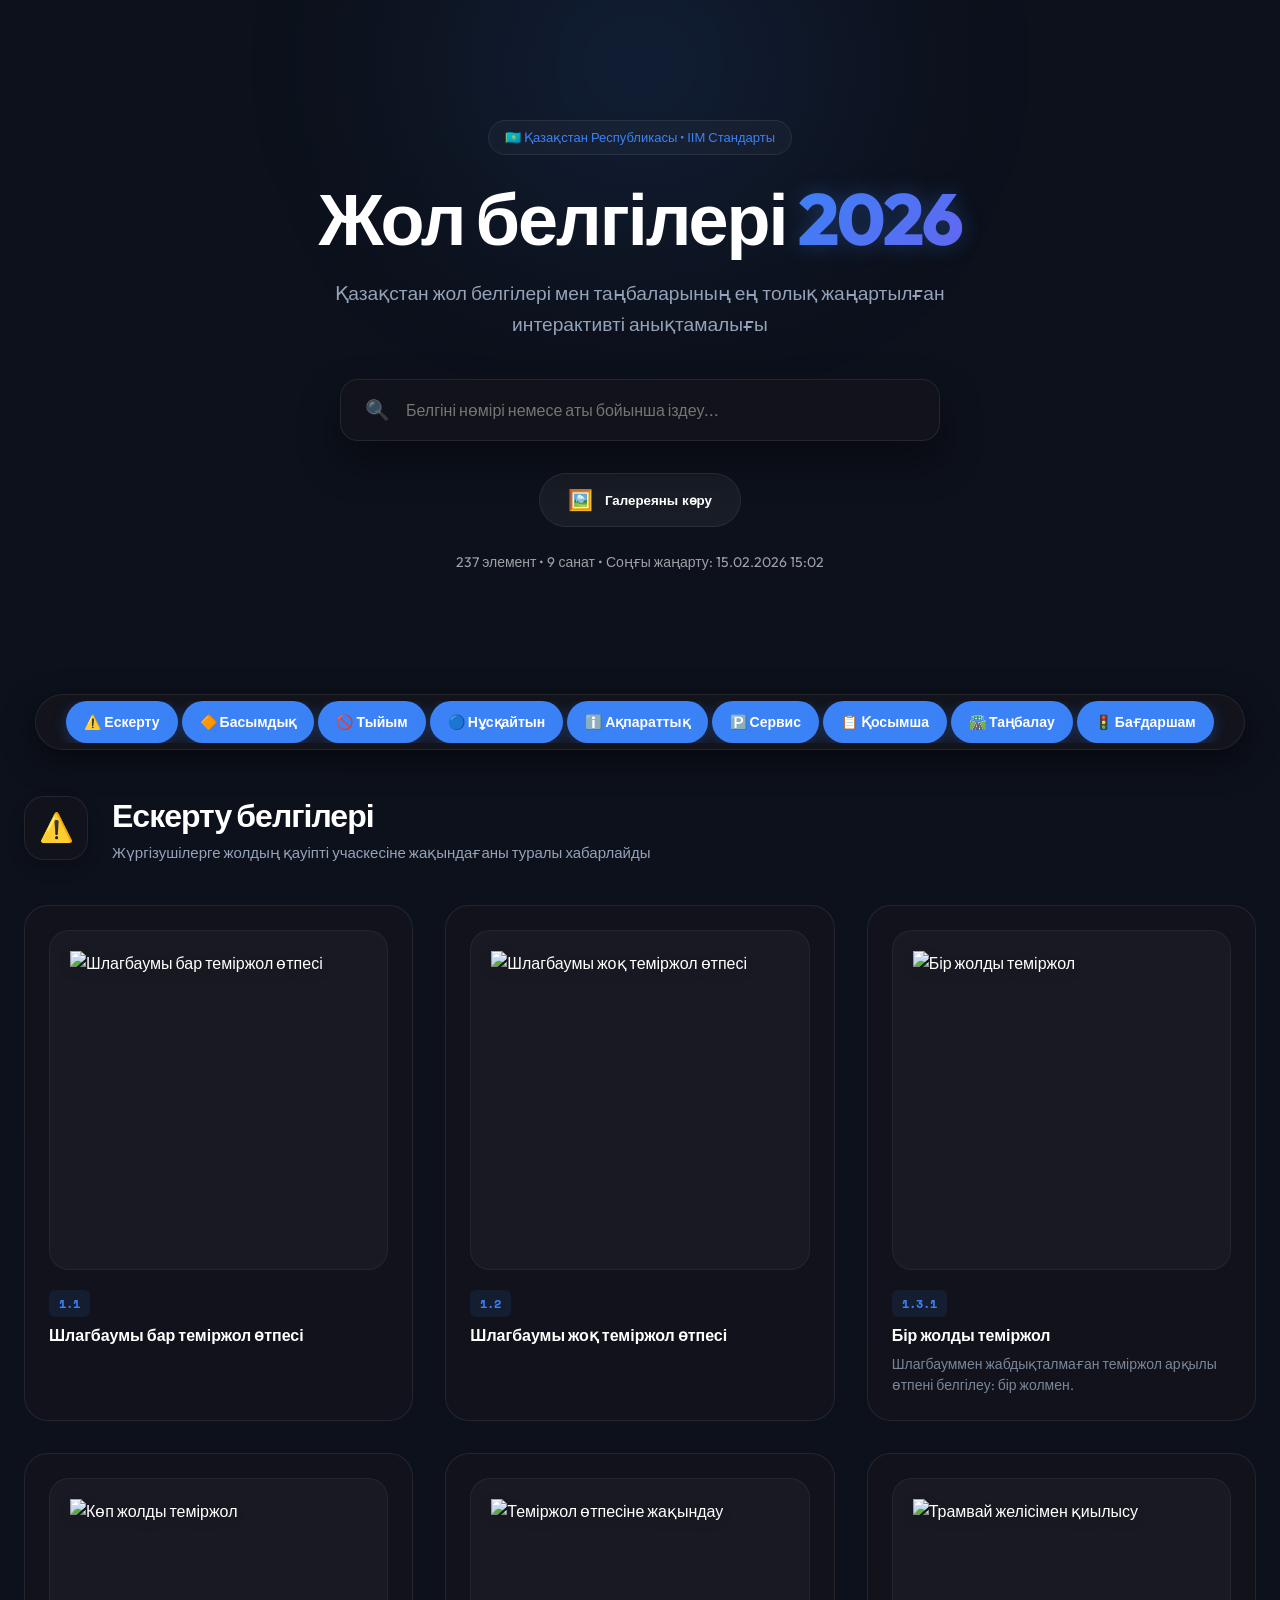
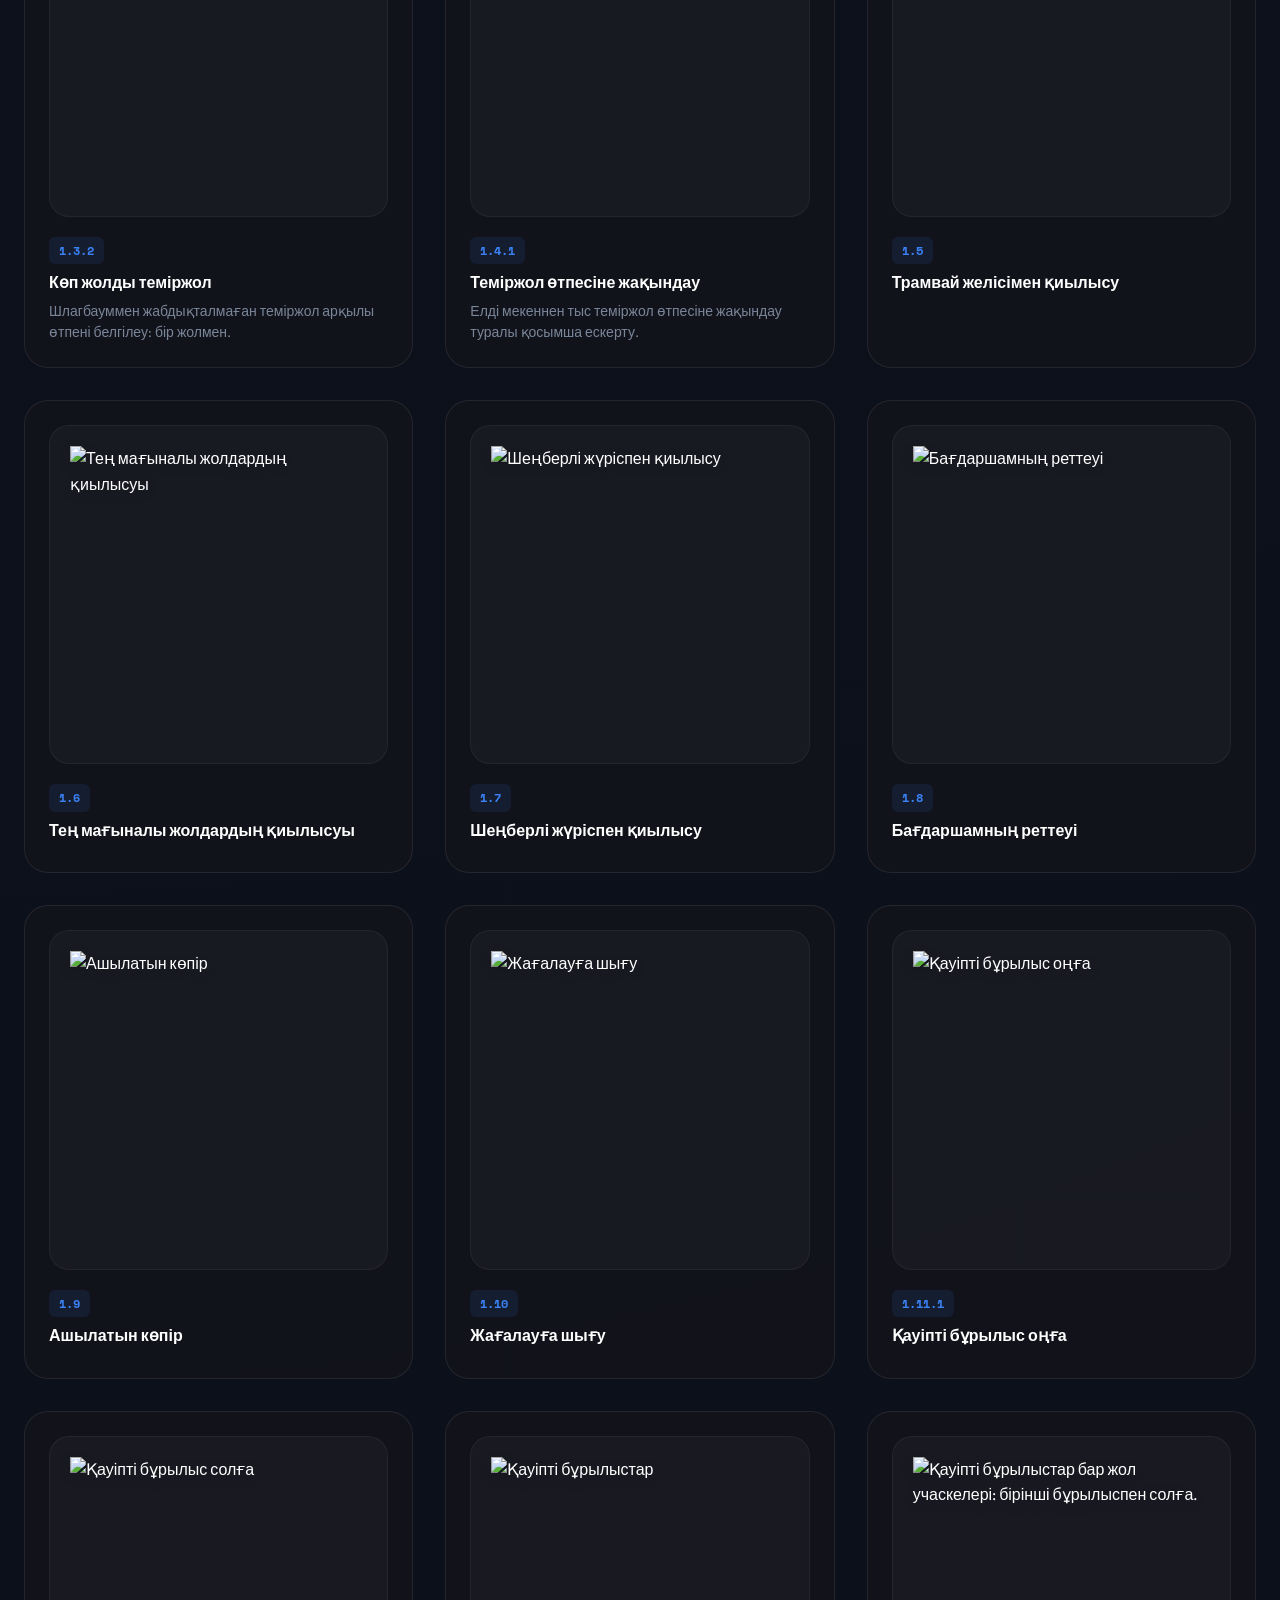
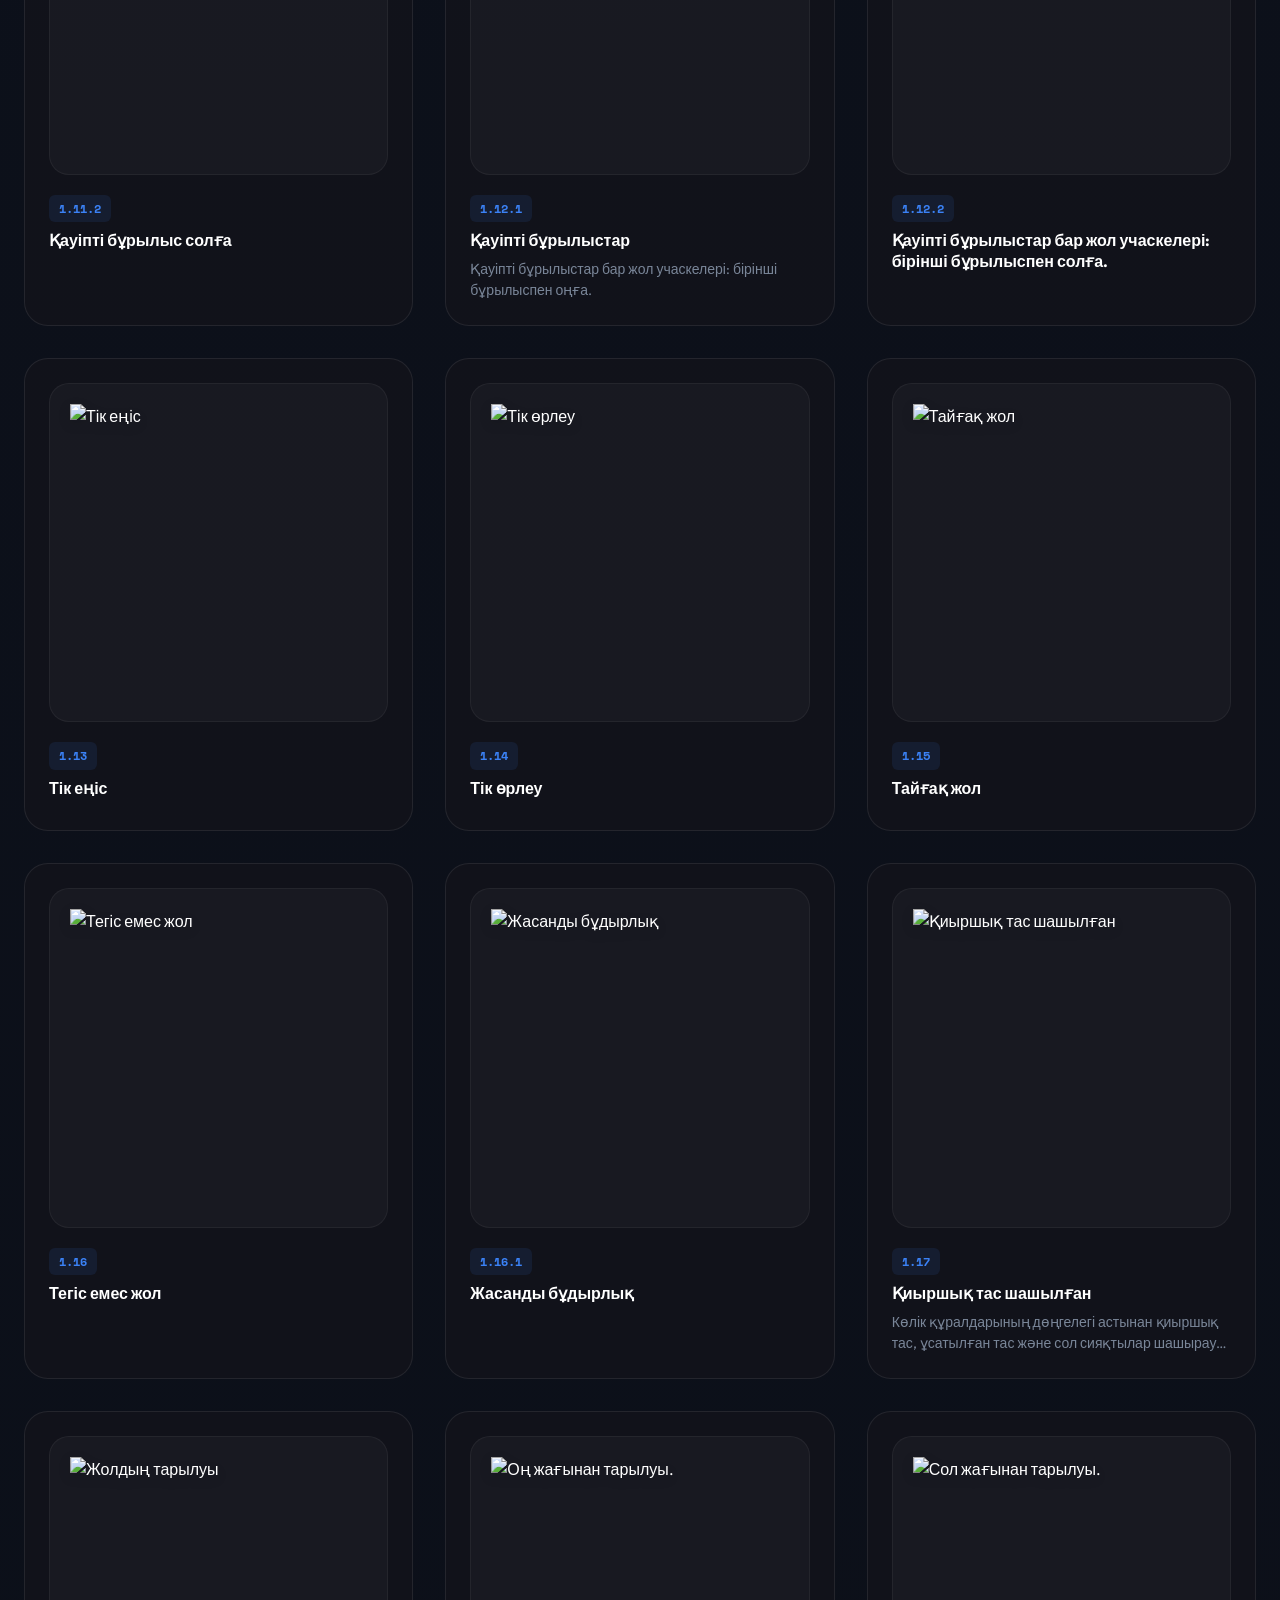
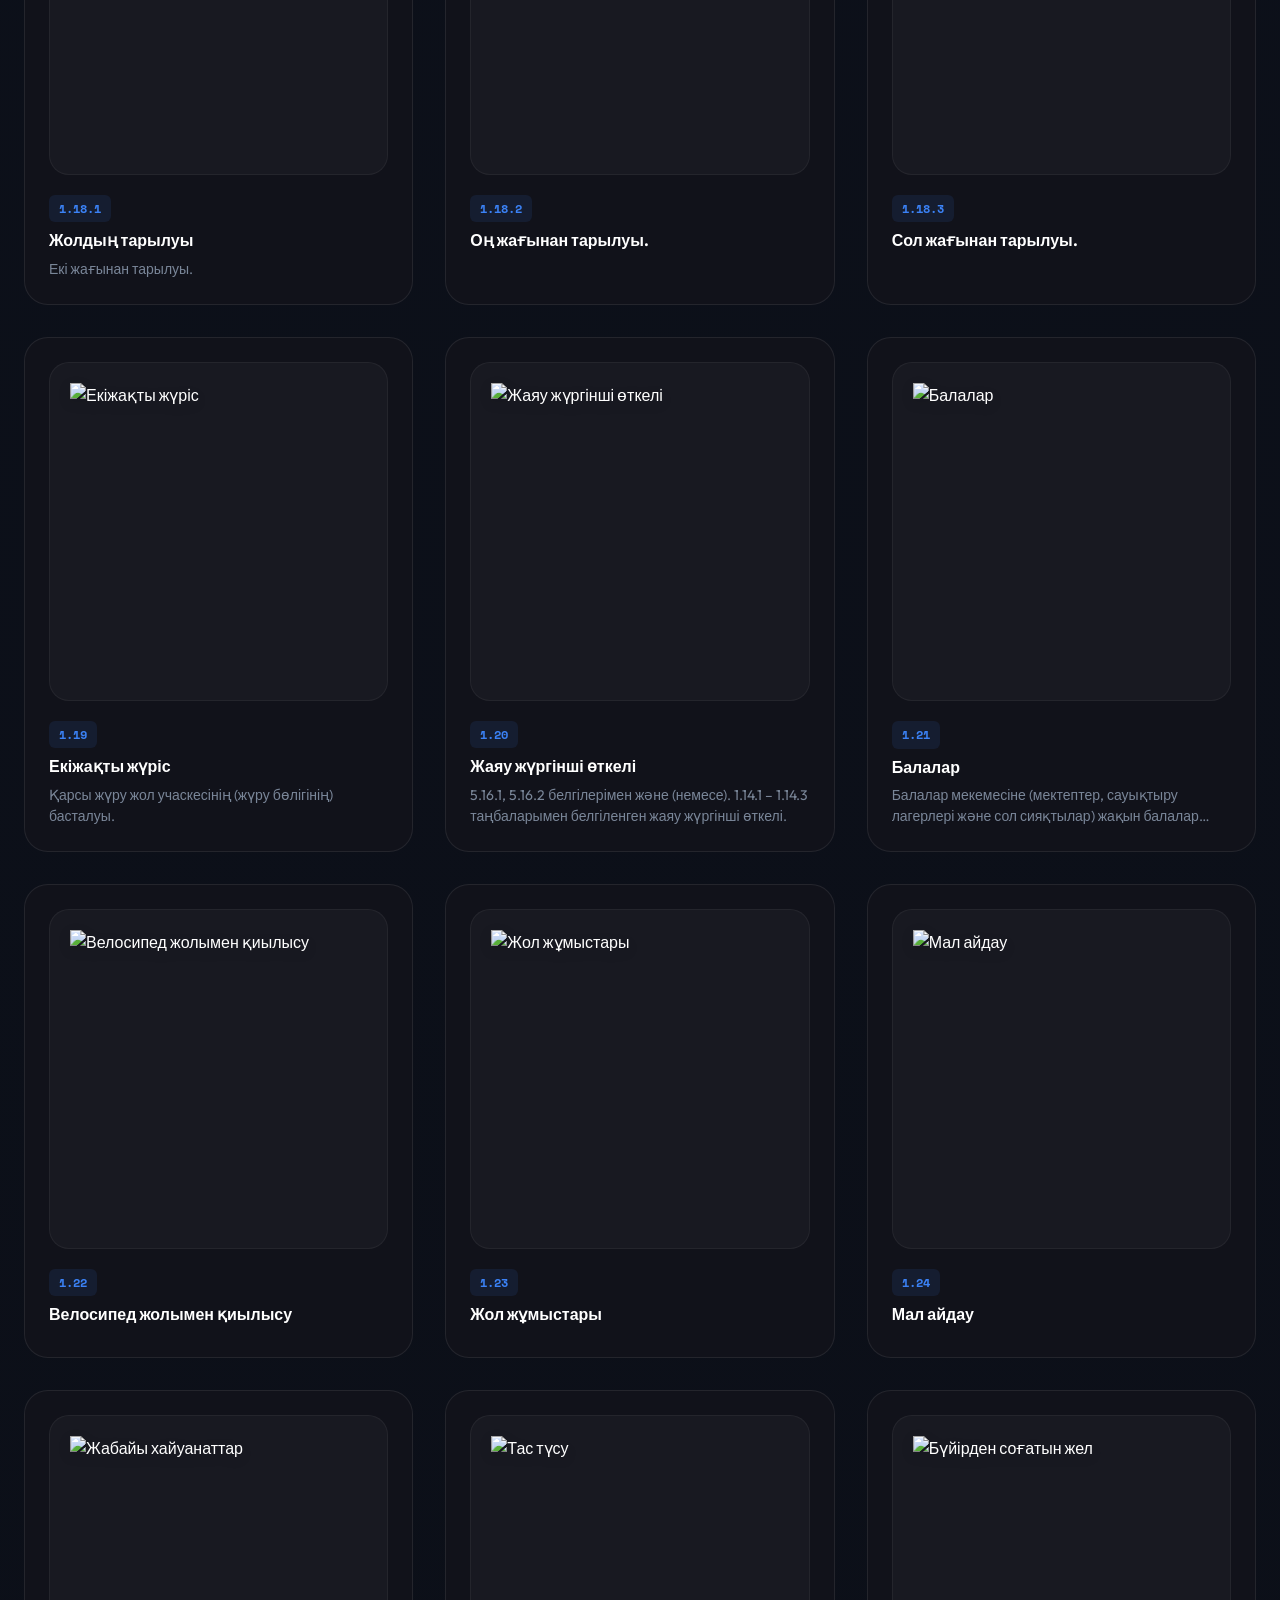
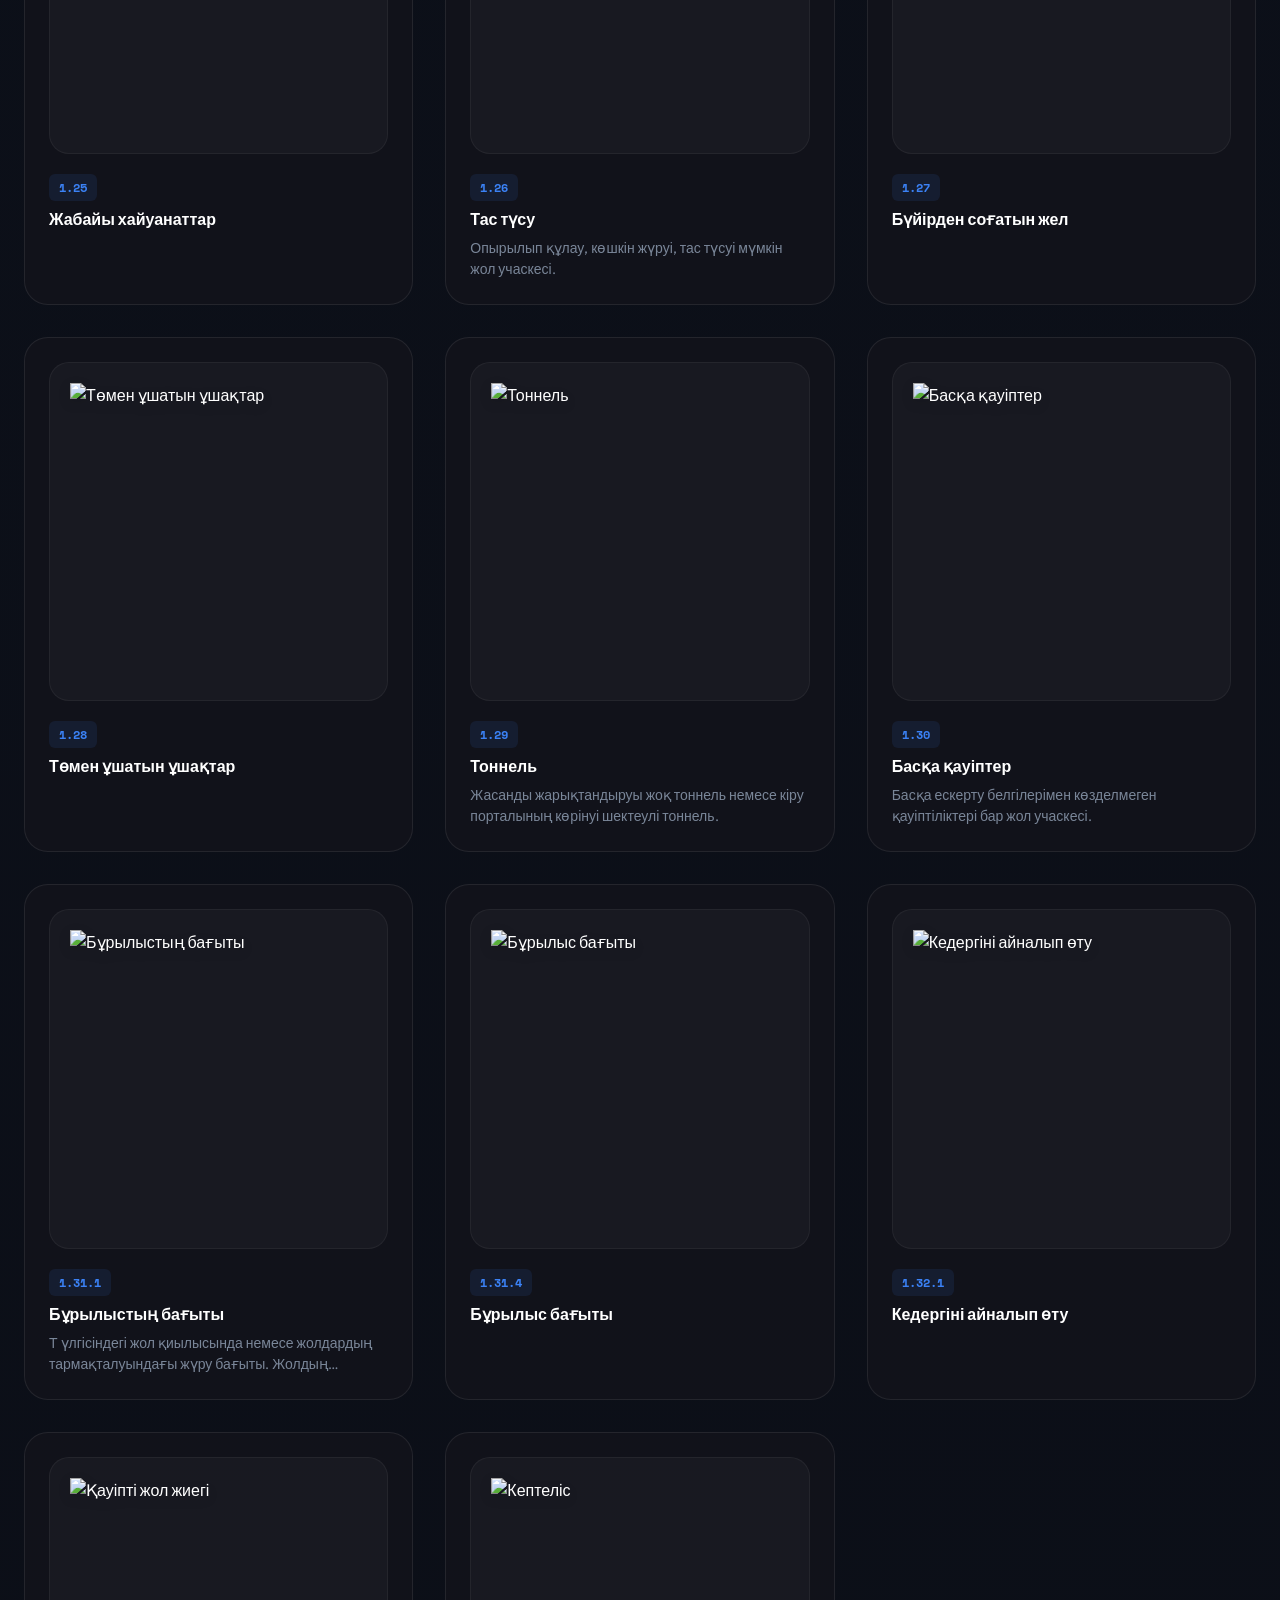
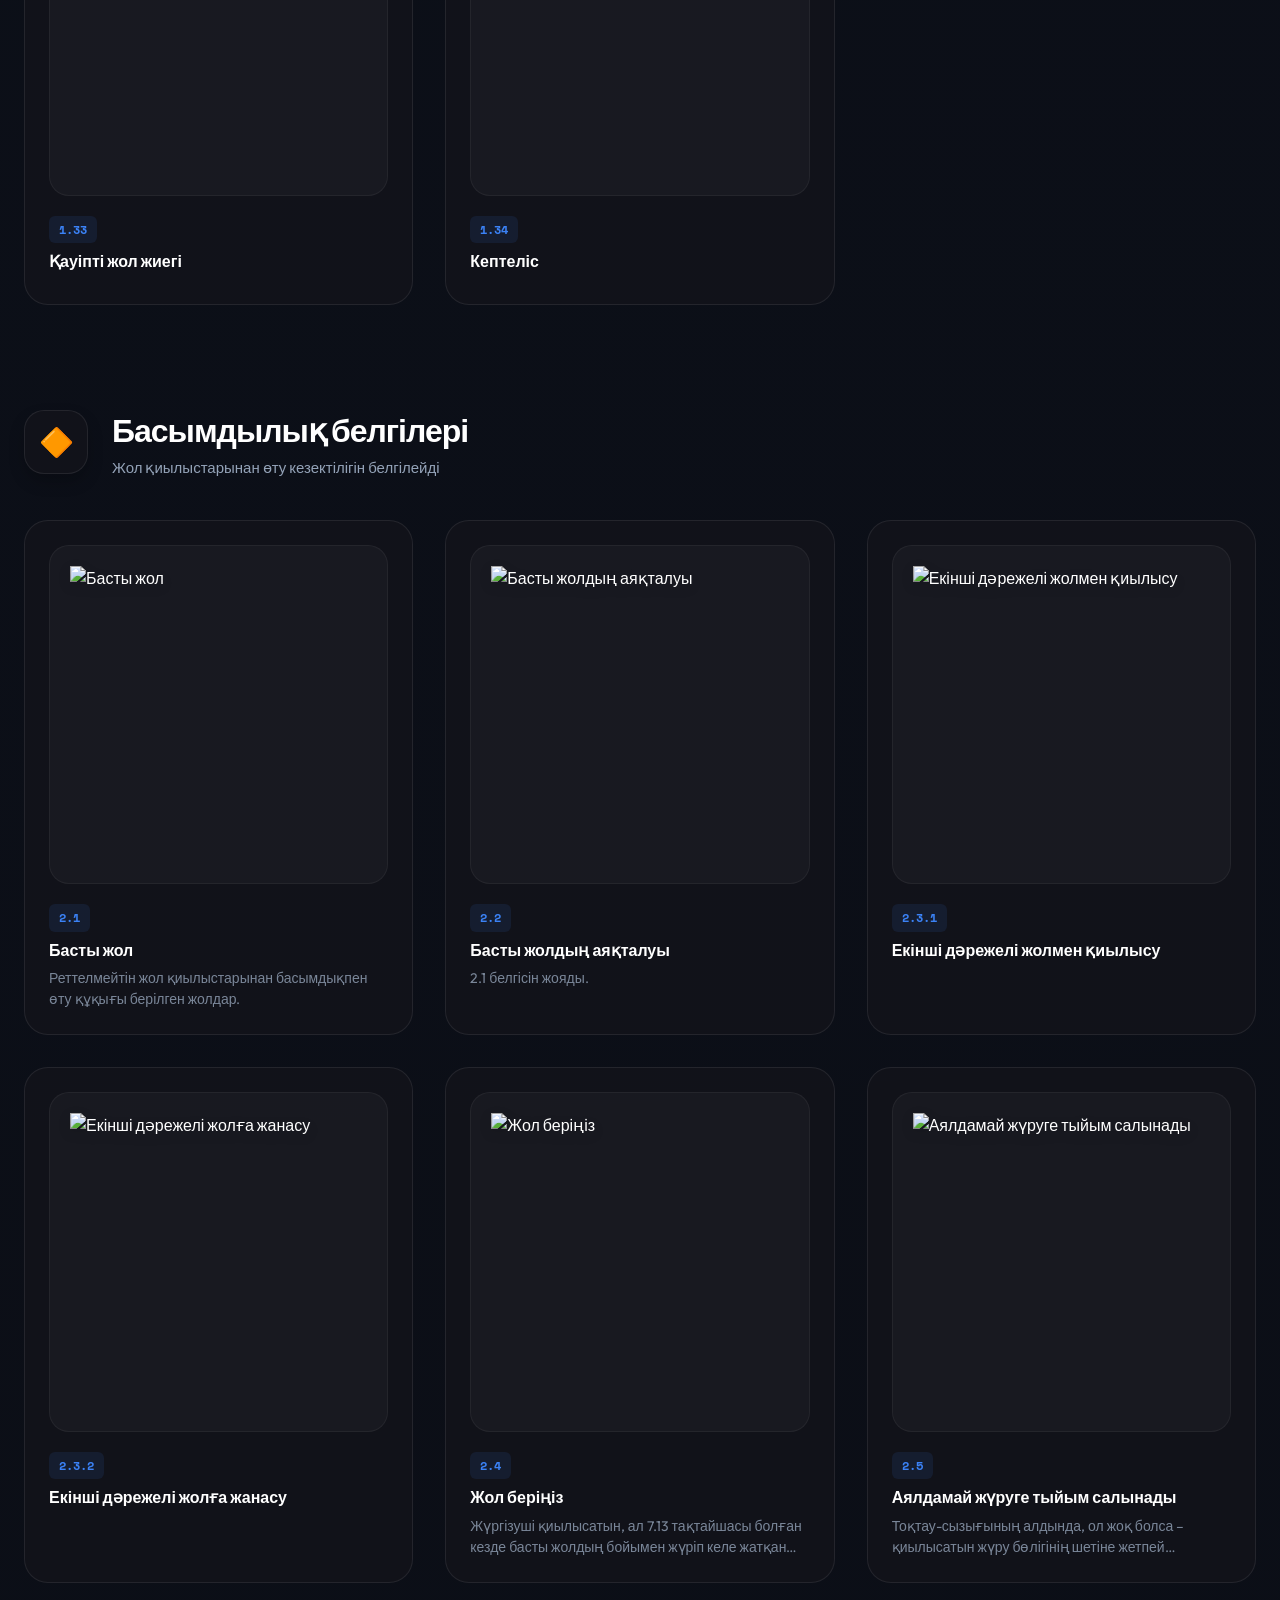
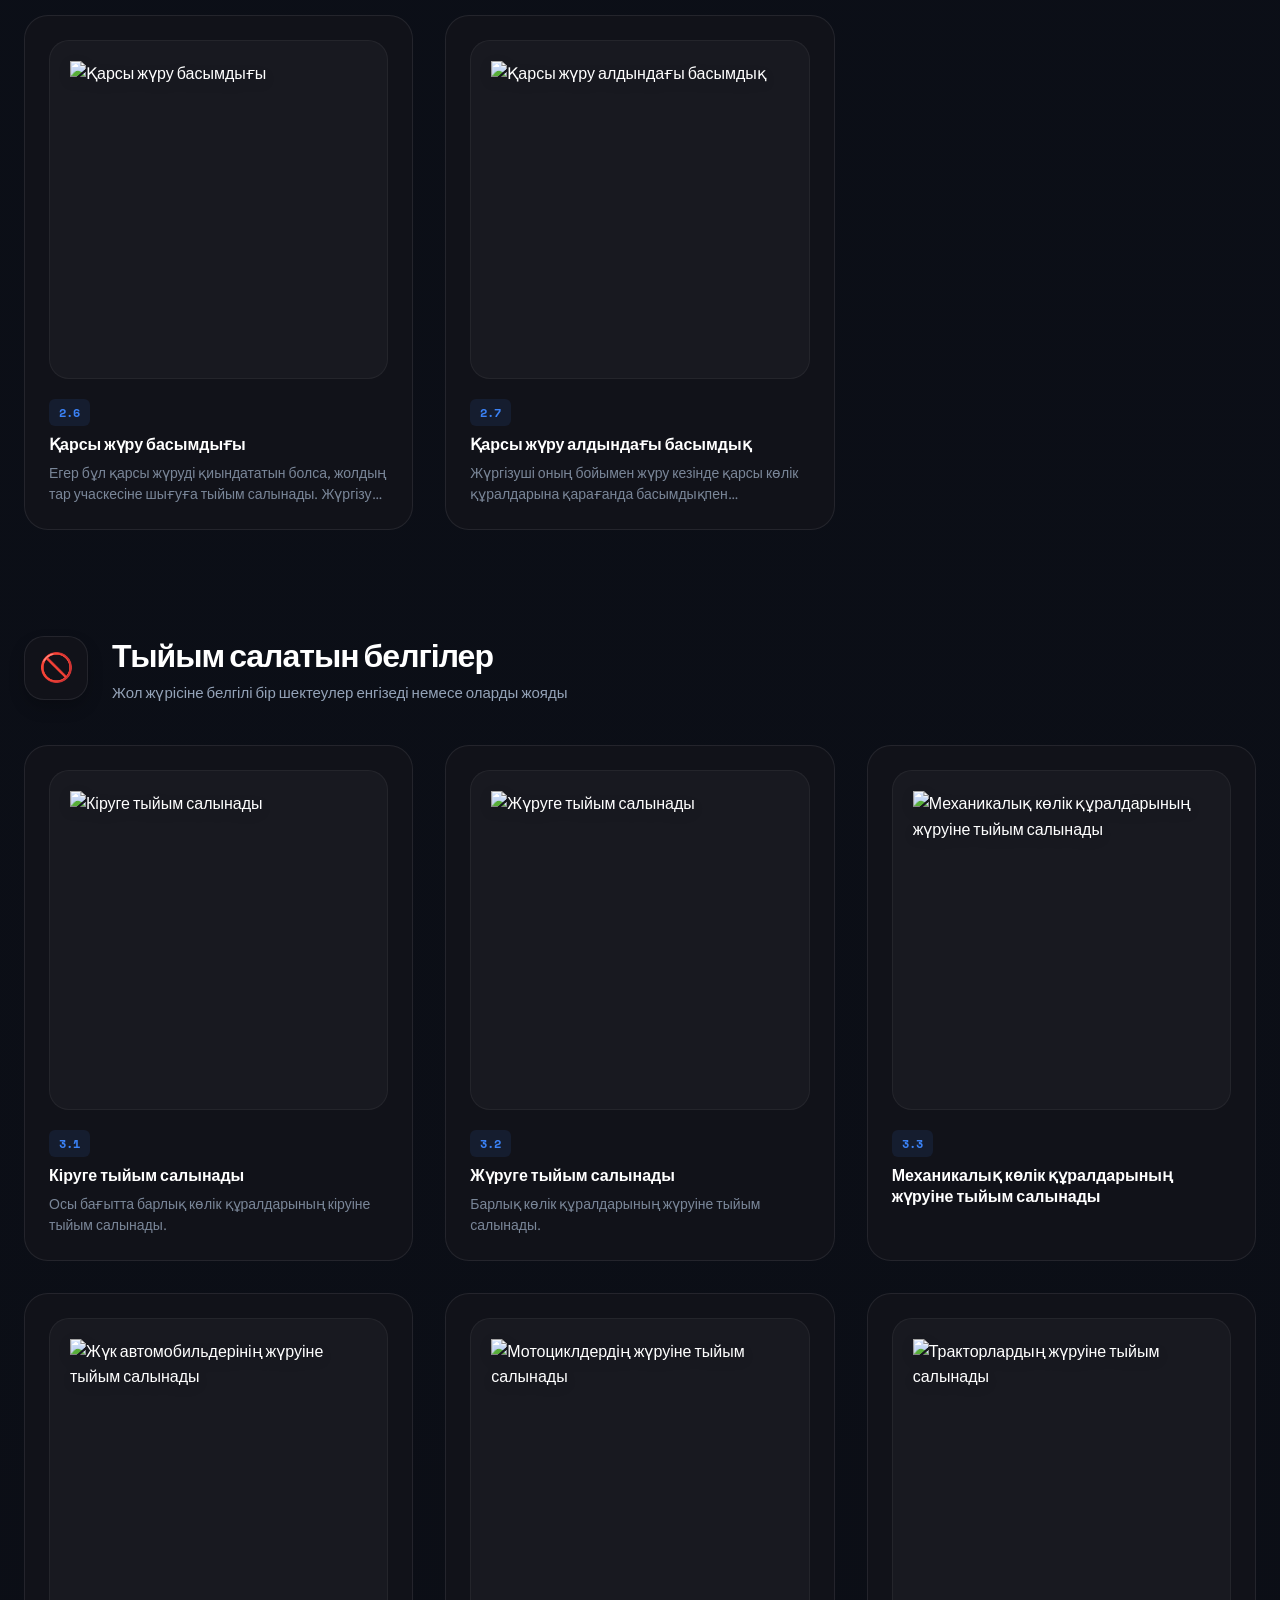
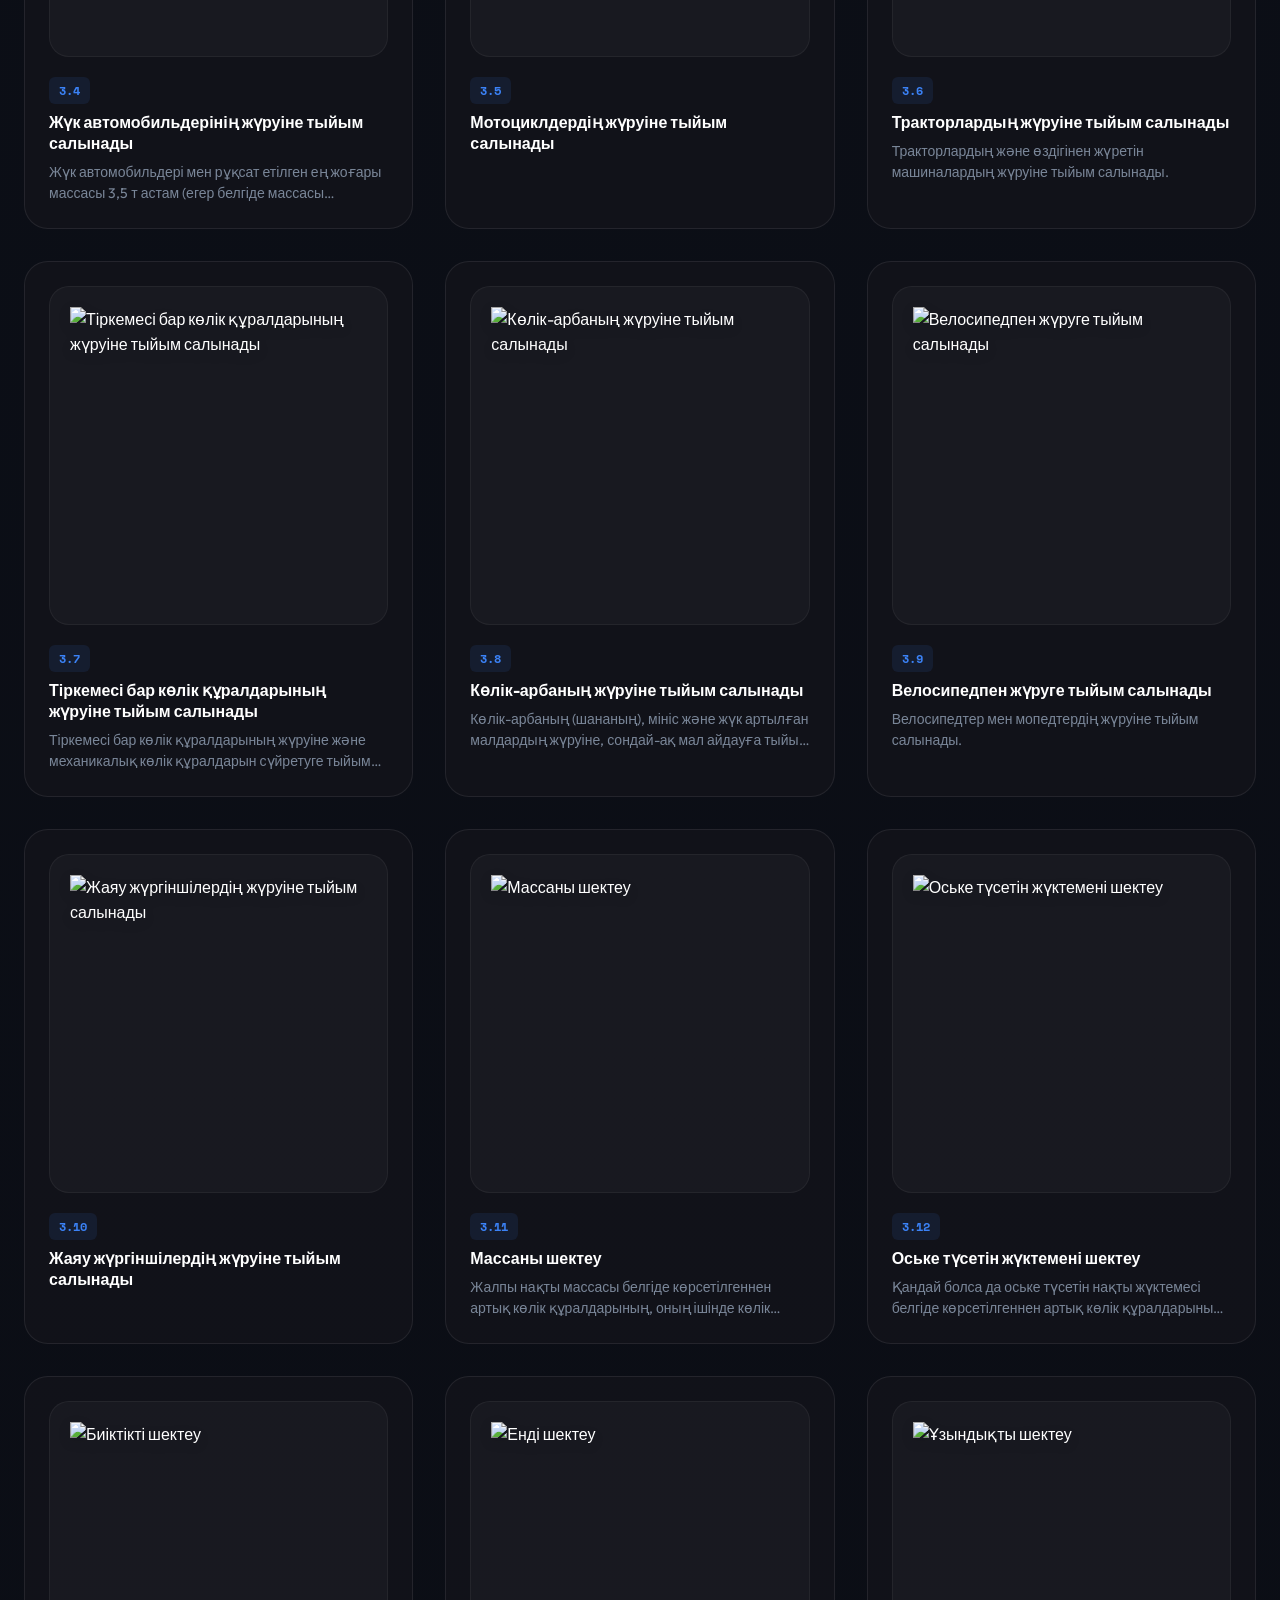
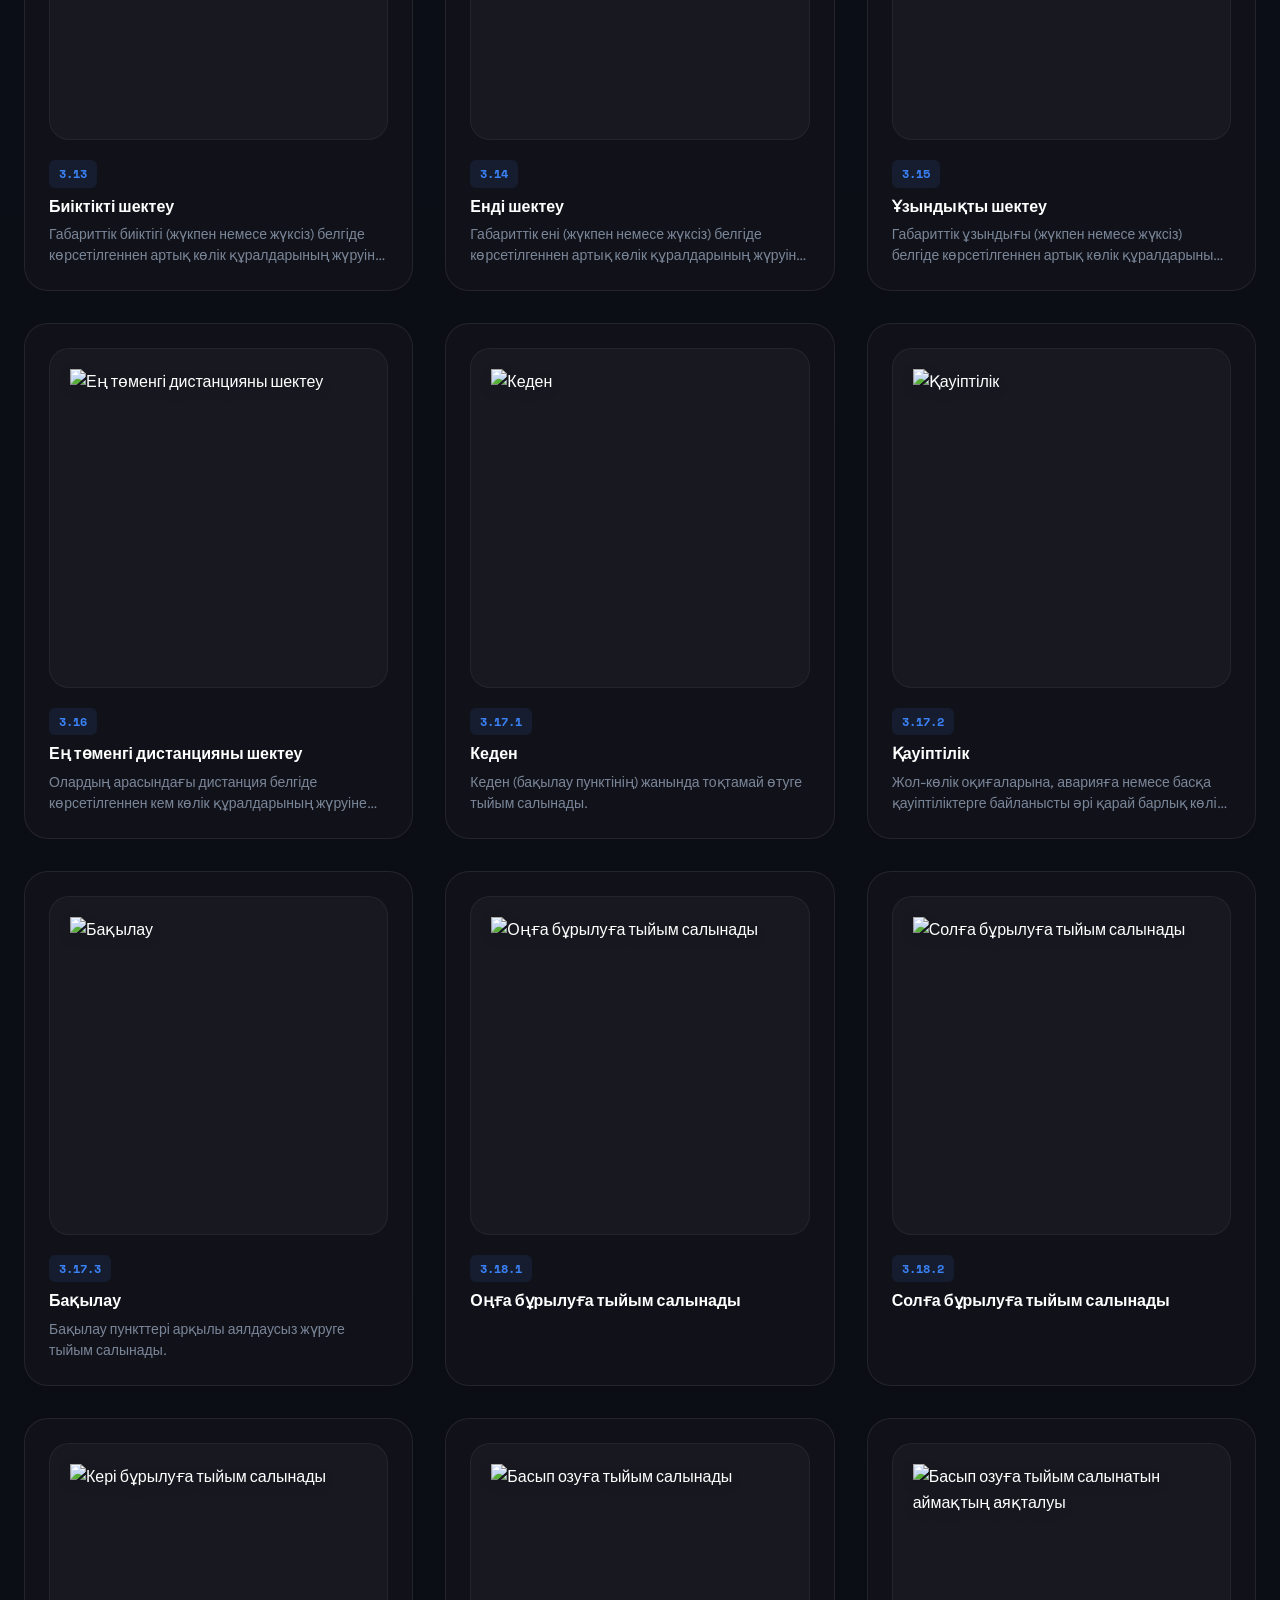
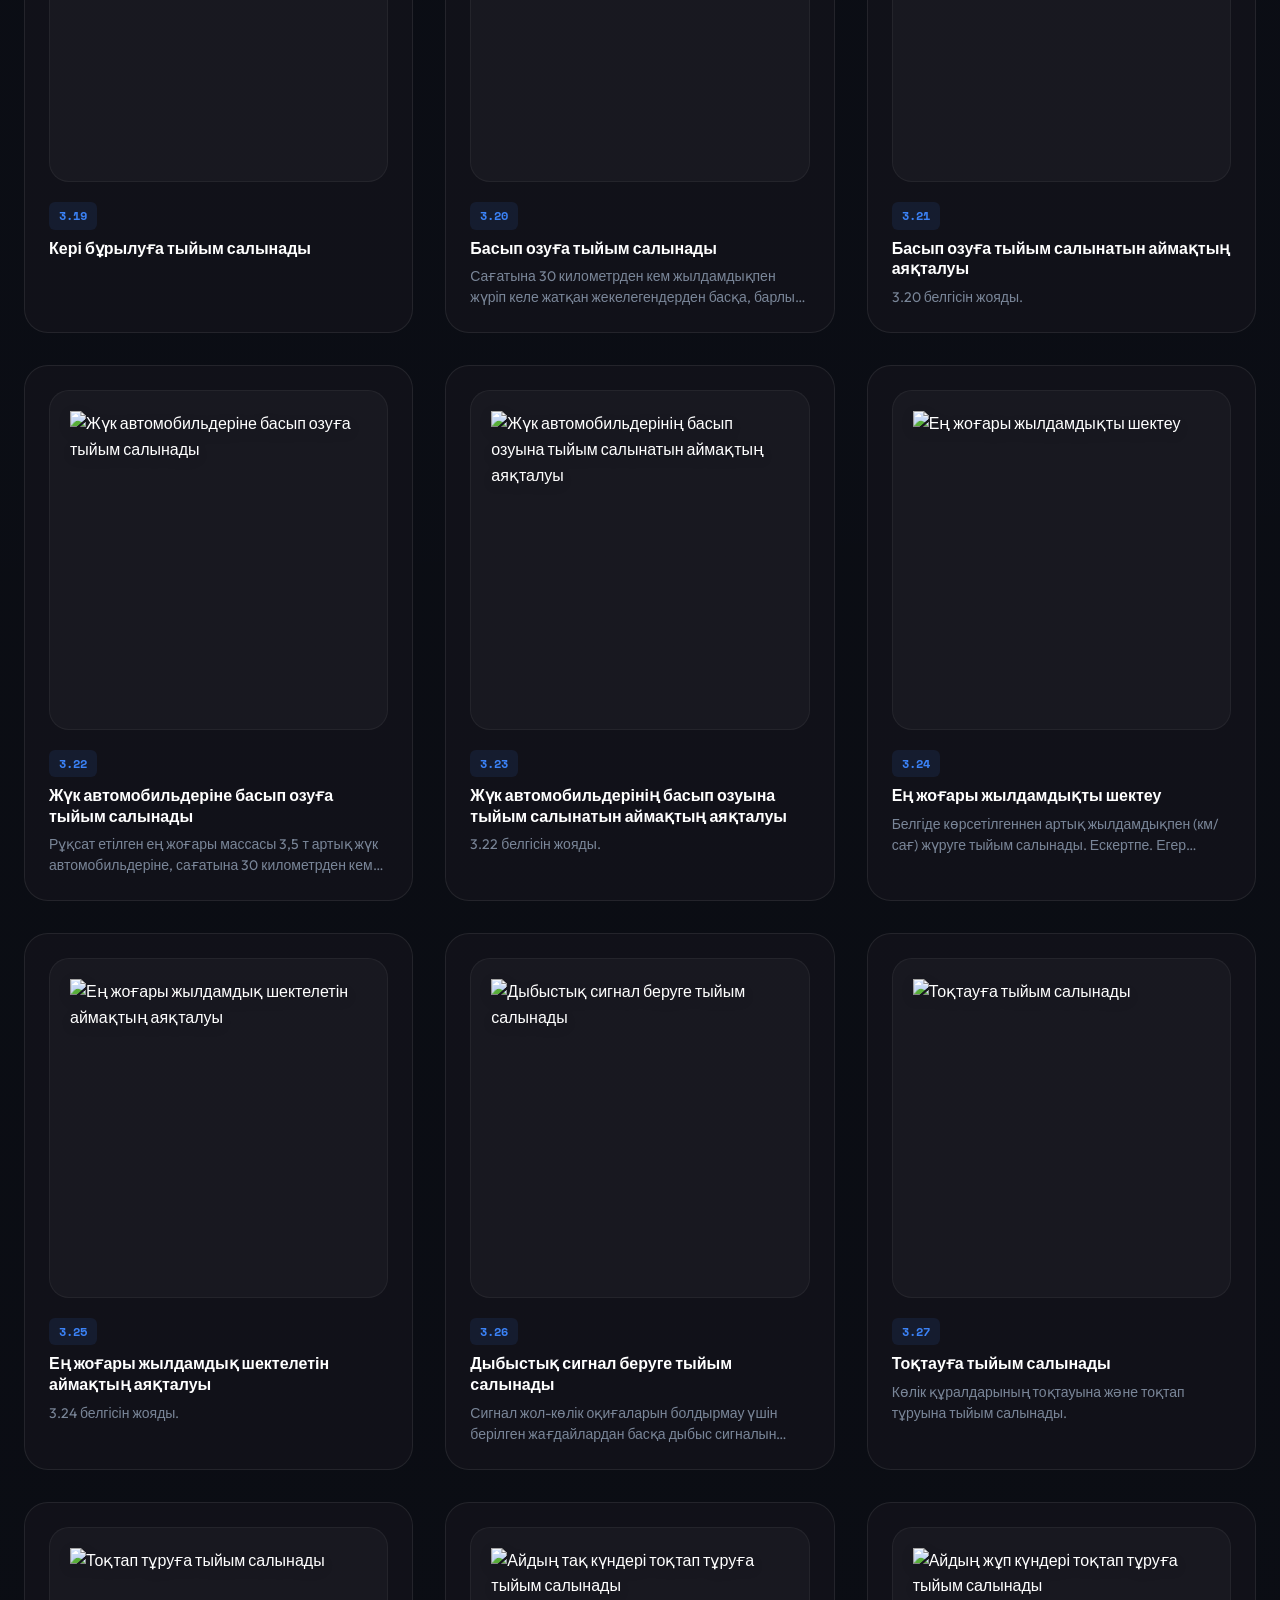
==== index.html @ f2c29fd8 "refactor: Rework image viewer UI/UX with new controls and updated image assets." ====
<!DOCTYPE html>
<html lang="kk">
<head>
  <meta charset="UTF-8">
  <meta name="viewport" content="width=device-width, initial-scale=1.0">
  <title>ҚР Жол белгілері 2026 — Премиум Анықтамалық</title>
  <meta name="description" content="Қазақстан Республикасының барлық жол белгілері мен таңбалары. Премиум дизайн мен толық ақпарат.">
  <link rel="preconnect" href="https://fonts.googleapis.com">
  <link href="https://fonts.googleapis.com/css2?family=Outfit:wght@300;400;500;600;700;800&family=Space+Mono:wght@700&display=swap" rel="stylesheet">
  <link rel="stylesheet" href="style.css?v=1771266850">
</head>
<body>

<header class="hero">
  <div class="container">
    <div class="hero-badge">🇰🇿 Қазақстан Республикасы • ІІМ Стандарты</div>
    <h1>Жол белгілері <span class="year">2026</span></h1>
    <p class="hero-sub">Қазақстан жол белгілері мен таңбаларының ең толық жаңартылған интерактивті анықтамалығы</p>
    
    <div class="search-container">
      <div class="search-box">
        <span class="search-icon">🔍</span>
        <input type="text" id="searchInput" placeholder="Белгіні нөмірі немесе аты бойынша іздеу..." autocomplete="off">
      </div>
    </div>

    <button class="gallery-trigger" id="openGallery">
      <span class="icon">🖼️</span>
      Галереяны көру
    </button>
    
    <div class="hero-stats" style="margin-top: 24px; opacity: 0.6; font-size: 14px;">
        237 элемент • 9 санат • Соңғы жаңарту: 15.02.2026 15:02
    </div>
  </div>
</header>

<nav class="nav-bar">
  <div class="container nav-inner">
    <a href="#s1" class="nav-link active" data-cat="s1">⚠️ Ескерту</a><a href="#s2" class="nav-link" data-cat="s2">🔶 Басымдық</a><a href="#s3" class="nav-link" data-cat="s3">🚫 Тыйым</a><a href="#s4" class="nav-link" data-cat="s4">🔵 Нұсқайтын</a><a href="#s5" class="nav-link" data-cat="s5">ℹ️ Ақпараттық</a><a href="#s6" class="nav-link" data-cat="s6">🅿️ Сервис</a><a href="#s7" class="nav-link" data-cat="s7">📋 Қосымша</a><a href="#s8" class="nav-link" data-cat="s8">🛣️ Таңбалау</a><a href="#s9" class="nav-link" data-cat="s9">🚦 Бағдаршам</a>
  </div>
</nav>

<main class="container">
  
    <section class="sign-section" id="s1">
      <div class="section-header">
        <div class="section-icon">⚠️</div>
        <div class="section-title">
          <h2>Ескерту белгілері</h2>
          <p>Жүргізушілерге жолдың қауіпті учаскесіне жақындағаны туралы хабарлайды</p>
        </div>
      </div>
      <div class="signs-grid">
        
      <div class="sign-card">
        <div class="img-container"><img src="https://upload.wikimedia.org/wikipedia/commons/thumb/4/4a/RU_road_sign_1.1.svg/120px-RU_road_sign_1.1.svg.png" alt="Шлагбаумы бар теміржол өтпесі" loading="lazy" class="sign-icon"></div>
        <div class="sign-info">
          <span class="sign-badge">1.1</span>
          <div class="sign-name">Шлагбаумы бар теміржол өтпесі</div>
          <div class="sign-desc"></div>
        </div>
      </div>
      <div class="sign-card">
        <div class="img-container"><img src="https://upload.wikimedia.org/wikipedia/commons/thumb/c/c8/RU_road_sign_1.2.svg/120px-RU_road_sign_1.2.svg.png" alt="Шлагбаумы жоқ теміржол өтпесі" loading="lazy" class="sign-icon"></div>
        <div class="sign-info">
          <span class="sign-badge">1.2</span>
          <div class="sign-name">Шлагбаумы жоқ теміржол өтпесі</div>
          <div class="sign-desc"></div>
        </div>
      </div>
      <div class="sign-card">
        <div class="img-container"><img src="https://upload.wikimedia.org/wikipedia/commons/thumb/b/b1/RU_road_sign_1.3.1.svg/120px-RU_road_sign_1.3.1.svg.png" alt="Бір жолды теміржол" loading="lazy" class="sign-icon"></div>
        <div class="sign-info">
          <span class="sign-badge">1.3.1</span>
          <div class="sign-name">Бір жолды теміржол</div>
          <div class="sign-desc">Шлагбауммен жабдықталмаған теміржол арқылы өтпені белгілеу: бір жолмен.</div>
        </div>
      </div>
      <div class="sign-card">
        <div class="img-container"><img src="https://upload.wikimedia.org/wikipedia/commons/thumb/a/aa/RU_road_sign_1.3.2.svg/120px-RU_road_sign_1.3.2.svg.png" alt="Көп жолды теміржол" loading="lazy" class="sign-icon"></div>
        <div class="sign-info">
          <span class="sign-badge">1.3.2</span>
          <div class="sign-name">Көп жолды теміржол</div>
          <div class="sign-desc">Шлагбауммен жабдықталмаған теміржол арқылы өтпені белгілеу: бір жолмен.</div>
        </div>
      </div>
      <div class="sign-card">
        <div class="img-container"><img src="https://upload.wikimedia.org/wikipedia/commons/thumb/8/8d/RU_road_sign_1.4.1.svg/120px-RU_road_sign_1.4.1.svg.png" alt="Теміржол өтпесіне жақындау" loading="lazy" class="sign-icon"></div>
        <div class="sign-info">
          <span class="sign-badge">1.4.1</span>
          <div class="sign-name">Теміржол өтпесіне жақындау</div>
          <div class="sign-desc">Елді мекеннен тыс теміржол өтпесіне жақындау туралы қосымша ескерту.</div>
        </div>
      </div>
      <div class="sign-card">
        <div class="img-container"><img src="https://upload.wikimedia.org/wikipedia/commons/thumb/5/5b/RU_road_sign_1.5.svg/120px-RU_road_sign_1.5.svg.png" alt="Трамвай желісімен қиылысу" loading="lazy" class="sign-icon"></div>
        <div class="sign-info">
          <span class="sign-badge">1.5</span>
          <div class="sign-name">Трамвай желісімен қиылысу</div>
          <div class="sign-desc"></div>
        </div>
      </div>
      <div class="sign-card">
        <div class="img-container"><img src="https://upload.wikimedia.org/wikipedia/commons/thumb/1/1f/RU_road_sign_1.6.svg/120px-RU_road_sign_1.6.svg.png" alt="Тең мағыналы жолдардың қиылысуы" loading="lazy" class="sign-icon"></div>
        <div class="sign-info">
          <span class="sign-badge">1.6</span>
          <div class="sign-name">Тең мағыналы жолдардың қиылысуы</div>
          <div class="sign-desc"></div>
        </div>
      </div>
      <div class="sign-card">
        <div class="img-container"><img src="https://upload.wikimedia.org/wikipedia/commons/thumb/f/f7/RU_road_sign_1.7.svg/120px-RU_road_sign_1.7.svg.png" alt="Шеңберлі жүріспен қиылысу" loading="lazy" class="sign-icon"></div>
        <div class="sign-info">
          <span class="sign-badge">1.7</span>
          <div class="sign-name">Шеңберлі жүріспен қиылысу</div>
          <div class="sign-desc"></div>
        </div>
      </div>
      <div class="sign-card">
        <div class="img-container"><img src="https://upload.wikimedia.org/wikipedia/commons/thumb/2/27/RU_road_sign_1.8.svg/120px-RU_road_sign_1.8.svg.png" alt="Бағдаршамның реттеуі" loading="lazy" class="sign-icon"></div>
        <div class="sign-info">
          <span class="sign-badge">1.8</span>
          <div class="sign-name">Бағдаршамның реттеуі</div>
          <div class="sign-desc"></div>
        </div>
      </div>
      <div class="sign-card">
        <div class="img-container"><img src="https://upload.wikimedia.org/wikipedia/commons/thumb/f/f3/RU_road_sign_1.9.svg/120px-RU_road_sign_1.9.svg.png" alt="Ашылатын көпір" loading="lazy" class="sign-icon"></div>
        <div class="sign-info">
          <span class="sign-badge">1.9</span>
          <div class="sign-name">Ашылатын көпір</div>
          <div class="sign-desc"></div>
        </div>
      </div>
      <div class="sign-card">
        <div class="img-container"><img src="https://upload.wikimedia.org/wikipedia/commons/thumb/f/f4/RU_road_sign_1.10.svg/120px-RU_road_sign_1.10.svg.png" alt="Жағалауға шығу" loading="lazy" class="sign-icon"></div>
        <div class="sign-info">
          <span class="sign-badge">1.10</span>
          <div class="sign-name">Жағалауға шығу</div>
          <div class="sign-desc"></div>
        </div>
      </div>
      <div class="sign-card">
        <div class="img-container"><img src="https://upload.wikimedia.org/wikipedia/commons/thumb/b/b3/RU_road_sign_1.11.1.svg/120px-RU_road_sign_1.11.1.svg.png" alt="Қауіпті бұрылыс оңға" loading="lazy" class="sign-icon"></div>
        <div class="sign-info">
          <span class="sign-badge">1.11.1</span>
          <div class="sign-name">Қауіпті бұрылыс оңға</div>
          <div class="sign-desc"></div>
        </div>
      </div>
      <div class="sign-card">
        <div class="img-container"><img src="https://upload.wikimedia.org/wikipedia/commons/thumb/9/96/RU_road_sign_1.11.2.svg/120px-RU_road_sign_1.11.2.svg.png" alt="Қауіпті бұрылыс солға" loading="lazy" class="sign-icon"></div>
        <div class="sign-info">
          <span class="sign-badge">1.11.2</span>
          <div class="sign-name">Қауіпті бұрылыс солға</div>
          <div class="sign-desc"></div>
        </div>
      </div>
      <div class="sign-card">
        <div class="img-container"><img src="https://upload.wikimedia.org/wikipedia/commons/thumb/9/93/RU_road_sign_1.12.1.svg/120px-RU_road_sign_1.12.1.svg.png" alt="Қауіпті бұрылыстар" loading="lazy" class="sign-icon"></div>
        <div class="sign-info">
          <span class="sign-badge">1.12.1</span>
          <div class="sign-name">Қауіпті бұрылыстар</div>
          <div class="sign-desc">Қауіпті бұрылыстар бар жол учаскелері: бірінші бұрылыспен оңға.</div>
        </div>
      </div>
      <div class="sign-card">
        <div class="img-container"><img src="https://upload.wikimedia.org/wikipedia/commons/thumb/d/d5/RU_road_sign_1.12.2.svg/120px-RU_road_sign_1.12.2.svg.png" alt="Қауіпті бұрылыстар бар жол учаскелері: бірінші бұрылыспен солға." loading="lazy" class="sign-icon"></div>
        <div class="sign-info">
          <span class="sign-badge">1.12.2</span>
          <div class="sign-name">Қауіпті бұрылыстар бар жол учаскелері: бірінші бұрылыспен солға.</div>
          <div class="sign-desc"></div>
        </div>
      </div>
      <div class="sign-card">
        <div class="img-container"><img src="https://upload.wikimedia.org/wikipedia/commons/thumb/7/70/RU_road_sign_1.13.svg/120px-RU_road_sign_1.13.svg.png" alt="Тік еңіс" loading="lazy" class="sign-icon"></div>
        <div class="sign-info">
          <span class="sign-badge">1.13</span>
          <div class="sign-name">Тік еңіс</div>
          <div class="sign-desc"></div>
        </div>
      </div>
      <div class="sign-card">
        <div class="img-container"><img src="https://upload.wikimedia.org/wikipedia/commons/thumb/6/6d/RU_road_sign_1.14.svg/120px-RU_road_sign_1.14.svg.png" alt="Тік өрлеу" loading="lazy" class="sign-icon"></div>
        <div class="sign-info">
          <span class="sign-badge">1.14</span>
          <div class="sign-name">Тік өрлеу</div>
          <div class="sign-desc"></div>
        </div>
      </div>
      <div class="sign-card">
        <div class="img-container"><img src="https://upload.wikimedia.org/wikipedia/commons/thumb/3/3b/RU_road_sign_1.15.svg/120px-RU_road_sign_1.15.svg.png" alt="Тайғақ жол" loading="lazy" class="sign-icon"></div>
        <div class="sign-info">
          <span class="sign-badge">1.15</span>
          <div class="sign-name">Тайғақ жол</div>
          <div class="sign-desc"></div>
        </div>
      </div>
      <div class="sign-card">
        <div class="img-container"><img src="https://upload.wikimedia.org/wikipedia/commons/thumb/9/92/RU_road_sign_1.16.svg/120px-RU_road_sign_1.16.svg.png" alt="Тегіс емес жол" loading="lazy" class="sign-icon"></div>
        <div class="sign-info">
          <span class="sign-badge">1.16</span>
          <div class="sign-name">Тегіс емес жол</div>
          <div class="sign-desc"></div>
        </div>
      </div>
      <div class="sign-card">
        <div class="img-container"><img src="https://upload.wikimedia.org/wikipedia/commons/thumb/9/90/BY_road_sign_1.16.1.svg/120px-BY_road_sign_1.16.1.svg.png" alt="Жасанды бұдырлық" loading="lazy" class="sign-icon"></div>
        <div class="sign-info">
          <span class="sign-badge">1.16.1</span>
          <div class="sign-name">Жасанды бұдырлық</div>
          <div class="sign-desc"></div>
        </div>
      </div>
      <div class="sign-card">
        <div class="img-container"><img src="https://upload.wikimedia.org/wikipedia/commons/thumb/c/cf/RU_road_sign_1.18.svg/120px-RU_road_sign_1.18.svg.png" alt="Қиыршық тас шашылған" loading="lazy" class="sign-icon"></div>
        <div class="sign-info">
          <span class="sign-badge">1.17</span>
          <div class="sign-name">Қиыршық тас шашылған</div>
          <div class="sign-desc">Көлік құралдарының дөңгелегі астынан қиыршық тас, ұсатылған тас және сол сияқтылар шашырауы мүмкін жол учаскесі.</div>
        </div>
      </div>
      <div class="sign-card">
        <div class="img-container"><img src="https://upload.wikimedia.org/wikipedia/commons/thumb/c/c4/RU_road_sign_1.20.1.svg/120px-RU_road_sign_1.20.1.svg.png" alt="Жолдың тарылуы" loading="lazy" class="sign-icon"></div>
        <div class="sign-info">
          <span class="sign-badge">1.18.1</span>
          <div class="sign-name">Жолдың тарылуы</div>
          <div class="sign-desc">Екі жағынан тарылуы.</div>
        </div>
      </div>
      <div class="sign-card">
        <div class="img-container"><img src="https://upload.wikimedia.org/wikipedia/commons/thumb/9/9d/RU_road_sign_1.20.2.svg/120px-RU_road_sign_1.20.2.svg.png" alt="Оң жағынан тарылуы." loading="lazy" class="sign-icon"></div>
        <div class="sign-info">
          <span class="sign-badge">1.18.2</span>
          <div class="sign-name">Оң жағынан тарылуы.</div>
          <div class="sign-desc"></div>
        </div>
      </div>
      <div class="sign-card">
        <div class="img-container"><img src="https://upload.wikimedia.org/wikipedia/commons/thumb/3/35/RU_road_sign_1.20.3.svg/120px-RU_road_sign_1.20.3.svg.png" alt="Сол жағынан тарылуы." loading="lazy" class="sign-icon"></div>
        <div class="sign-info">
          <span class="sign-badge">1.18.3</span>
          <div class="sign-name">Сол жағынан тарылуы.</div>
          <div class="sign-desc"></div>
        </div>
      </div>
      <div class="sign-card">
        <div class="img-container"><img src="https://upload.wikimedia.org/wikipedia/commons/thumb/a/a1/RU_road_sign_1.21.svg/120px-RU_road_sign_1.21.svg.png" alt="Екіжақты жүріс" loading="lazy" class="sign-icon"></div>
        <div class="sign-info">
          <span class="sign-badge">1.19</span>
          <div class="sign-name">Екіжақты жүріс</div>
          <div class="sign-desc">Қарсы жүру жол учаскесінің (жүру бөлігінің) басталуы.</div>
        </div>
      </div>
      <div class="sign-card">
        <div class="img-container"><img src="https://upload.wikimedia.org/wikipedia/commons/thumb/2/20/RU_road_sign_1.22.svg/120px-RU_road_sign_1.22.svg.png" alt="Жаяу жүргінші өткелі" loading="lazy" class="sign-icon"></div>
        <div class="sign-info">
          <span class="sign-badge">1.20</span>
          <div class="sign-name">Жаяу жүргінші өткелі</div>
          <div class="sign-desc">5.16.1, 5.16.2 белгілерімен және (немесе). 1.14.1 – 1.14.3 таңбаларымен белгіленген жаяу жүргінші өткелі.</div>
        </div>
      </div>
      <div class="sign-card">
        <div class="img-container"><img src="https://upload.wikimedia.org/wikipedia/commons/thumb/c/c3/RU_road_sign_1.23.svg/120px-RU_road_sign_1.23.svg.png" alt="Балалар" loading="lazy" class="sign-icon"></div>
        <div class="sign-info">
          <span class="sign-badge">1.21</span>
          <div class="sign-name">Балалар</div>
          <div class="sign-desc">Балалар мекемесіне (мектептер, сауықтыру лагерлері және сол сияқтылар) жақын балалар жүріс бөлігіне шыға келуі мүмкін жол учаскесі.</div>
        </div>
      </div>
      <div class="sign-card">
        <div class="img-container"><img src="https://upload.wikimedia.org/wikipedia/commons/thumb/a/aa/RU_road_sign_1.24.svg/120px-RU_road_sign_1.24.svg.png" alt="Велосипед жолымен қиылысу" loading="lazy" class="sign-icon"></div>
        <div class="sign-info">
          <span class="sign-badge">1.22</span>
          <div class="sign-name">Велосипед жолымен қиылысу</div>
          <div class="sign-desc"></div>
        </div>
      </div>
      <div class="sign-card">
        <div class="img-container"><img src="https://upload.wikimedia.org/wikipedia/commons/thumb/8/89/SU_road_sign_1.23.svg/120px-SU_road_sign_1.23.svg.png" alt="Жол жұмыстары" loading="lazy" class="sign-icon"></div>
        <div class="sign-info">
          <span class="sign-badge">1.23</span>
          <div class="sign-name">Жол жұмыстары</div>
          <div class="sign-desc"></div>
        </div>
      </div>
      <div class="sign-card">
        <div class="img-container"><img src="https://upload.wikimedia.org/wikipedia/commons/thumb/e/e2/RU_road_sign_1.26.svg/120px-RU_road_sign_1.26.svg.png" alt="Мал айдау" loading="lazy" class="sign-icon"></div>
        <div class="sign-info">
          <span class="sign-badge">1.24</span>
          <div class="sign-name">Мал айдау</div>
          <div class="sign-desc"></div>
        </div>
      </div>
      <div class="sign-card">
        <div class="img-container"><img src="https://upload.wikimedia.org/wikipedia/commons/thumb/0/02/RU_road_sign_1.27.svg/120px-RU_road_sign_1.27.svg.png" alt="Жабайы хайуанаттар" loading="lazy" class="sign-icon"></div>
        <div class="sign-info">
          <span class="sign-badge">1.25</span>
          <div class="sign-name">Жабайы хайуанаттар</div>
          <div class="sign-desc"></div>
        </div>
      </div>
      <div class="sign-card">
        <div class="img-container"><img src="https://upload.wikimedia.org/wikipedia/commons/thumb/f/f8/RU_road_sign_1.28.svg/120px-RU_road_sign_1.28.svg.png" alt="Тас түсу" loading="lazy" class="sign-icon"></div>
        <div class="sign-info">
          <span class="sign-badge">1.26</span>
          <div class="sign-name">Тас түсу</div>
          <div class="sign-desc">Опырылып құлау, көшкін жүруі, тас түсуі мүмкін жол учаскесі.</div>
        </div>
      </div>
      <div class="sign-card">
        <div class="img-container"><img src="https://upload.wikimedia.org/wikipedia/commons/thumb/d/d2/RU_road_sign_1.29.svg/120px-RU_road_sign_1.29.svg.png" alt="Бүйірден соғатын жел" loading="lazy" class="sign-icon"></div>
        <div class="sign-info">
          <span class="sign-badge">1.27</span>
          <div class="sign-name">Бүйірден соғатын жел</div>
          <div class="sign-desc"></div>
        </div>
      </div>
      <div class="sign-card">
        <div class="img-container"><img src="https://upload.wikimedia.org/wikipedia/commons/thumb/a/a4/RU_road_sign_1.30.svg/120px-RU_road_sign_1.30.svg.png" alt="Төмен ұшатын ұшақтар" loading="lazy" class="sign-icon"></div>
        <div class="sign-info">
          <span class="sign-badge">1.28</span>
          <div class="sign-name">Төмен ұшатын ұшақтар</div>
          <div class="sign-desc"></div>
        </div>
      </div>
      <div class="sign-card">
        <div class="img-container"><img src="https://upload.wikimedia.org/wikipedia/commons/thumb/9/9b/RU_road_sign_1.31.svg/120px-RU_road_sign_1.31.svg.png" alt="Тоннель" loading="lazy" class="sign-icon"></div>
        <div class="sign-info">
          <span class="sign-badge">1.29</span>
          <div class="sign-name">Тоннель</div>
          <div class="sign-desc">Жасанды жарықтандыруы жоқ тоннель немесе кіру порталының көрінуі шектеулі тоннель.</div>
        </div>
      </div>
      <div class="sign-card">
        <div class="img-container"><img src="https://upload.wikimedia.org/wikipedia/commons/thumb/1/1a/RU_road_sign_1.33.svg/120px-RU_road_sign_1.33.svg.png" alt="Басқа қауіптер" loading="lazy" class="sign-icon"></div>
        <div class="sign-info">
          <span class="sign-badge">1.30</span>
          <div class="sign-name">Басқа қауіптер</div>
          <div class="sign-desc">Басқа ескерту белгілерімен көзделмеген қауіптіліктері бар жол учаскесі.</div>
        </div>
      </div>
      <div class="sign-card">
        <div class="img-container"><img src="https://upload.wikimedia.org/wikipedia/commons/thumb/6/6f/RU_road_sign_1.34.1_A.svg/120px-RU_road_sign_1.34.1_A.svg.png" alt="Бұрылыстың бағыты" loading="lazy" class="sign-icon"></div>
        <div class="sign-info">
          <span class="sign-badge">1.31.1</span>
          <div class="sign-name">Бұрылыстың бағыты</div>
          <div class="sign-desc">Т үлгісіндегі жол қиылысында немесе жолдардың тармақталуындағы жүру бағыты. Жолдың жөнделетін учаскесін айналып өту бағыты.</div>
        </div>
      </div>
      <div class="sign-card">
        <div class="img-container"><img src="https://upload.wikimedia.org/wikipedia/commons/thumb/f/f1/KZ_road_sign_1.31.4.svg/120px-KZ_road_sign_1.31.4.svg.png" alt="Бұрылыс бағыты" loading="lazy" class="sign-icon"></div>
        <div class="sign-info">
          <span class="sign-badge">1.31.4</span>
          <div class="sign-name">Бұрылыс бағыты</div>
          <div class="sign-desc"></div>
        </div>
      </div>
      <div class="sign-card">
        <div class="img-container"><img src="https://upload.wikimedia.org/wikipedia/commons/thumb/2/2a/KZ_road_sign_1.32.1.svg/120px-KZ_road_sign_1.32.1.svg.png" alt="Кедергіні айналып өту" loading="lazy" class="sign-icon"></div>
        <div class="sign-info">
          <span class="sign-badge">1.32.1</span>
          <div class="sign-name">Кедергіні айналып өту</div>
          <div class="sign-desc"></div>
        </div>
      </div>
      <div class="sign-card">
        <div class="img-container"><img src="https://upload.wikimedia.org/wikipedia/commons/thumb/1/1b/RU_road_sign_1.19.svg/120px-RU_road_sign_1.19.svg.png" alt="Қауіпті жол жиегі" loading="lazy" class="sign-icon"></div>
        <div class="sign-info">
          <span class="sign-badge">1.33</span>
          <div class="sign-name">Қауіпті жол жиегі</div>
          <div class="sign-desc"></div>
        </div>
      </div>
      <div class="sign-card">
        <div class="img-container"><img src="https://upload.wikimedia.org/wikipedia/commons/thumb/c/cc/RU_road_sign_1.32.svg/120px-RU_road_sign_1.32.svg.png" alt="Кептеліс" loading="lazy" class="sign-icon"></div>
        <div class="sign-info">
          <span class="sign-badge">1.34</span>
          <div class="sign-name">Кептеліс</div>
          <div class="sign-desc"></div>
        </div>
      </div>
      </div>
    </section>
    <section class="sign-section" id="s2">
      <div class="section-header">
        <div class="section-icon">🔶</div>
        <div class="section-title">
          <h2>Басымдылық белгілері</h2>
          <p>Жол қиылыстарынан өту кезектілігін белгілейді</p>
        </div>
      </div>
      <div class="signs-grid">
        
      <div class="sign-card">
        <div class="img-container"><img src="https://upload.wikimedia.org/wikipedia/commons/thumb/5/52/RU_road_sign_2.1.svg/120px-RU_road_sign_2.1.svg.png" alt="Басты жол" loading="lazy" class="sign-icon"></div>
        <div class="sign-info">
          <span class="sign-badge">2.1</span>
          <div class="sign-name">Басты жол</div>
          <div class="sign-desc">Реттелмейтін жол қиылыстарынан басымдықпен өту құқығы берілген жолдар.</div>
        </div>
      </div>
      <div class="sign-card">
        <div class="img-container"><img src="https://upload.wikimedia.org/wikipedia/commons/thumb/0/0b/RU_road_sign_2.2.svg/120px-RU_road_sign_2.2.svg.png" alt="Басты жолдың аяқталуы" loading="lazy" class="sign-icon"></div>
        <div class="sign-info">
          <span class="sign-badge">2.2</span>
          <div class="sign-name">Басты жолдың аяқталуы</div>
          <div class="sign-desc">2.1 белгісін жояды.</div>
        </div>
      </div>
      <div class="sign-card">
        <div class="img-container"><img src="https://upload.wikimedia.org/wikipedia/commons/thumb/0/08/RU_road_sign_2.3.1.svg/120px-RU_road_sign_2.3.1.svg.png" alt="Екінші дәрежелі жолмен қиылысу" loading="lazy" class="sign-icon"></div>
        <div class="sign-info">
          <span class="sign-badge">2.3.1</span>
          <div class="sign-name">Екінші дәрежелі жолмен қиылысу</div>
          <div class="sign-desc"></div>
        </div>
      </div>
      <div class="sign-card">
        <div class="img-container"><img src="https://upload.wikimedia.org/wikipedia/commons/thumb/2/28/RU_road_sign_2.3.2.svg/120px-RU_road_sign_2.3.2.svg.png" alt="Екінші дәрежелі жолға жанасу" loading="lazy" class="sign-icon"></div>
        <div class="sign-info">
          <span class="sign-badge">2.3.2</span>
          <div class="sign-name">Екінші дәрежелі жолға жанасу</div>
          <div class="sign-desc"></div>
        </div>
      </div>
      <div class="sign-card">
        <div class="img-container"><img src="https://upload.wikimedia.org/wikipedia/commons/thumb/e/ea/RU_road_sign_2.4.svg/120px-RU_road_sign_2.4.svg.png" alt="Жол беріңіз" loading="lazy" class="sign-icon"></div>
        <div class="sign-info">
          <span class="sign-badge">2.4</span>
          <div class="sign-name">Жол беріңіз</div>
          <div class="sign-desc">Жүргізуші қиылысатын, ал 7.13 тақтайшасы болған кезде басты жолдың бойымен жүріп келе жатқан көлік құралдарына жол береді.</div>
        </div>
      </div>
      <div class="sign-card">
        <div class="img-container"><img src="https://upload.wikimedia.org/wikipedia/commons/thumb/2/23/RU_road_sign_2.5.svg/120px-RU_road_sign_2.5.svg.png" alt="Аялдамай жүруге тыйым салынады" loading="lazy" class="sign-icon"></div>
        <div class="sign-info">
          <span class="sign-badge">2.5</span>
          <div class="sign-name">Аялдамай жүруге тыйым салынады</div>
          <div class="sign-desc">Тоқтау-сызығының алдында, ол жоқ болса – қиылысатын жүру бөлігінің шетіне жетпей аялдамай жүруге тыйым салынады. Жүргізуші қиылысатын жол бойымен, ал 7.13 тақтайшасы болған кезде – басты жолмен жүретін көлік құралына жол береді. 2.5 белгісі теміржол өтпесі немесе карантин бекеті алдынан қойылуы мүмкін. Мұндай жағдайларда жүргізуші тоқтау – сызығының, ал ол жоқ болса – белгінің алдында тоқтайды.</div>
        </div>
      </div>
      <div class="sign-card">
        <div class="img-container"><img src="https://upload.wikimedia.org/wikipedia/commons/thumb/2/25/RU_road_sign_2.6.svg/120px-RU_road_sign_2.6.svg.png" alt="Қарсы жүру басымдығы" loading="lazy" class="sign-icon"></div>
        <div class="sign-info">
          <span class="sign-badge">2.6</span>
          <div class="sign-name">Қарсы жүру басымдығы</div>
          <div class="sign-desc">Егер бұл қарсы жүруді қиындататын болса, жолдың тар учаскесіне шығуға тыйым салынады. Жүргізуші тар учаскедегі немесе оған қарама-қарсы кіру жолындағы қарсы көлік құралдарына жол береді.</div>
        </div>
      </div>
      <div class="sign-card">
        <div class="img-container"><img src="https://upload.wikimedia.org/wikipedia/commons/thumb/1/16/RU_road_sign_2.7.svg/120px-RU_road_sign_2.7.svg.png" alt="Қарсы жүру алдындағы басымдық" loading="lazy" class="sign-icon"></div>
        <div class="sign-info">
          <span class="sign-badge">2.7</span>
          <div class="sign-name">Қарсы жүру алдындағы басымдық</div>
          <div class="sign-desc">Жүргізуші оның бойымен жүру кезінде қарсы көлік құралдарына қарағанда басымдықпен пайдаланатын жолдың тар учаскесі.</div>
        </div>
      </div>
      </div>
    </section>
    <section class="sign-section" id="s3">
      <div class="section-header">
        <div class="section-icon">🚫</div>
        <div class="section-title">
          <h2>Тыйым салатын белгілер</h2>
          <p>Жол жүрісіне белгілі бір шектеулер енгізеді немесе оларды жояды</p>
        </div>
      </div>
      <div class="signs-grid">
        
      <div class="sign-card">
        <div class="img-container"><img src="https://upload.wikimedia.org/wikipedia/commons/thumb/6/63/RU_road_sign_3.1.svg/120px-RU_road_sign_3.1.svg.png" alt="Кіруге тыйым салынады" loading="lazy" class="sign-icon"></div>
        <div class="sign-info">
          <span class="sign-badge">3.1</span>
          <div class="sign-name">Кіруге тыйым салынады</div>
          <div class="sign-desc">Осы бағытта барлық көлік құралдарының кіруіне тыйым салынады.</div>
        </div>
      </div>
      <div class="sign-card">
        <div class="img-container"><img src="https://upload.wikimedia.org/wikipedia/commons/thumb/7/72/RU_road_sign_3.2.svg/120px-RU_road_sign_3.2.svg.png" alt="Жүруге тыйым салынады" loading="lazy" class="sign-icon"></div>
        <div class="sign-info">
          <span class="sign-badge">3.2</span>
          <div class="sign-name">Жүруге тыйым салынады</div>
          <div class="sign-desc">Барлық көлік құралдарының жүруіне тыйым салынады.</div>
        </div>
      </div>
      <div class="sign-card">
        <div class="img-container"><img src="https://upload.wikimedia.org/wikipedia/commons/thumb/e/ed/RU_road_sign_3.3.svg/120px-RU_road_sign_3.3.svg.png" alt="Механикалық көлік құралдарының жүруіне тыйым салынады" loading="lazy" class="sign-icon"></div>
        <div class="sign-info">
          <span class="sign-badge">3.3</span>
          <div class="sign-name">Механикалық көлік құралдарының жүруіне тыйым салынады</div>
          <div class="sign-desc"></div>
        </div>
      </div>
      <div class="sign-card">
        <div class="img-container"><img src="https://upload.wikimedia.org/wikipedia/commons/thumb/f/fb/RU_road_sign_3.4.svg/120px-RU_road_sign_3.4.svg.png" alt="Жүк автомобильдерінің жүруіне тыйым салынады" loading="lazy" class="sign-icon"></div>
        <div class="sign-info">
          <span class="sign-badge">3.4</span>
          <div class="sign-name">Жүк автомобильдерінің жүруіне тыйым салынады</div>
          <div class="sign-desc">Жүк автомобильдері мен рұқсат етілген ең жоғары массасы 3,5 т астам (егер белгіде массасы көрсетілмесе) немесе рұқсат етілген ең жоғары массасы белгіде көрсетілгеннен артық көлік құралдары құрамдарының, сондай-ақ тракторлар мен өздігінен жүретін машиналардың жүруіне тыйым салынады. 3.4 белгісі борттарында қиғаш ақ жолағы бар немесе адамдарды тасымалдауға арналған жүк автомобильдерінің жүруіне тыйым салмайды.</div>
        </div>
      </div>
      <div class="sign-card">
        <div class="img-container"><img src="https://upload.wikimedia.org/wikipedia/commons/thumb/3/37/RU_road_sign_3.5.svg/120px-RU_road_sign_3.5.svg.png" alt="Мотоциклдердің жүруіне тыйым салынады" loading="lazy" class="sign-icon"></div>
        <div class="sign-info">
          <span class="sign-badge">3.5</span>
          <div class="sign-name">Мотоциклдердің жүруіне тыйым салынады</div>
          <div class="sign-desc"></div>
        </div>
      </div>
      <div class="sign-card">
        <div class="img-container"><img src="https://upload.wikimedia.org/wikipedia/commons/thumb/c/ce/RU_road_sign_3.6.svg/120px-RU_road_sign_3.6.svg.png" alt="Тракторлардың жүруіне тыйым салынады" loading="lazy" class="sign-icon"></div>
        <div class="sign-info">
          <span class="sign-badge">3.6</span>
          <div class="sign-name">Тракторлардың жүруіне тыйым салынады</div>
          <div class="sign-desc">Тракторлардың және өздігінен жүретін машиналардың жүруіне тыйым салынады.</div>
        </div>
      </div>
      <div class="sign-card">
        <div class="img-container"><img src="https://upload.wikimedia.org/wikipedia/commons/thumb/3/3c/SU_road_sign_3.7.svg/120px-SU_road_sign_3.7.svg.png" alt="Тіркемесі бар көлік құралдарының жүруіне тыйым салынады" loading="lazy" class="sign-icon"></div>
        <div class="sign-info">
          <span class="sign-badge">3.7</span>
          <div class="sign-name">Тіркемесі бар көлік құралдарының жүруіне тыйым салынады</div>
          <div class="sign-desc">Тіркемесі бар көлік құралдарының жүруіне және механикалық көлік құралдарын сүйретуге тыйым салынады.</div>
        </div>
      </div>
      <div class="sign-card">
        <div class="img-container"><img src="https://upload.wikimedia.org/wikipedia/commons/thumb/7/7b/RU_road_sign_3.8.svg/120px-RU_road_sign_3.8.svg.png" alt="Көлік-арбаның жүруіне тыйым салынады" loading="lazy" class="sign-icon"></div>
        <div class="sign-info">
          <span class="sign-badge">3.8</span>
          <div class="sign-name">Көлік-арбаның жүруіне тыйым салынады</div>
          <div class="sign-desc">Көлік-арбаның (шананың), мініс және жүк артылған малдардың жүруіне, сондай-ақ мал айдауға тыйым салынады.</div>
        </div>
      </div>
      <div class="sign-card">
        <div class="img-container"><img src="https://upload.wikimedia.org/wikipedia/commons/thumb/b/bb/RU_road_sign_3.9.svg/120px-RU_road_sign_3.9.svg.png" alt="Велосипедпен жүруге тыйым салынады" loading="lazy" class="sign-icon"></div>
        <div class="sign-info">
          <span class="sign-badge">3.9</span>
          <div class="sign-name">Велосипедпен жүруге тыйым салынады</div>
          <div class="sign-desc">Велосипедтер мен мопедтердің жүруіне тыйым салынады.</div>
        </div>
      </div>
      <div class="sign-card">
        <div class="img-container"><img src="https://upload.wikimedia.org/wikipedia/commons/thumb/e/ee/RU_road_sign_3.10.svg/120px-RU_road_sign_3.10.svg.png" alt="Жаяу жүргіншілердің жүруіне тыйым салынады" loading="lazy" class="sign-icon"></div>
        <div class="sign-info">
          <span class="sign-badge">3.10</span>
          <div class="sign-name">Жаяу жүргіншілердің жүруіне тыйым салынады</div>
          <div class="sign-desc"></div>
        </div>
      </div>
      <div class="sign-card">
        <div class="img-container"><img src="https://upload.wikimedia.org/wikipedia/commons/thumb/c/cd/RU_road_sign_3.11.svg/120px-RU_road_sign_3.11.svg.png" alt="Массаны шектеу" loading="lazy" class="sign-icon"></div>
        <div class="sign-info">
          <span class="sign-badge">3.11</span>
          <div class="sign-name">Массаны шектеу</div>
          <div class="sign-desc">Жалпы нақты массасы белгіде көрсетілгеннен артық көлік құралдарының, оның ішінде көлік құралдары құрамдарының жүруіне тыйым салынады.</div>
        </div>
      </div>
      <div class="sign-card">
        <div class="img-container"><img src="https://upload.wikimedia.org/wikipedia/commons/thumb/9/98/KZ_road_sign_3.12.svg/120px-KZ_road_sign_3.12.svg.png" alt="Оське түсетін жүктемені шектеу" loading="lazy" class="sign-icon"></div>
        <div class="sign-info">
          <span class="sign-badge">3.12</span>
          <div class="sign-name">Оське түсетін жүктемені шектеу</div>
          <div class="sign-desc">Қандай болса да оське түсетін нақты жүктемесі белгіде көрсетілгеннен артық көлік құралдарының жүруіне тыйым салынады.</div>
        </div>
      </div>
      <div class="sign-card">
        <div class="img-container"><img src="https://upload.wikimedia.org/wikipedia/commons/thumb/0/0e/SU_road_sign_3.13.svg/120px-SU_road_sign_3.13.svg.png" alt="Биіктікті шектеу" loading="lazy" class="sign-icon"></div>
        <div class="sign-info">
          <span class="sign-badge">3.13</span>
          <div class="sign-name">Биіктікті шектеу</div>
          <div class="sign-desc">Габариттік биіктігі (жүкпен немесе жүксіз) белгіде көрсетілгеннен артық көлік құралдарының жүруіне тыйым салынады.</div>
        </div>
      </div>
      <div class="sign-card">
        <div class="img-container"><img src="https://upload.wikimedia.org/wikipedia/commons/thumb/9/9d/RU_road_sign_3.14.svg/120px-RU_road_sign_3.14.svg.png" alt="Енді шектеу" loading="lazy" class="sign-icon"></div>
        <div class="sign-info">
          <span class="sign-badge">3.14</span>
          <div class="sign-name">Енді шектеу</div>
          <div class="sign-desc">Габариттік ені (жүкпен немесе жүксіз) белгіде көрсетілгеннен артық көлік құралдарының жүруіне тыйым салынады.</div>
        </div>
      </div>
      <div class="sign-card">
        <div class="img-container"><img src="https://upload.wikimedia.org/wikipedia/commons/thumb/8/8a/RU_road_sign_3.15.svg/120px-RU_road_sign_3.15.svg.png" alt="Ұзындықты шектеу" loading="lazy" class="sign-icon"></div>
        <div class="sign-info">
          <span class="sign-badge">3.15</span>
          <div class="sign-name">Ұзындықты шектеу</div>
          <div class="sign-desc">Габариттік ұзындығы (жүкпен немесе жүксіз) белгіде көрсетілгеннен артық көлік құралдарының (көлік құралдары құрамының) жүруіне тыйым салынады.</div>
        </div>
      </div>
      <div class="sign-card">
        <div class="img-container"><img src="https://upload.wikimedia.org/wikipedia/commons/thumb/a/a7/RU_road_sign_3.16.svg/120px-RU_road_sign_3.16.svg.png" alt="Ең төменгі дистанцияны шектеу" loading="lazy" class="sign-icon"></div>
        <div class="sign-info">
          <span class="sign-badge">3.16</span>
          <div class="sign-name">Ең төменгі дистанцияны шектеу</div>
          <div class="sign-desc">Олардың арасындағы дистанция белгіде көрсетілгеннен кем көлік құралдарының жүруіне тыйым салынады.</div>
        </div>
      </div>
      <div class="sign-card">
        <div class="img-container"><img src="https://upload.wikimedia.org/wikipedia/commons/thumb/9/92/KZ_road_sign_3.17.1.svg/120px-KZ_road_sign_3.17.1.svg.png" alt="Кеден" loading="lazy" class="sign-icon"></div>
        <div class="sign-info">
          <span class="sign-badge">3.17.1</span>
          <div class="sign-name">Кеден</div>
          <div class="sign-desc">Кеден (бақылау пунктінің) жанында тоқтамай өтуге тыйым салынады.</div>
        </div>
      </div>
      <div class="sign-card">
        <div class="img-container"><img src="https://upload.wikimedia.org/wikipedia/commons/thumb/8/81/KZ_road_sign_3.17.2.svg/120px-KZ_road_sign_3.17.2.svg.png" alt="Қауіптілік" loading="lazy" class="sign-icon"></div>
        <div class="sign-info">
          <span class="sign-badge">3.17.2</span>
          <div class="sign-name">Қауіптілік</div>
          <div class="sign-desc">Жол-көлік оқиғаларына, аварияға немесе басқа қауіптіліктерге байланысты әрі қарай барлық көлік құралдарының жүруіне ерекшеліксіз тыйым салынады.</div>
        </div>
      </div>
      <div class="sign-card">
        <div class="img-container"><img src="https://upload.wikimedia.org/wikipedia/commons/thumb/f/f5/KZ_road_sign_3.17.3.svg/120px-KZ_road_sign_3.17.3.svg.png" alt="Бақылау" loading="lazy" class="sign-icon"></div>
        <div class="sign-info">
          <span class="sign-badge">3.17.3</span>
          <div class="sign-name">Бақылау</div>
          <div class="sign-desc">Бақылау пункттері арқылы аялдаусыз жүруге тыйым салынады.</div>
        </div>
      </div>
      <div class="sign-card">
        <div class="img-container"><img src="https://upload.wikimedia.org/wikipedia/commons/thumb/8/85/RU_road_sign_3.18.1.svg/120px-RU_road_sign_3.18.1.svg.png" alt="Оңға бұрылуға тыйым салынады" loading="lazy" class="sign-icon"></div>
        <div class="sign-info">
          <span class="sign-badge">3.18.1</span>
          <div class="sign-name">Оңға бұрылуға тыйым салынады</div>
          <div class="sign-desc"></div>
        </div>
      </div>
      <div class="sign-card">
        <div class="img-container"><img src="https://upload.wikimedia.org/wikipedia/commons/thumb/5/52/RU_road_sign_3.18.2.svg/120px-RU_road_sign_3.18.2.svg.png" alt="Солға бұрылуға тыйым салынады" loading="lazy" class="sign-icon"></div>
        <div class="sign-info">
          <span class="sign-badge">3.18.2</span>
          <div class="sign-name">Солға бұрылуға тыйым салынады</div>
          <div class="sign-desc"></div>
        </div>
      </div>
      <div class="sign-card">
        <div class="img-container"><img src="https://upload.wikimedia.org/wikipedia/commons/thumb/3/38/RU_road_sign_3.19.svg/120px-RU_road_sign_3.19.svg.png" alt="Кері бұрылуға тыйым салынады" loading="lazy" class="sign-icon"></div>
        <div class="sign-info">
          <span class="sign-badge">3.19</span>
          <div class="sign-name">Кері бұрылуға тыйым салынады</div>
          <div class="sign-desc"></div>
        </div>
      </div>
      <div class="sign-card">
        <div class="img-container"><img src="https://upload.wikimedia.org/wikipedia/commons/thumb/0/0e/RU_road_sign_3.20.svg/120px-RU_road_sign_3.20.svg.png" alt="Басып озуға тыйым салынады" loading="lazy" class="sign-icon"></div>
        <div class="sign-info">
          <span class="sign-badge">3.20</span>
          <div class="sign-name">Басып озуға тыйым салынады</div>
          <div class="sign-desc">Сағатына 30 километрден кем жылдамдықпен жүріп келе жатқан жекелегендерден басқа, барлық көлік құралдарын басып озуға тыйым салынады.</div>
        </div>
      </div>
      <div class="sign-card">
        <div class="img-container"><img src="https://upload.wikimedia.org/wikipedia/commons/thumb/b/bc/RU_road_sign_3.21.svg/120px-RU_road_sign_3.21.svg.png" alt="Басып озуға тыйым салынатын аймақтың аяқталуы" loading="lazy" class="sign-icon"></div>
        <div class="sign-info">
          <span class="sign-badge">3.21</span>
          <div class="sign-name">Басып озуға тыйым салынатын аймақтың аяқталуы</div>
          <div class="sign-desc">3.20 белгісін жояды.</div>
        </div>
      </div>
      <div class="sign-card">
        <div class="img-container"><img src="https://upload.wikimedia.org/wikipedia/commons/thumb/c/c2/RU_road_sign_3.22.svg/120px-RU_road_sign_3.22.svg.png" alt="Жүк автомобильдеріне басып озуға тыйым салынады" loading="lazy" class="sign-icon"></div>
        <div class="sign-info">
          <span class="sign-badge">3.22</span>
          <div class="sign-name">Жүк автомобильдеріне басып озуға тыйым салынады</div>
          <div class="sign-desc">Рұқсат етілген ең жоғары массасы 3,5 т артық жүк автомобильдеріне, сағатына 30 километрден кем жылдамдықпен жүретін жекелегендерінен басқа, барлық көлік құралдарын басып озуға тыйым салынады. Тракторларға көлік-арба және велосипедтерден басқа барлық көлік құралдарын басып озуға тыйым салынады.</div>
        </div>
      </div>
      <div class="sign-card">
        <div class="img-container"><img src="https://upload.wikimedia.org/wikipedia/commons/thumb/4/4e/RU_road_sign_3.23.svg/120px-RU_road_sign_3.23.svg.png" alt="Жүк автомобильдерінің басып озуына тыйым салынатын аймақтың аяқталуы" loading="lazy" class="sign-icon"></div>
        <div class="sign-info">
          <span class="sign-badge">3.23</span>
          <div class="sign-name">Жүк автомобильдерінің басып озуына тыйым салынатын аймақтың аяқталуы</div>
          <div class="sign-desc">3.22 белгісін жояды.</div>
        </div>
      </div>
      <div class="sign-card">
        <div class="img-container"><img src="https://upload.wikimedia.org/wikipedia/commons/thumb/b/b3/RU_road_sign_3.24-50.svg/120px-RU_road_sign_3.24-50.svg.png" alt="Ең жоғары жылдамдықты шектеу" loading="lazy" class="sign-icon"></div>
        <div class="sign-info">
          <span class="sign-badge">3.24</span>
          <div class="sign-name">Ең жоғары жылдамдықты шектеу</div>
          <div class="sign-desc">Белгіде көрсетілгеннен артық жылдамдықпен (км/сағ) жүруге тыйым салынады. Ескертпе. Егер жолдың осы учаскесіне енгізілетін ең жоғары жылдамдықты шектеу алдыңғы учаскедегі қозғалыстың жол берілген жылдамдығынан 20 км/сағ. аса өзгеше болатын болса, бір-бірінен 100 метрден 150 метрге дейінгі арақашықтыққа алшақтатылған 3.24 белгілерін жүйелі орнату арқылы 20 км/сағ. аспайтын қадаммен жылдамдықты сатылап шектеу қолданылады. Жылдамдықты сатылап шектеу, егер белгілердің көрінуі кемінде 150 м құраса, 5.22 белгісімен белгіленген елді мекендер алдында қолданылмайды.</div>
        </div>
      </div>
      <div class="sign-card">
        <div class="img-container"><img src="https://upload.wikimedia.org/wikipedia/commons/thumb/f/f8/RU_road_sign_3.25-50.svg/120px-RU_road_sign_3.25-50.svg.png" alt="Ең жоғары жылдамдық шектелетін аймақтың аяқталуы" loading="lazy" class="sign-icon"></div>
        <div class="sign-info">
          <span class="sign-badge">3.25</span>
          <div class="sign-name">Ең жоғары жылдамдық шектелетін аймақтың аяқталуы</div>
          <div class="sign-desc">3.24 белгісін жояды.</div>
        </div>
      </div>
      <div class="sign-card">
        <div class="img-container"><img src="https://upload.wikimedia.org/wikipedia/commons/thumb/0/09/RU_road_sign_3.26.svg/120px-RU_road_sign_3.26.svg.png" alt="Дыбыстық сигнал беруге тыйым салынады" loading="lazy" class="sign-icon"></div>
        <div class="sign-info">
          <span class="sign-badge">3.26</span>
          <div class="sign-name">Дыбыстық сигнал беруге тыйым салынады</div>
          <div class="sign-desc">Сигнал жол-көлік оқиғаларын болдырмау үшін берілген жағдайлардан басқа дыбыс сигналын пайдалануға тыйым салынады.</div>
        </div>
      </div>
      <div class="sign-card">
        <div class="img-container"><img src="https://upload.wikimedia.org/wikipedia/commons/thumb/1/1d/RU_road_sign_3.27.svg/120px-RU_road_sign_3.27.svg.png" alt="Тоқтауға тыйым салынады" loading="lazy" class="sign-icon"></div>
        <div class="sign-info">
          <span class="sign-badge">3.27</span>
          <div class="sign-name">Тоқтауға тыйым салынады</div>
          <div class="sign-desc">Көлік құралдарының тоқтауына және тоқтап тұруына тыйым салынады.</div>
        </div>
      </div>
      <div class="sign-card">
        <div class="img-container"><img src="https://upload.wikimedia.org/wikipedia/commons/thumb/4/43/RU_road_sign_3.28.svg/120px-RU_road_sign_3.28.svg.png" alt="Тоқтап тұруға тыйым салынады" loading="lazy" class="sign-icon"></div>
        <div class="sign-info">
          <span class="sign-badge">3.28</span>
          <div class="sign-name">Тоқтап тұруға тыйым салынады</div>
          <div class="sign-desc">Көлік құралдарының тоқтап тұруына тыйым салынады.</div>
        </div>
      </div>
      <div class="sign-card">
        <div class="img-container"><img src="https://upload.wikimedia.org/wikipedia/commons/thumb/d/dd/RU_road_sign_3.29.svg/120px-RU_road_sign_3.29.svg.png" alt="Айдың тақ күндері тоқтап тұруға тыйым салынады" loading="lazy" class="sign-icon"></div>
        <div class="sign-info">
          <span class="sign-badge">3.29</span>
          <div class="sign-name">Айдың тақ күндері тоқтап тұруға тыйым салынады</div>
          <div class="sign-desc">3.29 және 3.30 белгілерін бір мезгілде қолдану кезінде көлік құралдарының бір жақтан екіншісіне орын ауыстыру уақыты – сағат 19-дан 21-ге дейін.</div>
        </div>
      </div>
      <div class="sign-card">
        <div class="img-container"><img src="https://upload.wikimedia.org/wikipedia/commons/thumb/c/ca/RU_road_sign_3.30.svg/120px-RU_road_sign_3.30.svg.png" alt="Айдың жұп күндері тоқтап тұруға тыйым салынады" loading="lazy" class="sign-icon"></div>
        <div class="sign-info">
          <span class="sign-badge">3.30</span>
          <div class="sign-name">Айдың жұп күндері тоқтап тұруға тыйым салынады</div>
          <div class="sign-desc"></div>
        </div>
      </div>
      <div class="sign-card">
        <div class="img-container"><img src="https://upload.wikimedia.org/wikipedia/commons/thumb/a/a7/RU_road_sign_3.31.svg/120px-RU_road_sign_3.31.svg.png" alt="Барлық шектеулер аймағының аяқталуы" loading="lazy" class="sign-icon"></div>
        <div class="sign-info">
          <span class="sign-badge">3.31</span>
          <div class="sign-name">Барлық шектеулер аймағының аяқталуы</div>
          <div class="sign-desc">3.16, 3.20, 3.22, 3.24, 3.26 – 3.30 белгілерінің бірнешеуін бір мезгілде қолдану аймағының аяқталуы.</div>
        </div>
      </div>
      <div class="sign-card">
        <div class="img-container"><img src="https://upload.wikimedia.org/wikipedia/commons/thumb/c/c6/RU_road_sign_3.32.svg/120px-RU_road_sign_3.32.svg.png" alt="Көлік құралдарының қауіпті жүктермен жүруіне тыйым салынады" loading="lazy" class="sign-icon"></div>
        <div class="sign-info">
          <span class="sign-badge">3.32</span>
          <div class="sign-name">Көлік құралдарының қауіпті жүктермен жүруіне тыйым салынады</div>
          <div class="sign-desc">«Қауіпті жүк» деген таным белгімен жабдықталған көлік құралдарының жүруіне тыйым салынады.</div>
        </div>
      </div>
      <div class="sign-card">
        <div class="img-container"><img src="https://upload.wikimedia.org/wikipedia/commons/thumb/0/03/RU_road_sign_3.33.svg/120px-RU_road_sign_3.33.svg.png" alt="Көлік құралдарының жарылғыш және тез тұтанғыш жүктермен жүруіне тыйым салынады" loading="lazy" class="sign-icon"></div>
        <div class="sign-info">
          <span class="sign-badge">3.33</span>
          <div class="sign-name">Көлік құралдарының жарылғыш және тез тұтанғыш жүктермен жүруіне тыйым салынады</div>
          <div class="sign-desc">«Қауіпті жүк» деген таным белгімен жабдықталған және МемСТ-19433 бойынша 1, 2.2 – 2.4, 3.1, 3.2, 5.2 сыныптарының қауіпті жүктерін тасымалдауға арналған көлік құралдарының жүруіне тыйым салынады.</div>
        </div>
      </div>
      </div>
    </section>
    <section class="sign-section" id="s4">
      <div class="section-header">
        <div class="section-icon">🔵</div>
        <div class="section-title">
          <h2>Нұсқайтын белгілер</h2>
          <p>Белгілерде бағыттауыштармен көрсетілген бағыттарда ғана жүруге рұқсат етіледі</p>
        </div>
      </div>
      <div class="signs-grid">
        
      <div class="sign-card">
        <div class="img-container"><img src="https://upload.wikimedia.org/wikipedia/commons/thumb/5/5e/RU_road_sign_4.1.1.svg/120px-RU_road_sign_4.1.1.svg.png" alt="Тура жүру" loading="lazy" class="sign-icon"></div>
        <div class="sign-info">
          <span class="sign-badge">4.1.1</span>
          <div class="sign-name">Тура жүру</div>
          <div class="sign-desc">Белгілерде бағыттауыштармен көрсетілген бағыттарда ғана жүруге рұқсат етіледі. Солға бұрылуға рұқсат ететін белгілер кері бұрылуға да рұқсат береді (нақты қиылыста қажетті жүру бағыттарына сәйкес келетін бағыттаушы кескіндері бар 4.1.1-4.1.6 белгілері қолданылуы мүмкін). 4.1.1-4.1.6 белгілері маршруттық көлік құралдарына қолданылмайды. 4.1.1-4.1.6 белгілері алдына белгі қойылған жүру бөліктерінің қиылыстарына қолданылады. Жол учаскесінің басында орнатылған 4.1.1 белгісі жақын жол қиылысына дейін қолданылады. Белгі іргелес аумақтарға оңға бұрылуға тыйым салмайды.</div>
        </div>
      </div>
      <div class="sign-card">
        <div class="img-container"><img src="https://upload.wikimedia.org/wikipedia/commons/thumb/6/68/RU_road_sign_4.1.2.svg/120px-RU_road_sign_4.1.2.svg.png" alt="Оңға жүру" loading="lazy" class="sign-icon"></div>
        <div class="sign-info">
          <span class="sign-badge">4.1.2</span>
          <div class="sign-name">Оңға жүру</div>
          <div class="sign-desc"></div>
        </div>
      </div>
      <div class="sign-card">
        <div class="img-container"><img src="https://upload.wikimedia.org/wikipedia/commons/thumb/c/c2/RU_road_sign_4.1.3.svg/120px-RU_road_sign_4.1.3.svg.png" alt="Солға жүру" loading="lazy" class="sign-icon"></div>
        <div class="sign-info">
          <span class="sign-badge">4.1.3</span>
          <div class="sign-name">Солға жүру</div>
          <div class="sign-desc"></div>
        </div>
      </div>
      <div class="sign-card">
        <div class="img-container"><img src="https://upload.wikimedia.org/wikipedia/commons/thumb/5/58/RU_road_sign_4.1.4.svg/120px-RU_road_sign_4.1.4.svg.png" alt="Тура немесе оңға жүру" loading="lazy" class="sign-icon"></div>
        <div class="sign-info">
          <span class="sign-badge">4.1.4</span>
          <div class="sign-name">Тура немесе оңға жүру</div>
          <div class="sign-desc"></div>
        </div>
      </div>
      <div class="sign-card">
        <div class="img-container"><img src="https://upload.wikimedia.org/wikipedia/commons/thumb/d/d7/RU_road_sign_4.1.5.svg/120px-RU_road_sign_4.1.5.svg.png" alt="Тура немесе солға жүру" loading="lazy" class="sign-icon"></div>
        <div class="sign-info">
          <span class="sign-badge">4.1.5</span>
          <div class="sign-name">Тура немесе солға жүру</div>
          <div class="sign-desc"></div>
        </div>
      </div>
      <div class="sign-card">
        <div class="img-container"><img src="https://upload.wikimedia.org/wikipedia/commons/thumb/b/bc/RU_road_sign_4.1.6.svg/120px-RU_road_sign_4.1.6.svg.png" alt="Оңға немесе солға жүру" loading="lazy" class="sign-icon"></div>
        <div class="sign-info">
          <span class="sign-badge">4.1.6</span>
          <div class="sign-name">Оңға немесе солға жүру</div>
          <div class="sign-desc"></div>
        </div>
      </div>
      <div class="sign-card">
        <div class="img-container"><img src="https://upload.wikimedia.org/wikipedia/commons/thumb/a/a7/RU_road_sign_4.2.1.svg/120px-RU_road_sign_4.2.1.svg.png" alt="Кедергіні оң жағынан айналып өту" loading="lazy" class="sign-icon"></div>
        <div class="sign-info">
          <span class="sign-badge">4.2.1</span>
          <div class="sign-name">Кедергіні оң жағынан айналып өту</div>
          <div class="sign-desc">Бағыттауышпен көрсетілген жағынан ғана айналып өтуге рұқсат етіледі.</div>
        </div>
      </div>
      <div class="sign-card">
        <div class="img-container"><img src="https://upload.wikimedia.org/wikipedia/commons/thumb/d/d9/RU_road_sign_4.2.2.svg/120px-RU_road_sign_4.2.2.svg.png" alt="Кедергіні сол жағынан айналып өту" loading="lazy" class="sign-icon"></div>
        <div class="sign-info">
          <span class="sign-badge">4.2.2</span>
          <div class="sign-name">Кедергіні сол жағынан айналып өту</div>
          <div class="sign-desc">Бағыттауышпен көрсетілген жағынан ғана айналып өтуге рұқсат етіледі.</div>
        </div>
      </div>
      <div class="sign-card">
        <div class="img-container"><img src="https://upload.wikimedia.org/wikipedia/commons/thumb/a/aa/RU_road_sign_4.2.3.svg/120px-RU_road_sign_4.2.3.svg.png" alt="Кедергіні оң немесе сол жағынан айналып өту" loading="lazy" class="sign-icon"></div>
        <div class="sign-info">
          <span class="sign-badge">4.2.3</span>
          <div class="sign-name">Кедергіні оң немесе сол жағынан айналып өту</div>
          <div class="sign-desc">Кез келген жақтан айналып өтуге рұқсат етіледі.</div>
        </div>
      </div>
      <div class="sign-card">
        <div class="img-container"><img src="https://upload.wikimedia.org/wikipedia/commons/thumb/2/20/RU_road_sign_4.3.svg/120px-RU_road_sign_4.3.svg.png" alt="Шеңберлі жүріс" loading="lazy" class="sign-icon"></div>
        <div class="sign-info">
          <span class="sign-badge">4.3</span>
          <div class="sign-name">Шеңберлі жүріс</div>
          <div class="sign-desc">Бағыттауыштармен көрсетілген бағытта жүруге рұқсат етіледі.</div>
        </div>
      </div>
      <div class="sign-card">
        <div class="img-container"><img src="https://upload.wikimedia.org/wikipedia/commons/thumb/3/33/SU_road_sign_4.4.svg/120px-SU_road_sign_4.4.svg.png" alt="Жеңіл автомобильдер жүрісі" loading="lazy" class="sign-icon"></div>
        <div class="sign-info">
          <span class="sign-badge">4.4</span>
          <div class="sign-name">Жеңіл автомобильдер жүрісі</div>
          <div class="sign-desc">Жеңіл автомобильдер, автобустар, мотоциклдер, маршруттық көлік құралдары мен рұқсат етілген ең жоғары массасы 3.5 т аспайтын жүк автомобильдерінің жүрісі рұқсат етіледі. Белгі белгіленген аймақта орналасқан кәсіпорындарға қызмет ететін, сондай-ақ белгіленген аймақта тұратын немесе жұмыс істейтін азаматтарға қызмет көрсететін немесе осы азаматтарға тиесілі басқа көлік құралдарының жүруіне рұқсат береді. Мұндай жағдайларда көлік құралдары белгіленген аймаққа белгіленген жерге жақын жол қиылысынан кіруі немесе содан шығуы керек.</div>
        </div>
      </div>
      <div class="sign-card">
        <div class="img-container"><img src="https://upload.wikimedia.org/wikipedia/commons/thumb/7/74/RU_road_sign_4.4.1.svg/120px-RU_road_sign_4.4.1.svg.png" alt="Велосипед жолы немесе велосипед жүретін жолақ" loading="lazy" class="sign-icon"></div>
        <div class="sign-info">
          <span class="sign-badge">4.5</span>
          <div class="sign-name">Велосипед жолы немесе велосипед жүретін жолақ</div>
          <div class="sign-desc">Велосипедпен және мопедпен ғана жүруге рұқсат етіледі.</div>
        </div>
      </div>
      <div class="sign-card">
        <div class="img-container"><img src="https://upload.wikimedia.org/wikipedia/commons/thumb/6/66/RU_road_sign_4.4.2.svg/120px-RU_road_sign_4.4.2.svg.png" alt="Велосипед жолының немесе велосипед жүретін жолақтың аяқталуы" loading="lazy" class="sign-icon"></div>
        <div class="sign-info">
          <span class="sign-badge">4.5.1</span>
          <div class="sign-name">Велосипед жолының немесе велосипед жүретін жолақтың аяқталуы</div>
          <div class="sign-desc">Тек велосипедтер мен мопедтерге рұқсат етіледі. Жаяу жүргіншілер велосипед жолы бойынша да қозғала алады (тротуар, жаяу жүргіншілер жолы немесе иық болмаған жағдайда).</div>
        </div>
      </div>
      <div class="sign-card">
        <div class="img-container"><img src="https://upload.wikimedia.org/wikipedia/commons/thumb/9/94/RU_road_sign_4.5.4.svg/120px-RU_road_sign_4.5.4.svg.png" alt="Жүруі бөлінген жаяу жургінші және велосипед жолы" loading="lazy" class="sign-icon"></div>
        <div class="sign-info">
          <span class="sign-badge">4.5.2</span>
          <div class="sign-name">Жүруі бөлінген жаяу жургінші және велосипед жолы</div>
          <div class="sign-desc"></div>
        </div>
      </div>
      <div class="sign-card">
        <div class="img-container"><img src="https://upload.wikimedia.org/wikipedia/commons/thumb/a/a5/RU_road_sign_4.5.6.svg/120px-RU_road_sign_4.5.6.svg.png" alt="Жүруі бөлінген жаяу жүргінші және велосипед жолының аяқталуы" loading="lazy" class="sign-icon"></div>
        <div class="sign-info">
          <span class="sign-badge">4.5.4</span>
          <div class="sign-name">Жүруі бөлінген жаяу жүргінші және велосипед жолының аяқталуы</div>
          <div class="sign-desc"></div>
        </div>
      </div>
      <div class="sign-card">
        <div class="img-container"><img src="https://upload.wikimedia.org/wikipedia/commons/thumb/3/37/RU_road_sign_4.5.1.svg/120px-RU_road_sign_4.5.1.svg.png" alt="Жаяу жүргіншілер жолы" loading="lazy" class="sign-icon"></div>
        <div class="sign-info">
          <span class="sign-badge">4.6</span>
          <div class="sign-name">Жаяу жүргіншілер жолы</div>
          <div class="sign-desc">Тек қана жаяу жүргіншілердің жүруіне рұқсат етіледі.</div>
        </div>
      </div>
      <div class="sign-card">
        <div class="img-container"><img src="https://upload.wikimedia.org/wikipedia/commons/thumb/b/bc/RU_road_sign_4.6-50.svg/120px-RU_road_sign_4.6-50.svg.png" alt="Ең төменгі жылдамдықты шектеу" loading="lazy" class="sign-icon"></div>
        <div class="sign-info">
          <span class="sign-badge">4.7</span>
          <div class="sign-name">Ең төменгі жылдамдықты шектеу</div>
          <div class="sign-desc">Тек қана көрсетілген немесе одан көп жылдамдықпен (сағ/км) жүруге рұқсат етіледі.</div>
        </div>
      </div>
      <div class="sign-card">
        <div class="img-container"><img src="https://upload.wikimedia.org/wikipedia/commons/thumb/e/e3/RU_road_sign_4.7-50.svg/120px-RU_road_sign_4.7-50.svg.png" alt="Ең төменгі жылдамдық шектелетін аймақтың аяқталуы" loading="lazy" class="sign-icon"></div>
        <div class="sign-info">
          <span class="sign-badge">4.8</span>
          <div class="sign-name">Ең төменгі жылдамдық шектелетін аймақтың аяқталуы</div>
          <div class="sign-desc"></div>
        </div>
      </div>
      <div class="sign-card">
        <div class="img-container"><img src="https://upload.wikimedia.org/wikipedia/commons/thumb/7/7c/RU_road_sign_4.8.1.svg/120px-RU_road_sign_4.8.1.svg.png" alt="Қауіпті жүгі бар көлік құралдарының жүру бағыты" loading="lazy" class="sign-icon"></div>
        <div class="sign-info">
          <span class="sign-badge">4.9.1</span>
          <div class="sign-name">Қауіпті жүгі бар көлік құралдарының жүру бағыты</div>
          <div class="sign-desc">«Қауіпті жүк» белгісімен жабдықталған көлік құралына белгіде көрсетілген бағыттар бойынша жүруге рұқсат етіледі: 4.9.1 – оңға 4.9.2 – солға 4.9.3 – түзу</div>
        </div>
      </div>
      </div>
    </section>
    <section class="sign-section" id="s5">
      <div class="section-header">
        <div class="section-icon">ℹ️</div>
        <div class="section-title">
          <h2>Ақпараттық-нұсқағыш белгілер</h2>
          <p>Жүрістің белгілі бір режимдерін енгізеді, елді мекендер мен объектілер туралы хабарлайды</p>
        </div>
      </div>
      <div class="signs-grid">
        
      <div class="sign-card">
        <div class="img-container"><img src="https://upload.wikimedia.org/wikipedia/commons/thumb/c/c9/RU_road_sign_5.1.svg/120px-RU_road_sign_5.1.svg.png" alt="Автомагистраль" loading="lazy" class="sign-icon"></div>
        <div class="sign-info">
          <span class="sign-badge">5.1</span>
          <div class="sign-name">Автомагистраль</div>
          <div class="sign-desc">Автомагистральмен жүру тәртібін белгілейтін Қағида талаптары қолданылатын жол.</div>
        </div>
      </div>
      <div class="sign-card">
        <div class="img-container"><img src="https://upload.wikimedia.org/wikipedia/commons/thumb/d/d0/RU_road_sign_5.2.svg/120px-RU_road_sign_5.2.svg.png" alt="Автомагистральдің аяқталуы" loading="lazy" class="sign-icon"></div>
        <div class="sign-info">
          <span class="sign-badge">5.2</span>
          <div class="sign-name">Автомагистральдің аяқталуы</div>
          <div class="sign-desc"></div>
        </div>
      </div>
      <div class="sign-card">
        <div class="img-container"><img src="https://upload.wikimedia.org/wikipedia/commons/thumb/c/cc/RU_road_sign_5.3.svg/120px-RU_road_sign_5.3.svg.png" alt="Автомобильдерге арналған жол" loading="lazy" class="sign-icon"></div>
        <div class="sign-info">
          <span class="sign-badge">5.3</span>
          <div class="sign-name">Автомобильдерге арналған жол</div>
          <div class="sign-desc">Автомобильдер мен мотоциклдердің жүруіне ғана арналған жол.</div>
        </div>
      </div>
      <div class="sign-card">
        <div class="img-container"><img src="https://upload.wikimedia.org/wikipedia/commons/thumb/e/e8/RU_road_sign_5.4.svg/120px-RU_road_sign_5.4.svg.png" alt="Автомобильдерге арналған жолдың аяқталуы" loading="lazy" class="sign-icon"></div>
        <div class="sign-info">
          <span class="sign-badge">5.4</span>
          <div class="sign-name">Автомобильдерге арналған жолдың аяқталуы</div>
          <div class="sign-desc"></div>
        </div>
      </div>
      <div class="sign-card">
        <div class="img-container"><img src="https://upload.wikimedia.org/wikipedia/commons/thumb/9/91/RU_road_sign_5.5.svg/120px-RU_road_sign_5.5.svg.png" alt="Біржақты жүру жолы" loading="lazy" class="sign-icon"></div>
        <div class="sign-info">
          <span class="sign-badge">5.5</span>
          <div class="sign-name">Біржақты жүру жолы</div>
          <div class="sign-desc">Көлік құралдарының жүрісі бір бағытта бүкіл ені бойынша жүзеге асырылатын жол немесе жүру бөлігі.</div>
        </div>
      </div>
      <div class="sign-card">
        <div class="img-container"><img src="https://upload.wikimedia.org/wikipedia/commons/thumb/b/b4/RU_road_sign_5.6.svg/120px-RU_road_sign_5.6.svg.png" alt="Біржақты жүру жолының аяқталуы" loading="lazy" class="sign-icon"></div>
        <div class="sign-info">
          <span class="sign-badge">5.6</span>
          <div class="sign-name">Біржақты жүру жолының аяқталуы</div>
          <div class="sign-desc"></div>
        </div>
      </div>
      <div class="sign-card">
        <div class="img-container"><img src="https://upload.wikimedia.org/wikipedia/commons/thumb/8/86/RU_road_sign_5.7.1.svg/120px-RU_road_sign_5.7.1.svg.png" alt="Біржақты жүру жолына шығу" loading="lazy" class="sign-icon"></div>
        <div class="sign-info">
          <span class="sign-badge">5.7.1</span>
          <div class="sign-name">Біржақты жүру жолына шығу</div>
          <div class="sign-desc">Біржақты жүру жолына немесе жүру бөлігіне шығу.</div>
        </div>
      </div>
      <div class="sign-card">
        <div class="img-container"><img src="https://upload.wikimedia.org/wikipedia/commons/thumb/8/82/RU_road_sign_5.15.1.svg/120px-RU_road_sign_5.15.1.svg.png" alt="Жолақтар бойынша жүру бағыттары" loading="lazy" class="sign-icon"></div>
        <div class="sign-info">
          <span class="sign-badge">5.8.1</span>
          <div class="sign-name">Жолақтар бойынша жүру бағыттары</div>
          <div class="sign-desc">Жолақтардың саны және олардың әрбіреулерінде рұқсат етілген жүру бағыттары.</div>
        </div>
      </div>
      <div class="sign-card">
        <div class="img-container"><img src="https://upload.wikimedia.org/wikipedia/commons/thumb/a/aa/RU_road_sign_5.15.2_A.svg/120px-RU_road_sign_5.15.2_A.svg.png" alt="Жолақ бойынша жүру бағыттары" loading="lazy" class="sign-icon"></div>
        <div class="sign-info">
          <span class="sign-badge">5.8.2</span>
          <div class="sign-name">Жолақ бойынша жүру бағыттары</div>
          <div class="sign-desc">Жолақ бойынша рұқсат етілген жүру бағыттары. Шеткі сол жолақтан сол жаққа бұрылуға рұқсат ететін 5.8.1 және 5.8.2 белгілері осы жолақтан кері бұрылуға да рұқсат етеді. Жол қиылысының алдында орнатылған 5.8.1. және 5.8.2. белгілер, егер онда орнатылған басқа 5.8.1 және 5.8.2 белгілері өзге нұсқаулар бермесе, бүкіл жол қиылысына қолданылады.</div>
        </div>
      </div>
      <div class="sign-card">
        <div class="img-container"><img src="https://upload.wikimedia.org/wikipedia/commons/thumb/a/a5/RU_road_sign_5.15.2_B.svg/120px-RU_road_sign_5.15.2_B.svg.png" alt="Жолақтар бойынша жүру бағыты" loading="lazy" class="sign-icon"></div>
        <div class="sign-info">
          <span class="sign-badge">5.8.2а</span>
          <div class="sign-name">Жолақтар бойынша жүру бағыты</div>
          <div class="sign-desc"></div>
        </div>
      </div>
      <div class="sign-card">
        <div class="img-container"><img src="https://upload.wikimedia.org/wikipedia/commons/thumb/0/0e/RU_road_sign_5.15.3_A.svg/120px-RU_road_sign_5.15.3_A.svg.png" alt="Жолақтың басталуы" loading="lazy" class="sign-icon"></div>
        <div class="sign-info">
          <span class="sign-badge">5.8.3</span>
          <div class="sign-name">Жолақтың басталуы</div>
          <div class="sign-desc">Өрге көтерілуде қосымша жолақтың немесе тежеу жолағының басталуы. Егер қосымша жолақтың алдында орнатылған белгіде «Ең төменгі жылдамдықты шектеу» деген 4.7. белгісі бейнеленген болса, онда көрсетілген немесе одан көп жылдамдықпен негізгі жолақ бойынша жүрісін жалғастыра алмайтын көлік құралының жүргізушісі қосымша жолаққа ауысады.</div>
        </div>
      </div>
      <div class="sign-card">
        <div class="img-container"><img src="https://upload.wikimedia.org/wikipedia/commons/thumb/a/a2/RU_road_sign_5.15.3_C.svg/120px-RU_road_sign_5.15.3_C.svg.png" alt="Әртүрлі жүру жолақтарындағы міндетті ең төменгі жылдамдық" loading="lazy" class="sign-icon"></div>
        <div class="sign-info">
          <span class="sign-badge">5.8.3а</span>
          <div class="sign-name">Әртүрлі жүру жолақтарындағы міндетті ең төменгі жылдамдық</div>
          <div class="sign-desc"></div>
        </div>
      </div>
      <div class="sign-card">
        <div class="img-container"><img src="https://upload.wikimedia.org/wikipedia/commons/thumb/b/b7/RU_road_sign_5.15.4_A.svg/120px-RU_road_sign_5.15.4_A.svg.png" alt="Жолақтың басталуы" loading="lazy" class="sign-icon"></div>
        <div class="sign-info">
          <span class="sign-badge">5.8.4</span>
          <div class="sign-name">Жолақтың басталуы</div>
          <div class="sign-desc">Осы бағытта жүруге арналған үш жолақты жолдың орта жолағы учаскесінің басталуы.</div>
        </div>
      </div>
      <div class="sign-card">
        <div class="img-container"><img src="https://upload.wikimedia.org/wikipedia/commons/thumb/9/9a/RU_road_sign_5.15.5.svg/120px-RU_road_sign_5.15.5.svg.png" alt="Жолақтың аяқталуы" loading="lazy" class="sign-icon"></div>
        <div class="sign-info">
          <span class="sign-badge">5.8.5</span>
          <div class="sign-name">Жолақтың аяқталуы</div>
          <div class="sign-desc">Өрге көтерілуде қосымша жолақтың немесе екпінді жүру жолағының аяқталуы.</div>
        </div>
      </div>
      <div class="sign-card">
        <div class="img-container"><img src="https://upload.wikimedia.org/wikipedia/commons/thumb/6/61/RU_road_sign_5.15.6.svg/120px-RU_road_sign_5.15.6.svg.png" alt="Осы бағытта жүруге арналған үш жолақты жолдың орта жолағы учаскесінің аяқталуы." loading="lazy" class="sign-icon"></div>
        <div class="sign-info">
          <span class="sign-badge">5.8.6</span>
          <div class="sign-name">Осы бағытта жүруге арналған үш жолақты жолдың орта жолағы учаскесінің аяқталуы.</div>
          <div class="sign-desc"></div>
        </div>
      </div>
      <div class="sign-card">
        <div class="img-container"><img src="https://upload.wikimedia.org/wikipedia/commons/thumb/8/8b/SU_road_sign_5.8.7_A.svg/120px-SU_road_sign_5.8.7_A.svg.png" alt="Жолақтар бойынша жүру бағыты" loading="lazy" class="sign-icon"></div>
        <div class="sign-info">
          <span class="sign-badge">5.8.7</span>
          <div class="sign-name">Жолақтар бойынша жүру бағыты</div>
          <div class="sign-desc">Егер 5.8.7 белгісінде қандай да болмасын көлік құралдарының жүруіне тыйым салатын белгі бейнеленсе, онда осы көлік құралдарының тиісті жолақ бойынша жүруіне тыйым салынады. Бағыттауыштардың тиісті саны бар 5.8.7. және 5.8.8 белгілері төрт және одан да көп жолағы бар жолдарда қолданыла алады. Ауыстырмалы суреті бар 5.8.7. және 5.8.8 белгілерінің көмегімен реверстік жүріс ұйымдастырылуы мүмкін.</div>
        </div>
      </div>
      <div class="sign-card">
        <div class="img-container"><img src="https://upload.wikimedia.org/wikipedia/commons/thumb/4/4d/RU_road_sign_5.15.8.svg/120px-RU_road_sign_5.15.8.svg.png" alt="Әртүрлі жүру жолақтарында қолданылатын жылдамдықты шектеу" loading="lazy" class="sign-icon"></div>
        <div class="sign-info">
          <span class="sign-badge">5.8.9</span>
          <div class="sign-name">Әртүрлі жүру жолақтарында қолданылатын жылдамдықты шектеу</div>
          <div class="sign-desc"></div>
        </div>
      </div>
      <div class="sign-card">
        <div class="img-container"><img src="https://upload.wikimedia.org/wikipedia/commons/thumb/b/ba/RU_road_sign_5.14.1.svg/120px-RU_road_sign_5.14.1.svg.png" alt="Маршруттық көлік құралдарына арналған жолақ" loading="lazy" class="sign-icon"></div>
        <div class="sign-info">
          <span class="sign-badge">5.9</span>
          <div class="sign-name">Маршруттық көлік құралдарына арналған жолақ</div>
          <div class="sign-desc">Көлік құралдарының жалпы легімен жол-жөнекей жүретін маршруттық көлік құралдарының және басқа да қоғамдық көліктің жүруіне ғана арналған жолақ.</div>
        </div>
      </div>
      <div class="sign-card">
        <div class="img-container"><img src="https://upload.wikimedia.org/wikipedia/commons/thumb/e/e3/RU_road_sign_5.14.3.svg/120px-RU_road_sign_5.14.3.svg.png" alt="Маршруттық көлік құралдарына арналған жолақтардың аяқталуы" loading="lazy" class="sign-icon"></div>
        <div class="sign-info">
          <span class="sign-badge">5.9.1</span>
          <div class="sign-name">Маршруттық көлік құралдарына арналған жолақтардың аяқталуы</div>
          <div class="sign-desc"></div>
        </div>
      </div>
      <div class="sign-card">
        <div class="img-container"><img src="https://upload.wikimedia.org/wikipedia/commons/thumb/a/ad/RU_road_sign_5.11.1.svg/120px-RU_road_sign_5.11.1.svg.png" alt="Маршруттық көлік құралдары үшін жолағы бар жол" loading="lazy" class="sign-icon"></div>
        <div class="sign-info">
          <span class="sign-badge">5.10.1</span>
          <div class="sign-name">Маршруттық көлік құралдары үшін жолағы бар жол</div>
          <div class="sign-desc">Маршруттық көлік құралдарының және басқа да қоғамдық көліктің жүрісі көлік құралдарының жалпы легіне қарсы арнайы бөлінген жолақта жүзеге асырылатын жол.</div>
        </div>
      </div>
      <div class="sign-card">
        <div class="img-container"><img src="https://upload.wikimedia.org/wikipedia/commons/thumb/0/0a/RU_road_sign_5.13.1.svg/120px-RU_road_sign_5.13.1.svg.png" alt="Маршруттық көлік құралдары үшін жолағы бар жолға шығу»" loading="lazy" class="sign-icon"></div>
        <div class="sign-info">
          <span class="sign-badge">5.10.2</span>
          <div class="sign-name">Маршруттық көлік құралдары үшін жолағы бар жолға шығу»</div>
          <div class="sign-desc"></div>
        </div>
      </div>
      <div class="sign-card">
        <div class="img-container"><img src="https://upload.wikimedia.org/wikipedia/commons/thumb/7/74/RU_road_sign_5.12.1.svg/120px-RU_road_sign_5.12.1.svg.png" alt="Маршруттық көлік құралдары үшін жолағы бар жолдың аяқталуы" loading="lazy" class="sign-icon"></div>
        <div class="sign-info">
          <span class="sign-badge">5.10.4</span>
          <div class="sign-name">Маршруттық көлік құралдары үшін жолағы бар жолдың аяқталуы</div>
          <div class="sign-desc"></div>
        </div>
      </div>
      <div class="sign-card">
        <div class="img-container"><img src="https://upload.wikimedia.org/wikipedia/commons/thumb/0/0f/RU_road_sign_5.11.2.svg/120px-RU_road_sign_5.11.2.svg.png" alt="Велосипедшілерге арналған жолағы бар жол" loading="lazy" class="sign-icon"></div>
        <div class="sign-info">
          <span class="sign-badge">5.10.5</span>
          <div class="sign-name">Велосипедшілерге арналған жолағы бар жол</div>
          <div class="sign-desc"></div>
        </div>
      </div>
      <div class="sign-card">
        <div class="img-container"><img src="https://upload.wikimedia.org/wikipedia/commons/thumb/e/ea/RU_road_sign_5.12.2.svg/120px-RU_road_sign_5.12.2.svg.png" alt="Велосипедшілерге арналған жолағы бар жолдың аяқталуы" loading="lazy" class="sign-icon"></div>
        <div class="sign-info">
          <span class="sign-badge">5.10.6</span>
          <div class="sign-name">Велосипедшілерге арналған жолағы бар жолдың аяқталуы</div>
          <div class="sign-desc"></div>
        </div>
      </div>
      <div class="sign-card">
        <div class="img-container"><img src="https://upload.wikimedia.org/wikipedia/commons/thumb/3/3a/RU_road_sign_5.13.3.svg/120px-RU_road_sign_5.13.3.svg.png" alt="Велосипедшілерге арналған жолағы бар жолға шығу" loading="lazy" class="sign-icon"></div>
        <div class="sign-info">
          <span class="sign-badge">5.10.7</span>
          <div class="sign-name">Велосипедшілерге арналған жолағы бар жолға шығу</div>
          <div class="sign-desc"></div>
        </div>
      </div>
      <div class="sign-card">
        <div class="img-container"><img src="https://upload.wikimedia.org/wikipedia/commons/thumb/c/ce/RU_road_sign_6.3.1.svg/120px-RU_road_sign_6.3.1.svg.png" alt="Кері бұрылу үшін орын" loading="lazy" class="sign-icon"></div>
        <div class="sign-info">
          <span class="sign-badge">5.11.1</span>
          <div class="sign-name">Кері бұрылу үшін орын</div>
          <div class="sign-desc">Солға бұрылуға тыйым салынады</div>
        </div>
      </div>
      <div class="sign-card">
        <div class="img-container"><img src="https://upload.wikimedia.org/wikipedia/commons/thumb/8/8e/RU_road_sign_6.3.2.svg/120px-RU_road_sign_6.3.2.svg.png" alt="Кері бұрылу үшін аймақ" loading="lazy" class="sign-icon"></div>
        <div class="sign-info">
          <span class="sign-badge">5.11.2</span>
          <div class="sign-name">Кері бұрылу үшін аймақ</div>
          <div class="sign-desc">Кері бұрылу аймағының ұзындығы. Солға бұрылуға тыйым салынады.</div>
        </div>
      </div>
      <div class="sign-card">
        <div class="img-container"><img src="https://upload.wikimedia.org/wikipedia/commons/thumb/c/c4/RU_road_sign_5.16.svg/120px-RU_road_sign_5.16.svg.png" alt="Автобус және (немесе) троллейбус тоқтайтын орын" loading="lazy" class="sign-icon"></div>
        <div class="sign-info">
          <span class="sign-badge">5.12</span>
          <div class="sign-name">Автобус және (немесе) троллейбус тоқтайтын орын</div>
          <div class="sign-desc"></div>
        </div>
      </div>
      <div class="sign-card">
        <div class="img-container"><img src="https://upload.wikimedia.org/wikipedia/commons/thumb/c/ce/RU_road_sign_5.17.svg/120px-RU_road_sign_5.17.svg.png" alt="Трамвай тоқтайтын орын" loading="lazy" class="sign-icon"></div>
        <div class="sign-info">
          <span class="sign-badge">5.13</span>
          <div class="sign-name">Трамвай тоқтайтын орын</div>
          <div class="sign-desc"></div>
        </div>
      </div>
      <div class="sign-card">
        <div class="img-container"><img src="https://upload.wikimedia.org/wikipedia/commons/thumb/5/54/RU_road_sign_5.18.svg/120px-RU_road_sign_5.18.svg.png" alt="Жеңіл таксилердің тұрақ орны" loading="lazy" class="sign-icon"></div>
        <div class="sign-info">
          <span class="sign-badge">5.14</span>
          <div class="sign-name">Жеңіл таксилердің тұрақ орны</div>
          <div class="sign-desc"></div>
        </div>
      </div>
      <div class="sign-card">
        <div class="img-container"><img src="https://upload.wikimedia.org/wikipedia/commons/thumb/e/e3/RU_road_sign_6.4_A.svg/120px-RU_road_sign_6.4_A.svg.png" alt="Тұрақ орны" loading="lazy" class="sign-icon"></div>
        <div class="sign-info">
          <span class="sign-badge">5.15</span>
          <div class="sign-name">Тұрақ орны</div>
          <div class="sign-desc"></div>
        </div>
      </div>
      <div class="sign-card">
        <div class="img-container"><img src="https://upload.wikimedia.org/wikipedia/commons/thumb/4/44/RU_road_sign_5.19.2.svg/120px-RU_road_sign_5.19.2.svg.png" alt="Жаяу жүргінші өткелі" loading="lazy" class="sign-icon"></div>
        <div class="sign-info">
          <span class="sign-badge">5.16.1</span>
          <div class="sign-name">Жаяу жүргінші өткелі</div>
          <div class="sign-desc">Өткелде 1.14.1 – 1.14.3 таңбалары болмаған кезде 5.16.2 белгісі жолдан оң жақта өткелдің жақын шекарасына, ал 5.16.1 белгісі – жолдан сол жаққа өткелдің алыс шекарасына орнатылады.</div>
        </div>
      </div>
      <div class="sign-card">
        <div class="img-container"><img src="https://upload.wikimedia.org/wikipedia/commons/thumb/0/0f/SU_road_sign_5.17.1.svg/120px-SU_road_sign_5.17.1.svg.png" alt="Жер асты жаяу жүргінші өткелі" loading="lazy" class="sign-icon"></div>
        <div class="sign-info">
          <span class="sign-badge">5.17.1</span>
          <div class="sign-name">Жер асты жаяу жүргінші өткелі</div>
          <div class="sign-desc"></div>
        </div>
      </div>
      <div class="sign-card">
        <div class="img-container"><img src="https://upload.wikimedia.org/wikipedia/commons/thumb/c/c6/SU_road_sign_5.17.3.svg/120px-SU_road_sign_5.17.3.svg.png" alt="Жер үсті жаяу жүргінші өткелі" loading="lazy" class="sign-icon"></div>
        <div class="sign-info">
          <span class="sign-badge">5.17.3</span>
          <div class="sign-name">Жер үсті жаяу жүргінші өткелі</div>
          <div class="sign-desc"></div>
        </div>
      </div>
      <div class="sign-card">
        <div class="img-container"><img src="https://upload.wikimedia.org/wikipedia/commons/thumb/6/61/RU_road_sign_6.2-50.svg/120px-RU_road_sign_6.2-50.svg.png" alt="Ұсынылатын жылдамдық" loading="lazy" class="sign-icon"></div>
        <div class="sign-info">
          <span class="sign-badge">5.18.1</span>
          <div class="sign-name">Ұсынылатын жылдамдық</div>
          <div class="sign-desc">Жолдың осы учаскесінде жүруге ұсынылатын жылдамдық. Белгінің қолданылу аймағы жақын жол қиылысына дейін, ал 5.18 белгісін ескерту белгісімен бірге қолдану кезінде қауіпті учаскенің ұзындығымен айқындалады.</div>
        </div>
      </div>
      <div class="sign-card">
        <div class="img-container"><img src="https://upload.wikimedia.org/wikipedia/commons/thumb/e/e0/BY_road_sign_5.18.2.svg/120px-BY_road_sign_5.18.2.svg.png" alt="«Ұсынылған жылдамдық» белгісінің аяқталуы" loading="lazy" class="sign-icon"></div>
        <div class="sign-info">
          <span class="sign-badge">5.18.2</span>
          <div class="sign-name">«Ұсынылған жылдамдық» белгісінің аяқталуы</div>
          <div class="sign-desc"></div>
        </div>
      </div>
      <div class="sign-card">
        <div class="img-container"><img src="https://upload.wikimedia.org/wikipedia/commons/thumb/8/89/RU_road_sign_6.8.1.svg/120px-RU_road_sign_6.8.1.svg.png" alt="Тұйық" loading="lazy" class="sign-icon"></div>
        <div class="sign-info">
          <span class="sign-badge">5.19.1</span>
          <div class="sign-name">Тұйық</div>
          <div class="sign-desc">Толассыз өтуі жоқ жол.</div>
        </div>
      </div>
      <div class="sign-card">
        <div class="img-container"><img src="https://upload.wikimedia.org/wikipedia/commons/thumb/1/17/KZ_road_sign_5.20.1_A.svg/120px-KZ_road_sign_5.20.1_A.svg.png" alt="Бағыттарды алдын ала нұсқағыш" loading="lazy" class="sign-icon"></div>
        <div class="sign-info">
          <span class="sign-badge">5.20.1</span>
          <div class="sign-name">Бағыттарды алдын ала нұсқағыш</div>
          <div class="sign-desc">Белгіде белгіленген елді мекендер мен басқа да объектілерге қарай жүру бағыттары. Белгілерде 5.29.1 белгісінің суреті, автомагистральдардың, әуежайдың символдары, спорттық және өзге де пиктрограммалар салынуы мүмкін. 5.20.1 белгісінде жүру ерекшеліктері туралы хабарлайтын басқа белгілердің суреті салынуы мүмкін. 5.20.1 белгісінің төменгі бөлігінде белгіні орнату орнынан бастап жол қиылысына немесе тежеу жолағының басталуына дейінгі арақашықтық көрсетіледі. 5.20.1 белгісі, сондай-ақ 3.11 – 3.15 тыйым салу белгілерінің бірі орнатылған жолдардың учаскелерін айналып өтуді нұсқау үшін де қолданылады.</div>
        </div>
      </div>
      <div class="sign-card">
        <div class="img-container"><img src="https://upload.wikimedia.org/wikipedia/commons/thumb/4/46/KZ_road_sign_5.20.2_A.svg/120px-KZ_road_sign_5.20.2_A.svg.png" alt="Бағытты алдын ала нұсқағыш" loading="lazy" class="sign-icon"></div>
        <div class="sign-info">
          <span class="sign-badge">5.20.2</span>
          <div class="sign-name">Бағытты алдын ала нұсқағыш</div>
          <div class="sign-desc"></div>
        </div>
      </div>
      <div class="sign-card">
        <div class="img-container"><img src="https://upload.wikimedia.org/wikipedia/commons/thumb/5/50/SU_road_sign_5.20.3.svg/120px-SU_road_sign_5.20.3.svg.png" alt="Жүру схемасы" loading="lazy" class="sign-icon"></div>
        <div class="sign-info">
          <span class="sign-badge">5.20.3</span>
          <div class="sign-name">Жүру схемасы</div>
          <div class="sign-desc">Жол қиылысында жекелеген маневрлерге тыйым салу кезіндегі жүру маршруты немесе күрделі жол қиылысында рұқсат етілген жүру бағыттары.</div>
        </div>
      </div>
      <div class="sign-card">
        <div class="img-container"><img src="https://upload.wikimedia.org/wikipedia/commons/thumb/c/cd/KZ_road_sign_5.21.1_A.svg/120px-KZ_road_sign_5.21.1_A.svg.png" alt="Бағытты нұсқағыш" loading="lazy" class="sign-icon"></div>
        <div class="sign-info">
          <span class="sign-badge">5.21.1</span>
          <div class="sign-name">Бағытты нұсқағыш</div>
          <div class="sign-desc">Маршрут пункттеріне жүру бағыттары. Белгілерде онда белгіленген объектілерге дейінгі арақашықтық (км) көрсетілуі, автомагистральдардың, әуежайдың символдары, спорттық және өзге де пиктрограммалар салынуы мүмкін.</div>
        </div>
      </div>
      <div class="sign-card">
        <div class="img-container"><img src="https://upload.wikimedia.org/wikipedia/commons/thumb/1/15/KZ_road_sign_5.21.2_A.svg/120px-KZ_road_sign_5.21.2_A.svg.png" alt="Бағытты нұсқағыш" loading="lazy" class="sign-icon"></div>
        <div class="sign-info">
          <span class="sign-badge">5.21.2</span>
          <div class="sign-name">Бағытты нұсқағыш</div>
          <div class="sign-desc"></div>
        </div>
      </div>
      <div class="sign-card">
        <div class="img-container"><img src="https://upload.wikimedia.org/wikipedia/commons/thumb/d/dd/KZ_road_sign_5.22.svg/120px-KZ_road_sign_5.22.svg.png" alt="Елді мекеннің басталуы" loading="lazy" class="sign-icon"></div>
        <div class="sign-info">
          <span class="sign-badge">5.22</span>
          <div class="sign-name">Елді мекеннің басталуы</div>
          <div class="sign-desc">Қағидалардың елді мекендерде жүру тәртібін белгілейтін талаптары қолданылатын елді мекеннің атауы және басталуы.</div>
        </div>
      </div>
      <div class="sign-card">
        <div class="img-container"><img src="https://upload.wikimedia.org/wikipedia/commons/thumb/9/92/KZ_road_sign_5.23.svg/120px-KZ_road_sign_5.23.svg.png" alt="Елді мекеннің аяқталуы" loading="lazy" class="sign-icon"></div>
        <div class="sign-info">
          <span class="sign-badge">5.23</span>
          <div class="sign-name">Елді мекеннің аяқталуы</div>
          <div class="sign-desc">Қағидалардың елді мекендерде жүру тәртібін белгілейтін талаптарының күші жоғалатын осы жолдағы орын.</div>
        </div>
      </div>
      <div class="sign-card">
        <div class="img-container"><img src="https://upload.wikimedia.org/wikipedia/commons/thumb/b/b5/KZ_road_sign_5.24.svg/120px-KZ_road_sign_5.24.svg.png" alt="Елді мекеннің басталуы" loading="lazy" class="sign-icon"></div>
        <div class="sign-info">
          <span class="sign-badge">5.24</span>
          <div class="sign-name">Елді мекеннің басталуы</div>
          <div class="sign-desc">Қағидалардың елді мекендерде жүру тәртібін белгілейтін талаптары осы жолда қолданылмайтын елді мекеннің атауы және басталуы.</div>
        </div>
      </div>
      <div class="sign-card">
        <div class="img-container"><img src="https://upload.wikimedia.org/wikipedia/commons/thumb/5/53/KZ_road_sign_5.25.svg/120px-KZ_road_sign_5.25.svg.png" alt="Елді мекеннің аяқталуы" loading="lazy" class="sign-icon"></div>
        <div class="sign-info">
          <span class="sign-badge">5.25</span>
          <div class="sign-name">Елді мекеннің аяқталуы</div>
          <div class="sign-desc">Белгісімен белгіленген елді мекеннің аяқталуы 5.24.</div>
        </div>
      </div>
      <div class="sign-card">
        <div class="img-container"><img src="https://upload.wikimedia.org/wikipedia/commons/thumb/b/b1/KZ_road_sign_5.26_A.svg/120px-KZ_road_sign_5.26_A.svg.png" alt="Объектінің атауы" loading="lazy" class="sign-icon"></div>
        <div class="sign-info">
          <span class="sign-badge">5.26</span>
          <div class="sign-name">Объектінің атауы</div>
          <div class="sign-desc">Елді мекенге қарағанда өзге объектінің атауы (өзен, көл, асу, назар аударарлық орындар және соған ұқсастар).</div>
        </div>
      </div>
      <div class="sign-card">
        <div class="img-container"><img src="https://upload.wikimedia.org/wikipedia/commons/thumb/a/ad/KZ_road_sign_5.27_A.svg/120px-KZ_road_sign_5.27_A.svg.png" alt="Арақашықтықтарды нұсқағыш" loading="lazy" class="sign-icon"></div>
        <div class="sign-info">
          <span class="sign-badge">5.27</span>
          <div class="sign-name">Арақашықтықтарды нұсқағыш</div>
          <div class="sign-desc">Маршрутта орналасқан елді мекендерге дейінгі арақашықтық (км).</div>
        </div>
      </div>
      <div class="sign-card">
        <div class="img-container"><img src="https://upload.wikimedia.org/wikipedia/commons/thumb/3/30/SU_road_sign_5.28.svg/120px-SU_road_sign_5.28.svg.png" alt="Километр белгісі" loading="lazy" class="sign-icon"></div>
        <div class="sign-info">
          <span class="sign-badge">5.28</span>
          <div class="sign-name">Километр белгісі</div>
          <div class="sign-desc">Жолдың басына немесе аяғына дейінгі арақашықтық (км).</div>
        </div>
      </div>
      <div class="sign-card">
        <div class="img-container"><img src="https://upload.wikimedia.org/wikipedia/commons/thumb/1/1a/SU_road_sign_5.29.1_A.svg/120px-SU_road_sign_5.29.1_A.svg.png" alt="Маршруттың нөмірі" loading="lazy" class="sign-icon"></div>
        <div class="sign-info">
          <span class="sign-badge">5.29.1</span>
          <div class="sign-name">Маршруттың нөмірі</div>
          <div class="sign-desc">Жолға (маршрутқа) берілген нөмір.</div>
        </div>
      </div>
      <div class="sign-card">
        <div class="img-container"><img src="https://upload.wikimedia.org/wikipedia/commons/thumb/0/08/RU_road_sign_6.14.2_A.svg/120px-RU_road_sign_6.14.2_A.svg.png" alt="Маршруттың нөмірі" loading="lazy" class="sign-icon"></div>
        <div class="sign-info">
          <span class="sign-badge">5.29.2</span>
          <div class="sign-name">Маршруттың нөмірі</div>
          <div class="sign-desc">Жолдың (маршруттың) нөмірі мен бағыты.</div>
        </div>
      </div>
      <div class="sign-card">
        <div class="img-container"><img src="https://upload.wikimedia.org/wikipedia/commons/thumb/c/c4/RU_road_sign_6.15.1.svg/120px-RU_road_sign_6.15.1.svg.png" alt="Жүк автомобильдері үшін жүру бағыты" loading="lazy" class="sign-icon"></div>
        <div class="sign-info">
          <span class="sign-badge">5.30.1</span>
          <div class="sign-name">Жүк автомобильдері үшін жүру бағыты</div>
          <div class="sign-desc">Егер жол қиылысында бағыттардың біреуімен олардың жүруіне тыйым салынса, жүк автомобильдері, тракторлар мен өздігінен жүретін машиналар үшін ұсынылатын жүру бағыты.</div>
        </div>
      </div>
      <div class="sign-card">
        <div class="img-container"><img src="https://upload.wikimedia.org/wikipedia/commons/thumb/7/7c/KZ_road_sign_5.31.svg/120px-KZ_road_sign_5.31.svg.png" alt="Айналып өту схемасы" loading="lazy" class="sign-icon"></div>
        <div class="sign-info">
          <span class="sign-badge">5.31</span>
          <div class="sign-name">Айналып өту схемасы</div>
          <div class="sign-desc">Жүру үшін уақытша жабық жол учаскесін айналып өту маршруты.</div>
        </div>
      </div>
      <div class="sign-card">
        <div class="img-container"><img src="https://upload.wikimedia.org/wikipedia/commons/thumb/a/a3/KZ_road_sign_5.32.1.svg/120px-KZ_road_sign_5.32.1.svg.png" alt="Айналып өту бағыты" loading="lazy" class="sign-icon"></div>
        <div class="sign-info">
          <span class="sign-badge">5.32.1</span>
          <div class="sign-name">Айналып өту бағыты</div>
          <div class="sign-desc">Жүру үшін уақытша жабық жол учаскесінің бағыты.</div>
        </div>
      </div>
      <div class="sign-card">
        <div class="img-container"><img src="https://upload.wikimedia.org/wikipedia/commons/thumb/0/01/KZ_road_sign_5.33.svg/120px-KZ_road_sign_5.33.svg.png" alt="Тоқтау сызығы" loading="lazy" class="sign-icon"></div>
        <div class="sign-info">
          <span class="sign-badge">5.33</span>
          <div class="sign-name">Тоқтау сызығы</div>
          <div class="sign-desc">Бағдаршамның (реттеушінің) тыйым салатын сигналы кезінде көлік құралдарының тоқтау орны.</div>
        </div>
      </div>
      <div class="sign-card">
        <div class="img-container"><img src="https://upload.wikimedia.org/wikipedia/commons/thumb/6/6d/RU_road_sign_6.19.1.svg/120px-RU_road_sign_6.19.1.svg.png" alt="Басқа жүру бөлігіне ауысудың алдын ала нұсқағышы" loading="lazy" class="sign-icon"></div>
        <div class="sign-info">
          <span class="sign-badge">5.34.1</span>
          <div class="sign-name">Басқа жүру бөлігіне ауысудың алдын ала нұсқағышы</div>
          <div class="sign-desc">Бөлу жолағы бар жолда жүру бөлігінің жүру үшін жабық учаскесін айналып өту бағыты немесе оң жақтағы жүру бөлігіне қайту үшін жүру бағыты.</div>
        </div>
      </div>
      <div class="sign-card">
        <div class="img-container"><img src="https://upload.wikimedia.org/wikipedia/commons/thumb/5/53/RU_road_sign_5.8.svg/120px-RU_road_sign_5.8.svg.png" alt="Реверстік жүріс" loading="lazy" class="sign-icon"></div>
        <div class="sign-info">
          <span class="sign-badge">5.35</span>
          <div class="sign-name">Реверстік жүріс</div>
          <div class="sign-desc">Бір немесе бірнеше жолақта жүру бағыты қарама-қарсыға өзгеруі мүмкін жол учаскесінің басталуы.</div>
        </div>
      </div>
      <div class="sign-card">
        <div class="img-container"><img src="https://upload.wikimedia.org/wikipedia/commons/thumb/2/2c/RU_road_sign_5.9.svg/120px-RU_road_sign_5.9.svg.png" alt="Реверстік жүрістің аяқталуы" loading="lazy" class="sign-icon"></div>
        <div class="sign-info">
          <span class="sign-badge">5.36</span>
          <div class="sign-name">Реверстік жүрістің аяқталуы</div>
          <div class="sign-desc"></div>
        </div>
      </div>
      <div class="sign-card">
        <div class="img-container"><img src="https://upload.wikimedia.org/wikipedia/commons/thumb/4/45/RU_road_sign_5.10.svg/120px-RU_road_sign_5.10.svg.png" alt="Реверстік жүру жолына шығу" loading="lazy" class="sign-icon"></div>
        <div class="sign-info">
          <span class="sign-badge">5.37</span>
          <div class="sign-name">Реверстік жүру жолына шығу</div>
          <div class="sign-desc"></div>
        </div>
      </div>
      <div class="sign-card">
        <div class="img-container"><img src="https://upload.wikimedia.org/wikipedia/commons/thumb/9/9a/RU_road_sign_5.21.svg/120px-RU_road_sign_5.21.svg.png" alt="Тұрғын аймақ" loading="lazy" class="sign-icon"></div>
        <div class="sign-info">
          <span class="sign-badge">5.38</span>
          <div class="sign-name">Тұрғын аймақ</div>
          <div class="sign-desc">Қағидалардың тұрғын аймақта жүру тәртібін белгілейтін талаптары қолданылатын аумақ.</div>
        </div>
      </div>
      <div class="sign-card">
        <div class="img-container"><img src="https://upload.wikimedia.org/wikipedia/commons/thumb/7/77/RU_road_sign_5.22.svg/120px-RU_road_sign_5.22.svg.png" alt="Тұрғын аймақтың аяқталуы" loading="lazy" class="sign-icon"></div>
        <div class="sign-info">
          <span class="sign-badge">5.39</span>
          <div class="sign-name">Тұрғын аймақтың аяқталуы</div>
          <div class="sign-desc"></div>
        </div>
      </div>
      <div class="sign-card">
        <div class="img-container"><img src="https://upload.wikimedia.org/wikipedia/commons/thumb/1/1c/KZ_road_sign_5.40.svg/120px-KZ_road_sign_5.40.svg.png" alt="Ең жоғары жылдамдықты жалпы шектеулер" loading="lazy" class="sign-icon"></div>
        <div class="sign-info">
          <span class="sign-badge">5.40</span>
          <div class="sign-name">Ең жоғары жылдамдықты жалпы шектеулер</div>
          <div class="sign-desc"></div>
        </div>
      </div>
      <div class="sign-card">
        <div class="img-container"><img src="https://upload.wikimedia.org/wikipedia/commons/thumb/c/c6/RU_road_sign_6.5.svg/120px-RU_road_sign_6.5.svg.png" alt="Авариялық тоқтауға арналған алаң" loading="lazy" class="sign-icon"></div>
        <div class="sign-info">
          <span class="sign-badge">5.41</span>
          <div class="sign-name">Авариялық тоқтауға арналған алаң</div>
          <div class="sign-desc"></div>
        </div>
      </div>
      <div class="sign-card">
        <div class="img-container"><img src="https://upload.wikimedia.org/wikipedia/commons/thumb/c/c6/5.41_Uzbekistan_road_sign.svg/120px-5.41_Uzbekistan_road_sign.svg.png" alt="Фотобейнетіркеу" loading="lazy" class="sign-icon"></div>
        <div class="sign-info">
          <span class="sign-badge">5.42</span>
          <div class="sign-name">Фотобейнетіркеу</div>
          <div class="sign-desc">Қағидаларды бұзуларды стационарлық сертификатталған арнайы техникалық құралмен және аспаппен тіркеу жүзеге асырылады.</div>
        </div>
      </div>
      <div class="sign-card">
        <div class="img-container"><img src="https://upload.wikimedia.org/wikipedia/commons/thumb/6/67/RU_road_sign_5.20.svg/120px-RU_road_sign_5.20.svg.png" alt="Жасанды кедір-бұдыр" loading="lazy" class="sign-icon"></div>
        <div class="sign-info">
          <span class="sign-badge">5.43</span>
          <div class="sign-name">Жасанды кедір-бұдыр</div>
          <div class="sign-desc">Жасанды кедір-бұдыр шекараларын белгілеу үшін қолданылуға тиіс. Белгі жасанды кедір-бұдырдың немесе жақын келетін көлік құралдарына қатысты 1.25 таңбасының жақын шегінде орнатылады.</div>
        </div>
      </div>
      <div class="sign-card">
        <div class="img-container"><img src="https://upload.wikimedia.org/wikipedia/commons/thumb/e/ea/RU_road_sign_5.27.svg/120px-RU_road_sign_5.27.svg.png" alt="Шектеуі бар тұрақ аймағы" loading="lazy" class="sign-icon"></div>
        <div class="sign-info">
          <span class="sign-badge">5.44</span>
          <div class="sign-name">Шектеуі бар тұрақ аймағы</div>
          <div class="sign-desc">Тұрақтауға тыйым салынған аумақтан (жол учаскесі) басталатын орын.</div>
        </div>
      </div>
      <div class="sign-card">
        <div class="img-container"><img src="https://upload.wikimedia.org/wikipedia/commons/thumb/c/c8/RU_road_sign_5.28.svg/120px-RU_road_sign_5.28.svg.png" alt="Шектеуі бар тұрақ аймағының соңы" loading="lazy" class="sign-icon"></div>
        <div class="sign-info">
          <span class="sign-badge">5.45</span>
          <div class="sign-name">Шектеуі бар тұрақ аймағының соңы</div>
          <div class="sign-desc"></div>
        </div>
      </div>
      <div class="sign-card">
        <div class="img-container"><img src="https://upload.wikimedia.org/wikipedia/commons/thumb/b/be/RU_road_sign_5.31.svg/120px-RU_road_sign_5.31.svg.png" alt="Ең жоғарғы жылдамдықты шектеу аймағы" loading="lazy" class="sign-icon"></div>
        <div class="sign-info">
          <span class="sign-badge">5.46</span>
          <div class="sign-name">Ең жоғарғы жылдамдықты шектеу аймағы</div>
          <div class="sign-desc"></div>
        </div>
      </div>
      <div class="sign-card">
        <div class="img-container"><img src="https://upload.wikimedia.org/wikipedia/commons/thumb/7/7d/RU_road_sign_5.32.svg/120px-RU_road_sign_5.32.svg.png" alt="Ең жоғарғы жылдамдықты шектеу аймағының соңы" loading="lazy" class="sign-icon"></div>
        <div class="sign-info">
          <span class="sign-badge">5.47</span>
          <div class="sign-name">Ең жоғарғы жылдамдықты шектеу аймағының соңы</div>
          <div class="sign-desc"></div>
        </div>
      </div>
      <div class="sign-card">
        <div class="img-container"><img src="https://upload.wikimedia.org/wikipedia/commons/thumb/f/f1/RU_road_sign_5.33.svg/120px-RU_road_sign_5.33.svg.png" alt="Жаяу жүргіншілер аймағы" loading="lazy" class="sign-icon"></div>
        <div class="sign-info">
          <span class="sign-badge">5.48</span>
          <div class="sign-name">Жаяу жүргіншілер аймағы</div>
          <div class="sign-desc">Жаяу жүргіншілердің ғана қозғалысына рұқсат етілген аумақтан (жол учаскесі) басталатын орын.</div>
        </div>
      </div>
      <div class="sign-card">
        <div class="img-container"><img src="https://upload.wikimedia.org/wikipedia/commons/thumb/2/24/RU_road_sign_5.34.svg/120px-RU_road_sign_5.34.svg.png" alt="Жаяу жүргіншілер аймағының соңы" loading="lazy" class="sign-icon"></div>
        <div class="sign-info">
          <span class="sign-badge">5.49</span>
          <div class="sign-name">Жаяу жүргіншілер аймағының соңы</div>
          <div class="sign-desc"></div>
        </div>
      </div>
      <div class="sign-card">
        <div class="img-container"><img src="https://upload.wikimedia.org/wikipedia/commons/thumb/3/34/RU_road_sign_5.35.svg/120px-RU_road_sign_5.35.svg.png" alt="Механикалық көлік құралдарының экологиялық сыныбы шектелген аймақ" loading="lazy" class="sign-icon"></div>
        <div class="sign-info">
          <span class="sign-badge">5.50</span>
          <div class="sign-name">Механикалық көлік құралдарының экологиялық сыныбы шектелген аймақ</div>
          <div class="sign-desc"></div>
        </div>
      </div>
      <div class="sign-card">
        <div class="img-container"><img src="https://upload.wikimedia.org/wikipedia/commons/thumb/6/69/RU_road_sign_5.36.svg/120px-RU_road_sign_5.36.svg.png" alt="Механикалық көлік құралдарының экологиялық сыныбы шектелген аймақтың соңы" loading="lazy" class="sign-icon"></div>
        <div class="sign-info">
          <span class="sign-badge">5.51</span>
          <div class="sign-name">Механикалық көлік құралдарының экологиялық сыныбы шектелген аймақтың соңы</div>
          <div class="sign-desc"></div>
        </div>
      </div>
      </div>
    </section>
    <section class="sign-section" id="s6">
      <div class="section-header">
        <div class="section-icon">🅿️</div>
        <div class="section-title">
          <h2>Сервис белгілері</h2>
          <p>Тиісті объектілердің орналасуы туралы хабардар етеді</p>
        </div>
      </div>
      <div class="signs-grid">
        
      <div class="sign-card">
        <div class="img-container"><img src="https://upload.wikimedia.org/wikipedia/commons/thumb/e/ee/RU_road_sign_7.1.svg/120px-RU_road_sign_7.1.svg.png" alt="Алғашқы медициналық жәрдем пункті" loading="lazy" class="sign-icon"></div>
        <div class="sign-info">
          <span class="sign-badge">6.1</span>
          <div class="sign-name">Алғашқы медициналық жәрдем пункті</div>
          <div class="sign-desc"></div>
        </div>
      </div>
      <div class="sign-card">
        <div class="img-container"><img src="https://upload.wikimedia.org/wikipedia/commons/thumb/4/46/RU_road_sign_7.2.svg/120px-RU_road_sign_7.2.svg.png" alt="Аурухана" loading="lazy" class="sign-icon"></div>
        <div class="sign-info">
          <span class="sign-badge">6.2</span>
          <div class="sign-name">Аурухана</div>
          <div class="sign-desc"></div>
        </div>
      </div>
      <div class="sign-card">
        <div class="img-container"><img src="https://upload.wikimedia.org/wikipedia/commons/thumb/a/a2/RU_road_sign_7.3.svg/120px-RU_road_sign_7.3.svg.png" alt="Автожанармай құю станциясы" loading="lazy" class="sign-icon"></div>
        <div class="sign-info">
          <span class="sign-badge">6.3</span>
          <div class="sign-name">Автожанармай құю станциясы</div>
          <div class="sign-desc"></div>
        </div>
      </div>
      <div class="sign-card">
        <div class="img-container"><img src="https://upload.wikimedia.org/wikipedia/commons/thumb/6/68/KZ_road_sign_6.3_%D0%B0.svg/120px-KZ_road_sign_6.3_%D0%B0.svg.png" alt="Сұйытылған мұнай газындағы автожанармай құю станциясы" loading="lazy" class="sign-icon"></div>
        <div class="sign-info">
          <span class="sign-badge">6.3а</span>
          <div class="sign-name">Сұйытылған мұнай газындағы автожанармай құю станциясы</div>
          <div class="sign-desc"></div>
        </div>
      </div>
      <div class="sign-card">
        <div class="img-container"><img src="https://upload.wikimedia.org/wikipedia/commons/thumb/f/f5/KZ_road_sign_6.3_%D0%B1.svg/120px-KZ_road_sign_6.3_%D0%B1.svg.png" alt="Сығылған табиғи газдағы жанармай құю станциясы" loading="lazy" class="sign-icon"></div>
        <div class="sign-info">
          <span class="sign-badge">6.3б</span>
          <div class="sign-name">Сығылған табиғи газдағы жанармай құю станциясы</div>
          <div class="sign-desc"></div>
        </div>
      </div>
      <div class="sign-card">
        <div class="img-container"><img src="https://upload.wikimedia.org/wikipedia/commons/thumb/3/3c/RU_road_sign_7.4.svg/120px-RU_road_sign_7.4.svg.png" alt="Автомобильдерге техникалық қызмет көрсету" loading="lazy" class="sign-icon"></div>
        <div class="sign-info">
          <span class="sign-badge">6.4</span>
          <div class="sign-name">Автомобильдерге техникалық қызмет көрсету</div>
          <div class="sign-desc"></div>
        </div>
      </div>
      <div class="sign-card">
        <div class="img-container"><img src="https://upload.wikimedia.org/wikipedia/commons/thumb/3/3d/RU_road_sign_7.5.svg/120px-RU_road_sign_7.5.svg.png" alt="Автомобильдерді жуу" loading="lazy" class="sign-icon"></div>
        <div class="sign-info">
          <span class="sign-badge">6.5</span>
          <div class="sign-name">Автомобильдерді жуу</div>
          <div class="sign-desc"></div>
        </div>
      </div>
      <div class="sign-card">
        <div class="img-container"><img src="https://upload.wikimedia.org/wikipedia/commons/thumb/0/00/RU_road_sign_7.6.svg/120px-RU_road_sign_7.6.svg.png" alt="Телефон станциясы" loading="lazy" class="sign-icon"></div>
        <div class="sign-info">
          <span class="sign-badge">6.6</span>
          <div class="sign-name">Телефон станциясы</div>
          <div class="sign-desc"></div>
        </div>
      </div>
      <div class="sign-card">
        <div class="img-container"><img src="https://upload.wikimedia.org/wikipedia/commons/thumb/1/1b/RU_road_sign_7.7.svg/120px-RU_road_sign_7.7.svg.png" alt="Тамақтану пункті" loading="lazy" class="sign-icon"></div>
        <div class="sign-info">
          <span class="sign-badge">6.7</span>
          <div class="sign-name">Тамақтану пункті</div>
          <div class="sign-desc"></div>
        </div>
      </div>
      <div class="sign-card">
        <div class="img-container"><img src="https://upload.wikimedia.org/wikipedia/commons/thumb/0/09/RU_road_sign_7.8.svg/120px-RU_road_sign_7.8.svg.png" alt="Ауыз су" loading="lazy" class="sign-icon"></div>
        <div class="sign-info">
          <span class="sign-badge">6.8</span>
          <div class="sign-name">Ауыз су</div>
          <div class="sign-desc"></div>
        </div>
      </div>
      <div class="sign-card">
        <div class="img-container"><img src="https://upload.wikimedia.org/wikipedia/commons/thumb/5/58/RU_road_sign_7.9.svg/120px-RU_road_sign_7.9.svg.png" alt="Қонақ үй немесе мотель" loading="lazy" class="sign-icon"></div>
        <div class="sign-info">
          <span class="sign-badge">6.9</span>
          <div class="sign-name">Қонақ үй немесе мотель</div>
          <div class="sign-desc"></div>
        </div>
      </div>
      <div class="sign-card">
        <div class="img-container"><img src="https://upload.wikimedia.org/wikipedia/commons/thumb/d/d6/RU_road_sign_7.10.svg/120px-RU_road_sign_7.10.svg.png" alt="Кемпинг" loading="lazy" class="sign-icon"></div>
        <div class="sign-info">
          <span class="sign-badge">6.10</span>
          <div class="sign-name">Кемпинг</div>
          <div class="sign-desc"></div>
        </div>
      </div>
      <div class="sign-card">
        <div class="img-container"><img src="https://upload.wikimedia.org/wikipedia/commons/thumb/d/d7/RU_road_sign_7.11.svg/120px-RU_road_sign_7.11.svg.png" alt="Демалу орны" loading="lazy" class="sign-icon"></div>
        <div class="sign-info">
          <span class="sign-badge">6.11</span>
          <div class="sign-name">Демалу орны</div>
          <div class="sign-desc"></div>
        </div>
      </div>
      <div class="sign-card">
        <div class="img-container"><img src="https://upload.wikimedia.org/wikipedia/commons/thumb/f/fd/KZ_road_sign_6.12.svg/120px-KZ_road_sign_6.12.svg.png" alt="Жол полициясы бекеті" loading="lazy" class="sign-icon"></div>
        <div class="sign-info">
          <span class="sign-badge">6.12</span>
          <div class="sign-name">Жол полициясы бекеті</div>
          <div class="sign-desc"></div>
        </div>
      </div>
      <div class="sign-card">
        <div class="img-container"><img src="https://upload.wikimedia.org/wikipedia/commons/thumb/d/d0/RU_road_sign_7.14.2.svg/120px-RU_road_sign_7.14.2.svg.png" alt="Көліктік бақылау бекеті" loading="lazy" class="sign-icon"></div>
        <div class="sign-info">
          <span class="sign-badge">6.13</span>
          <div class="sign-name">Көліктік бақылау бекеті</div>
          <div class="sign-desc"></div>
        </div>
      </div>
      <div class="sign-card">
        <div class="img-container"><img src="https://upload.wikimedia.org/wikipedia/commons/thumb/c/cf/KZ_road_sign_6.14.svg/120px-KZ_road_sign_6.14.svg.png" alt="Полиция" loading="lazy" class="sign-icon"></div>
        <div class="sign-info">
          <span class="sign-badge">6.14</span>
          <div class="sign-name">Полиция</div>
          <div class="sign-desc"></div>
        </div>
      </div>
      <div class="sign-card">
        <div class="img-container"><img src="https://upload.wikimedia.org/wikipedia/commons/thumb/a/af/KZ_road_sign_6.15.svg/120px-KZ_road_sign_6.15.svg.png" alt="Жол жүрісі түралы ақпарат беретін радиостанцияны қабылдаү аймағы" loading="lazy" class="sign-icon"></div>
        <div class="sign-info">
          <span class="sign-badge">6.15</span>
          <div class="sign-name">Жол жүрісі түралы ақпарат беретін радиостанцияны қабылдаү аймағы</div>
          <div class="sign-desc"></div>
        </div>
      </div>
      <div class="sign-card">
        <div class="img-container"><img src="https://upload.wikimedia.org/wikipedia/commons/thumb/b/b8/KZ_road_sign_6.16.svg/120px-KZ_road_sign_6.16.svg.png" alt="Авариялық қызметтермен радиобайланыс аймағы" loading="lazy" class="sign-icon"></div>
        <div class="sign-info">
          <span class="sign-badge">6.16</span>
          <div class="sign-name">Авариялық қызметтермен радиобайланыс аймағы</div>
          <div class="sign-desc"></div>
        </div>
      </div>
      <div class="sign-card">
        <div class="img-container"><img src="https://upload.wikimedia.org/wikipedia/commons/thumb/e/e8/RU_road_sign_7.17.svg/120px-RU_road_sign_7.17.svg.png" alt="Бассейн немесе жағажай" loading="lazy" class="sign-icon"></div>
        <div class="sign-info">
          <span class="sign-badge">6.17</span>
          <div class="sign-name">Бассейн немесе жағажай</div>
          <div class="sign-desc"></div>
        </div>
      </div>
      <div class="sign-card">
        <div class="img-container"><img src="https://upload.wikimedia.org/wikipedia/commons/thumb/3/3e/RU_road_sign_7.18.svg/120px-RU_road_sign_7.18.svg.png" alt="Дәретхана" loading="lazy" class="sign-icon"></div>
        <div class="sign-info">
          <span class="sign-badge">6.18</span>
          <div class="sign-name">Дәретхана</div>
          <div class="sign-desc"></div>
        </div>
      </div>
      <div class="sign-card">
        <div class="img-container"><img src="https://upload.wikimedia.org/wikipedia/commons/thumb/9/9a/RU_road_sign_7.21.svg/120px-RU_road_sign_7.21.svg.png" alt="Электромобильдерді зарядтау мүмкіндігі бар автожанармай құю станциясы" loading="lazy" class="sign-icon"></div>
        <div class="sign-info">
          <span class="sign-badge">6.19</span>
          <div class="sign-name">Электромобильдерді зарядтау мүмкіндігі бар автожанармай құю станциясы</div>
          <div class="sign-desc"></div>
        </div>
      </div>
      <div class="sign-card">
        <div class="img-container"><img src="https://upload.wikimedia.org/wikipedia/commons/thumb/a/ab/KZ_road_sign_6.20.svg/120px-KZ_road_sign_6.20.svg.png" alt="Экологиялық бақылау" loading="lazy" class="sign-icon"></div>
        <div class="sign-info">
          <span class="sign-badge">6.20</span>
          <div class="sign-name">Экологиялық бақылау</div>
          <div class="sign-desc"></div>
        </div>
      </div>
      </div>
    </section>
    <section class="sign-section" id="s7">
      <div class="section-header">
        <div class="section-icon">📋</div>
        <div class="section-title">
          <h2>Қосымша ақпарат белгілері (тақтайшалар)</h2>
          <p>Олармен қолданылатын белгілерді нақтылайды немесе шектейді</p>
        </div>
      </div>
      <div class="signs-grid">
        
      <div class="sign-card">
        <div class="img-container"><img src="https://upload.wikimedia.org/wikipedia/commons/thumb/0/0d/RU_road_sign_8.1.1.svg/120px-RU_road_sign_8.1.1.svg.png" alt="Объектіге дейінгі арақашықтық" loading="lazy" class="sign-icon"></div>
        <div class="sign-info">
          <span class="sign-badge">7.1.1</span>
          <div class="sign-name">Объектіге дейінгі арақашықтық</div>
          <div class="sign-desc">Белгіден қауіпті учаскенің, тиісті шектеу енгізу орнының немесе жүру барысы бойынша алдағы белгілі бір объектінің (орынның) басталуына дейінгі арақашықтықты көрсетеді.</div>
        </div>
      </div>
      <div class="sign-card">
        <div class="img-container"><img src="https://upload.wikimedia.org/wikipedia/commons/thumb/4/46/RU_road_sign_8.1.2.svg/120px-RU_road_sign_8.1.2.svg.png" alt="Егер жол қиылысының тікелей алдында 2.5 белгісі орнатылған жағдайда 2.4 белгісінен жол қиылысына дейінгі арақашықтықты көрсетеді." loading="lazy" class="sign-icon"></div>
        <div class="sign-info">
          <span class="sign-badge">7.1.2</span>
          <div class="sign-name">Егер жол қиылысының тікелей алдында 2.5 белгісі орнатылған жағдайда 2.4 белгісінен жол қиылысына дейінгі арақашықтықты көрсетеді.</div>
          <div class="sign-desc"></div>
        </div>
      </div>
      <div class="sign-card">
        <div class="img-container"><img src="https://upload.wikimedia.org/wikipedia/commons/thumb/7/75/RU_road_sign_8.1.3.svg/120px-RU_road_sign_8.1.3.svg.png" alt="Жолдан тысқары тұрған объектіге дейінгі арақашықтықты көрсетеді." loading="lazy" class="sign-icon"></div>
        <div class="sign-info">
          <span class="sign-badge">7.1.3</span>
          <div class="sign-name">Жолдан тысқары тұрған объектіге дейінгі арақашықтықты көрсетеді.</div>
          <div class="sign-desc"></div>
        </div>
      </div>
      <div class="sign-card">
        <div class="img-container"><img src="https://upload.wikimedia.org/wikipedia/commons/thumb/0/09/RU_road_sign_8.2.2.svg/120px-RU_road_sign_8.2.2.svg.png" alt="7.2.2 белгісі 3.27 - 3.30 тыйым салатын белгілердің қолданылу аймағын көрсетеді; 7.2.3 белгісі 3.27 - 3.30 белгілерінің қолданылу аймағының аяқталғанын көрсетеді; 7.2.4 белгісі жүргізушілерге олар 3.27 - 3.30 белгілерінің қолданылу аймағында екендігі туралы хабарлайды; 7.2.5, 7.2.6 белгілері алаңның, ғимарат фасадының және осыған ұқсастардың бір жағының бойында тоқтауға немесе тоқтап тұруға тыйым салу кезінде 3.27 - 3.30 белгілерінің бағытын және қолданылу аймағын көрсетеді." loading="lazy" class="sign-icon"></div>
        <div class="sign-info">
          <span class="sign-badge">7.2.2</span>
          <div class="sign-name">7.2.2 белгісі 3.27 - 3.30 тыйым салатын белгілердің қолданылу аймағын көрсетеді; 7.2.3 белгісі 3.27 - 3.30 белгілерінің қолданылу аймағының аяқталғанын көрсетеді; 7.2.4 белгісі жүргізушілерге олар 3.27 - 3.30 белгілерінің қолданылу аймағында екендігі туралы хабарлайды; 7.2.5, 7.2.6 белгілері алаңның, ғимарат фасадының және осыған ұқсастардың бір жағының бойында тоқтауға немесе тоқтап тұруға тыйым салу кезінде 3.27 - 3.30 белгілерінің бағытын және қолданылу аймағын көрсетеді.</div>
          <div class="sign-desc"></div>
        </div>
      </div>
      <div class="sign-card">
        <div class="img-container"><img src="https://upload.wikimedia.org/wikipedia/commons/thumb/c/c9/RU_road_sign_8.3.1.svg/120px-RU_road_sign_8.3.1.svg.png" alt="Қолданылу бағыттары" loading="lazy" class="sign-icon"></div>
        <div class="sign-info">
          <span class="sign-badge">7.3.1</span>
          <div class="sign-name">Қолданылу бағыттары</div>
          <div class="sign-desc">Жол қиылысы алдында орнатылған белгілердің қолданылу бағытын немесе жолдың тікелей жанында тұрған таңбаланған объектілерге жүру бағытын көрсетеді.</div>
        </div>
      </div>
      <div class="sign-card">
        <div class="img-container"><img src="https://upload.wikimedia.org/wikipedia/commons/thumb/7/70/RU_road_sign_8.4.1.svg/120px-RU_road_sign_8.4.1.svg.png" alt="Көлік құралының түрі" loading="lazy" class="sign-icon"></div>
        <div class="sign-info">
          <span class="sign-badge">7.4.1</span>
          <div class="sign-name">Көлік құралының түрі</div>
          <div class="sign-desc">елгінің күші қолданылатын көлік құралының түрін көрсетеді.</div>
        </div>
      </div>
      <div class="sign-card">
        <div class="img-container"><img src="https://upload.wikimedia.org/wikipedia/commons/thumb/f/fe/RU_road_sign_8.21.3.svg/120px-RU_road_sign_8.21.3.svg.png" alt="Маршруттық көлік құралының түрі" loading="lazy" class="sign-icon"></div>
        <div class="sign-info">
          <span class="sign-badge">7.4.8а</span>
          <div class="sign-name">Маршруттық көлік құралының түрі</div>
          <div class="sign-desc"></div>
        </div>
      </div>
      <div class="sign-card">
        <div class="img-container"><img src="https://upload.wikimedia.org/wikipedia/commons/thumb/b/b7/KZ_road_sign_7.4.8_%D0%B1.svg/120px-KZ_road_sign_7.4.8_%D0%B1.svg.png" alt="Туристік автобус" loading="lazy" class="sign-icon"></div>
        <div class="sign-info">
          <span class="sign-badge">7.4.8б</span>
          <div class="sign-name">Туристік автобус</div>
          <div class="sign-desc">Туристік автобусты тоқтату және оған туристерді отырғызу үшін алаңды көрсету үшін 5.15 &quot;Тұру орны&quot; белгісімен қолданылады.</div>
        </div>
      </div>
      <div class="sign-card">
        <div class="img-container"><img src="https://upload.wikimedia.org/wikipedia/commons/thumb/0/04/KZ_road_sign_7.4.9.svg/120px-KZ_road_sign_7.4.9.svg.png" alt="Көлік құралдары түрінен басқа" loading="lazy" class="sign-icon"></div>
        <div class="sign-info">
          <span class="sign-badge">7.4.9</span>
          <div class="sign-name">Көлік құралдары түрінен басқа</div>
          <div class="sign-desc">Белгі әрекет етпейтін көлік құралының түрін көрсетеді.</div>
        </div>
      </div>
      <div class="sign-card">
        <div class="img-container"><img src="https://upload.wikimedia.org/wikipedia/commons/thumb/4/46/RU_road_sign_8.5.1.svg/120px-RU_road_sign_8.5.1.svg.png" alt="Сенбі, жексенбі және мереке күндері" loading="lazy" class="sign-icon"></div>
        <div class="sign-info">
          <span class="sign-badge">7.5.1</span>
          <div class="sign-name">Сенбі, жексенбі және мереке күндері</div>
          <div class="sign-desc"></div>
        </div>
      </div>
      <div class="sign-card">
        <div class="img-container"><img src="https://upload.wikimedia.org/wikipedia/commons/thumb/f/f2/RU_road_sign_8.5.2.svg/120px-RU_road_sign_8.5.2.svg.png" alt="Жұмыс күндері" loading="lazy" class="sign-icon"></div>
        <div class="sign-info">
          <span class="sign-badge">7.5.2</span>
          <div class="sign-name">Жұмыс күндері</div>
          <div class="sign-desc"></div>
        </div>
      </div>
      <div class="sign-card">
        <div class="img-container"><img src="https://upload.wikimedia.org/wikipedia/commons/thumb/5/54/KZ_road_sign_7.5.3.svg/120px-KZ_road_sign_7.5.3.svg.png" alt="Апта күндері" loading="lazy" class="sign-icon"></div>
        <div class="sign-info">
          <span class="sign-badge">7.5.3</span>
          <div class="sign-name">Апта күндері</div>
          <div class="sign-desc"></div>
        </div>
      </div>
      <div class="sign-card">
        <div class="img-container"><img src="https://upload.wikimedia.org/wikipedia/commons/thumb/a/a3/RU_road_sign_8.5.4.svg/120px-RU_road_sign_8.5.4.svg.png" alt="Қолданылу уақыты" loading="lazy" class="sign-icon"></div>
        <div class="sign-info">
          <span class="sign-badge">7.5.4</span>
          <div class="sign-name">Қолданылу уақыты</div>
          <div class="sign-desc">Белгі қолданылатын тәуліктің уақытын көрсетеді.</div>
        </div>
      </div>
      <div class="sign-card">
        <div class="img-container"><img src="https://upload.wikimedia.org/wikipedia/commons/thumb/6/64/RU_road_sign_8.5.5.svg/120px-RU_road_sign_8.5.5.svg.png" alt="Белгі қолданылатын аптаның күндері мен тәуліктің уақытын көрсетеді." loading="lazy" class="sign-icon"></div>
        <div class="sign-info">
          <span class="sign-badge">7.5.5</span>
          <div class="sign-name">Белгі қолданылатын аптаның күндері мен тәуліктің уақытын көрсетеді.</div>
          <div class="sign-desc"></div>
        </div>
      </div>
      <div class="sign-card">
        <div class="img-container"><img src="https://upload.wikimedia.org/wikipedia/commons/thumb/e/e6/RU_road_sign_8.6.1.svg/120px-RU_road_sign_8.6.1.svg.png" alt="Көлік құралын тұраққа қоюдың тәсілі" loading="lazy" class="sign-icon"></div>
        <div class="sign-info">
          <span class="sign-badge">7.6.1</span>
          <div class="sign-name">Көлік құралын тұраққа қоюдың тәсілі</div>
          <div class="sign-desc">7.6.1 барлық көлік құралдары тротуардың бойымен жүру бөлігіне қойылуы тиіс екенін көрсетеді; 7.6.2 - 7.6.10 жеңіл автомобильдер мен мотоциклдерді тротуар маңындағы тұраққа қоюдың тәсілін көрсетеді. 5.15 белгісімен қолданылады. 7.6.2-7.6.18 кестелері жеңіл автокөліктер мен мотоциклдерді қою тәсілін көрсетеді.</div>
        </div>
      </div>
      <div class="sign-card">
        <div class="img-container"><img src="https://upload.wikimedia.org/wikipedia/commons/thumb/8/83/RU_road_sign_8.7.svg/120px-RU_road_sign_8.7.svg.png" alt="Жұмыс істемейтін қозғалтқышпен тоқтап тұру" loading="lazy" class="sign-icon"></div>
        <div class="sign-info">
          <span class="sign-badge">7.7</span>
          <div class="sign-name">Жұмыс істемейтін қозғалтқышпен тоқтап тұру</div>
          <div class="sign-desc">5.15 белгісімен белгіленген тұрақта қозғалтқышы жұмыс істемейтін көлік құралдарына ғана тоқтап тұруға рұқсат етілетіндігін көрсетеді.</div>
        </div>
      </div>
      <div class="sign-card">
        <div class="img-container"><img src="https://upload.wikimedia.org/wikipedia/commons/thumb/1/18/RU_road_sign_8.8.svg/120px-RU_road_sign_8.8.svg.png" alt="Ақылы қызмет көрсетулер" loading="lazy" class="sign-icon"></div>
        <div class="sign-info">
          <span class="sign-badge">7.8</span>
          <div class="sign-name">Ақылы қызмет көрсетулер</div>
          <div class="sign-desc">Қызмет тек қана ақыға ғана көрсетілетінін көрсетеді.</div>
        </div>
      </div>
      <div class="sign-card">
        <div class="img-container"><img src="https://upload.wikimedia.org/wikipedia/commons/thumb/f/ff/RU_road_sign_8.9.1.svg/120px-RU_road_sign_8.9.1.svg.png" alt="Тоқтап тұрудың ұзақтығын шектеу" loading="lazy" class="sign-icon"></div>
        <div class="sign-info">
          <span class="sign-badge">7.9</span>
          <div class="sign-name">Тоқтап тұрудың ұзақтығын шектеу</div>
          <div class="sign-desc">Көлік құралының 5.15 белгісімен белгіленген тұрақта болуының ең жоғары уақыт ұзақтығын көрсетеді.</div>
        </div>
      </div>
      <div class="sign-card">
        <div class="img-container"><img src="https://upload.wikimedia.org/wikipedia/commons/thumb/4/44/RU_road_sign_8.10.svg/120px-RU_road_sign_8.10.svg.png" alt="Автомобильдерді қарап тексеруге арналған орын" loading="lazy" class="sign-icon"></div>
        <div class="sign-info">
          <span class="sign-badge">7.10</span>
          <div class="sign-name">Автомобильдерді қарап тексеруге арналған орын</div>
          <div class="sign-desc">5.15 немесе 6.11. белгісімен таңбаланған алаңда эстакада немесе қарау шұңқыры бар екенін көрсетеді.</div>
        </div>
      </div>
      <div class="sign-card">
        <div class="img-container"><img src="https://upload.wikimedia.org/wikipedia/commons/thumb/7/7e/RU_road_sign_8.11.svg/120px-RU_road_sign_8.11.svg.png" alt="Толық массаны шектеу" loading="lazy" class="sign-icon"></div>
        <div class="sign-info">
          <span class="sign-badge">7.11</span>
          <div class="sign-name">Толық массаны шектеу</div>
          <div class="sign-desc">Белгінің күші рұқсат етілген ең жоғары массасы тақтайшада көрсетілгеннен асатын көлік құралдарына ғана қолданылатынын көрсетеді.</div>
        </div>
      </div>
      <div class="sign-card">
        <div class="img-container"><img src="https://upload.wikimedia.org/wikipedia/commons/thumb/f/f4/RU_road_sign_8.13.svg/120px-RU_road_sign_8.13.svg.png" alt="Басты жолдың бағыты" loading="lazy" class="sign-icon"></div>
        <div class="sign-info">
          <span class="sign-badge">7.13</span>
          <div class="sign-name">Басты жолдың бағыты</div>
          <div class="sign-desc">Жол қиылысында басты жолдың бағытын көрсетеді.</div>
        </div>
      </div>
      <div class="sign-card">
        <div class="img-container"><img src="https://upload.wikimedia.org/wikipedia/commons/thumb/3/38/RU_road_sign_8.14.svg/120px-RU_road_sign_8.14.svg.png" alt="Жүру жолағы" loading="lazy" class="sign-icon"></div>
        <div class="sign-info">
          <span class="sign-badge">7.14</span>
          <div class="sign-name">Жүру жолағы</div>
          <div class="sign-desc">Бөлігінің немесе бағдаршамның күші қолданылатын жүру жолағын көрсетеді.</div>
        </div>
      </div>
      <div class="sign-card">
        <div class="img-container"><img src="https://upload.wikimedia.org/wikipedia/commons/thumb/f/f7/RU_road_sign_8.15.svg/120px-RU_road_sign_8.15.svg.png" alt="Көру қабілетінен толық айырылған жаяу жүргіншілер" loading="lazy" class="sign-icon"></div>
        <div class="sign-info">
          <span class="sign-badge">7.15</span>
          <div class="sign-name">Көру қабілетінен толық айырылған жаяу жүргіншілер</div>
          <div class="sign-desc">Жаяу жүргіншілердің өтпесін көру қабілетінен толық айырылған адамдардың пайдаланатынын көрсетеді. 1.20, 5.16.1, 5.16.2 белгілерімен және бағдаршаммен бірге қолданылады.</div>
        </div>
      </div>
      <div class="sign-card">
        <div class="img-container"><img src="https://upload.wikimedia.org/wikipedia/commons/thumb/a/a5/RU_road_sign_8.16.svg/120px-RU_road_sign_8.16.svg.png" alt="Ылғалды жабын" loading="lazy" class="sign-icon"></div>
        <div class="sign-info">
          <span class="sign-badge">7.16</span>
          <div class="sign-name">Ылғалды жабын</div>
          <div class="sign-desc">Белгі жүру бөлігінің жабыны ылғал уақыт кезеңінде қолданылатынын көрсетеді.</div>
        </div>
      </div>
      <div class="sign-card">
        <div class="img-container"><img src="https://upload.wikimedia.org/wikipedia/commons/thumb/5/54/KZ_road_sign_7.17.svg/120px-KZ_road_sign_7.17.svg.png" alt="Мүгедектігі бар адамдар" loading="lazy" class="sign-icon"></div>
        <div class="sign-info">
          <span class="sign-badge">7.17</span>
          <div class="sign-name">Мүгедектігі бар адамдар</div>
          <div class="sign-desc">5.15 белгісінің &quot;мүгедектігі бар адам&quot; деген айырым белгісі орнатылған мотоколяскалар мен автомобильдерге ғана қолданылатынын көрсетеді.</div>
        </div>
      </div>
      <div class="sign-card">
        <div class="img-container"><img src="https://upload.wikimedia.org/wikipedia/commons/thumb/b/b7/KZ_road_sign_7.18.svg/120px-KZ_road_sign_7.18.svg.png" alt="Мүгедектігі бар адамдардан басқа" loading="lazy" class="sign-icon"></div>
        <div class="sign-info">
          <span class="sign-badge">7.18</span>
          <div class="sign-name">Мүгедектігі бар адамдардан басқа</div>
          <div class="sign-desc">Белгілердің қолданылуы &quot;мүгедектігі бар адам&quot; деген айырым белгісі орнатылған мотоколяскалар мен автомобильдерге қолданылмайтынын көрсетеді.</div>
        </div>
      </div>
      <div class="sign-card">
        <div class="img-container"><img src="https://upload.wikimedia.org/wikipedia/commons/thumb/9/9f/KZ_road_sign_7.19.svg/120px-KZ_road_sign_7.19.svg.png" alt="Қауіпті жүк сыныбы" loading="lazy" class="sign-icon"></div>
        <div class="sign-info">
          <span class="sign-badge">7.19</span>
          <div class="sign-name">Қауіпті жүк сыныбы</div>
          <div class="sign-desc">19433 МемСТ бойынша қауіпті жүктердің сынып (сыныптарының) нөмірін көрсетеді. 3.32, 4.9.1 - 4.9.3 белгілерімен қолданылады.</div>
        </div>
      </div>
      <div class="sign-card">
        <div class="img-container"><img src="https://upload.wikimedia.org/wikipedia/commons/thumb/3/35/KZ_road_sign_7.20.svg/120px-KZ_road_sign_7.20.svg.png" alt="Маршруттық көлік құралының түрі" loading="lazy" class="sign-icon"></div>
        <div class="sign-info">
          <span class="sign-badge">7.20</span>
          <div class="sign-name">Маршруттық көлік құралының түрі</div>
          <div class="sign-desc"></div>
        </div>
      </div>
      <div class="sign-card">
        <div class="img-container"><img src="https://upload.wikimedia.org/wikipedia/commons/thumb/1/1b/RU_road_sign_8.24.svg/120px-RU_road_sign_8.24.svg.png" alt="Эвакуатор жұмыс істейді" loading="lazy" class="sign-icon"></div>
        <div class="sign-info">
          <span class="sign-badge">7.21</span>
          <div class="sign-name">Эвакуатор жұмыс істейді</div>
          <div class="sign-desc"></div>
        </div>
      </div>
      <div class="sign-card">
        <div class="img-container"><img src="https://upload.wikimedia.org/wikipedia/commons/thumb/0/0c/RU_road_sign_8.4.3.1.svg/120px-RU_road_sign_8.4.3.1.svg.png" alt="Көлік құралының түрі" loading="lazy" class="sign-icon"></div>
        <div class="sign-info">
          <span class="sign-badge">7.22</span>
          <div class="sign-name">Көлік құралының түрі</div>
          <div class="sign-desc">Сыртқы көзден зарядтау мүмкіндігі бар электромобильдер мен гибридті автомобильдерге қолданылады.</div>
        </div>
      </div>
      <div class="sign-card">
        <div class="img-container"><img src="https://upload.wikimedia.org/wikipedia/commons/thumb/2/2d/KZ_road_sign_7.23.svg/120px-KZ_road_sign_7.23.svg.png" alt="Көлік құралының түрінен басқа" loading="lazy" class="sign-icon"></div>
        <div class="sign-info">
          <span class="sign-badge">7.23</span>
          <div class="sign-name">Көлік құралының түрінен басқа</div>
          <div class="sign-desc">Сыртқы көзден зарядтау мүмкіндігі бар электромобильдер мен гибридті автомобильдерге қолданылмайды.</div>
        </div>
      </div>
      <div class="sign-card">
        <div class="img-container"><img src="https://upload.wikimedia.org/wikipedia/commons/thumb/3/36/RU_road_sign_8.25.svg/120px-RU_road_sign_8.25.svg.png" alt="Көлік құралының экологиялық сыныбы" loading="lazy" class="sign-icon"></div>
        <div class="sign-info">
          <span class="sign-badge">7.24</span>
          <div class="sign-name">Көлік құралының экологиялық сыныбы</div>
          <div class="sign-desc"></div>
        </div>
      </div>
      <div class="sign-card">
        <div class="img-container"><img src="https://upload.wikimedia.org/wikipedia/commons/thumb/2/27/RU_road_sign_8.26.svg/120px-RU_road_sign_8.26.svg.png" alt="Электромобильдерді зарядтау" loading="lazy" class="sign-icon"></div>
        <div class="sign-info">
          <span class="sign-badge">7.25</span>
          <div class="sign-name">Электромобильдерді зарядтау</div>
          <div class="sign-desc"></div>
        </div>
      </div>
      </div>
    </section>
    <section class="sign-section" id="s8">
      <div class="section-header">
        <div class="section-icon">🛣️</div>
        <div class="section-title">
          <h2>Жол таңбасы</h2>
          <p>Жол бетіне салынған сызықтар мен жазулар</p>
        </div>
      </div>
      <div class="signs-grid">
        
      <div class="sign-card">
        <div class="img-container"><img src="https://safety-driving.kz/upload/medialibrary/22e/zrcy68r42pnljux3o5dhddo4ulr6022a/road_1.jpg" alt="Көлденең таңба" loading="lazy" class="sign-icon"></div>
        <div class="sign-info">
          <span class="sign-badge">1.1</span>
          <div class="sign-name">Көлденең таңба</div>
          <div class="sign-desc">Жүріс бөлігінің бетіне түсірілген сызықтар, бағыттауыштар және басқа да белгілер.</div>
        </div>
      </div>
      <div class="sign-card">
        <div class="img-container"><img src="https://safety-driving.kz/upload/medialibrary/556/1ga83xj41rk3sktqmd40zgbxy1hgsagg/road_2.jpg" alt="Тік таңба" loading="lazy" class="sign-icon"></div>
        <div class="sign-info">
          <span class="sign-badge">1.2</span>
          <div class="sign-name">Тік таңба</div>
          <div class="sign-desc">Жол құрылыстарының элементтеріне және жол жабдықтарына түсірілетін сызықтар мен таңбалар.</div>
        </div>
      </div>
      <div class="sign-card">
        <div class="img-container"><img src="https://safety-driving.kz/upload/medialibrary/fd1/ti0roofuvyfhbuo0q5xhpx5upp9ejcvd/road_3.jpg" alt="Арнайы таңба" loading="lazy" class="sign-icon"></div>
        <div class="sign-info">
          <span class="sign-badge">1.3</span>
          <div class="sign-name">Арнайы таңба</div>
          <div class="sign-desc">Жүріс бетіне жазылатын бағыттаушылар мен жазулар.</div>
        </div>
      </div>
      </div>
    </section>
    <section class="sign-section" id="s9">
      <div class="section-header">
        <div class="section-icon">🚦</div>
        <div class="section-title">
          <h2>Бағдаршам / Таным белгілер</h2>
          <p>Қозғалысты реттейтін сигналдар және арнайы таным белгілері</p>
        </div>
      </div>
      <div class="signs-grid">
        
      <div class="sign-card">
        <div class="img-container"><img src="https://safety-driving.kz/upload/medialibrary/534/9wty6ere7hbkugeo0hipnufv5vyqm7cu/traffic_lights_kz.jpg" alt="Бағдаршамдар (Қазақстан)" loading="lazy" class="sign-icon"></div>
        <div class="sign-info">
          <span class="sign-badge">🚦</span>
          <div class="sign-name">Бағдаршамдар (Қазақстан)</div>
          <div class="sign-desc">Жол қозғалысын жарық сигналдары арқылы реттейтін құрылғылар.</div>
        </div>
      </div>
      <div class="sign-card">
        <div class="img-container"><img src="https://safety-driving.kz/upload/medialibrary/8d2/prx6s1clbjeg4yuy33zs5a0igx1z35pq/other_signs_kz.jpg" alt="Таным белгілер" loading="lazy" class="sign-icon"></div>
        <div class="sign-info">
          <span class="sign-badge">🆔</span>
          <div class="sign-name">Таным белгілер</div>
          <div class="sign-desc">Автокөліктерге қойылатын арнайы таным жапсырмалары.</div>
        </div>
      </div>
      </div>
    </section>
</main>

<footer>
  <div class="container">
    <div class="footer-grid">
      <div class="footer-info">
        <h3>🚗 ҚР Жол Белгілері</h3>
        <p>Деректер көзі: <a href="https://kk.wikipedia.org/wiki/Қазақстан_жол_белгілері" target="_blank">Wikipedia</a></p>
      </div>
      <div>
        <p>© 2026 Анықтамалық. Барлық құқықтар қорғалған.</p>
      </div>
    </div>
  </div>
</footer>

<div class="viewer-overlay" id="viewerOverlay">
  <div class="viewer-close" id="closeViewer">✕</div>
  <div class="viewer-container">
    <img src="" id="viewerImg" alt="Viewer Image">
  </div>
  <div class="viewer-controls">
    <div class="viewer-nav prev" id="prevBtn">←</div>
    <div class="viewer-info">
      <div id="imageName">Screenshot</div>
      <div class="viewer-counter"><span id="currentIdx">1</span> / <span id="totalIdx">29</span></div>
    </div>
    <div class="viewer-nav next" id="nextBtn">→</div>
  </div>
</div>

<script>
  // --- Image Viewer Persistence Logic ---
  const images = [
    "images/Screenshot 2026-02-10 at 11.17.21 PM.png",
    "images/Screenshot 2026-02-15 at 11.29.36 PM.png",
    "images/Screenshot 2026-02-15 at 11.34.01 PM.png",
    "images/Screenshot 2026-02-15 at 11.35.18 PM.png",
    "images/Screenshot 2026-02-15 at 11.36.11 PM.png",
    "images/Screenshot 2026-02-15 at 11.39.59 PM.png",
    "images/Screenshot 2026-02-15 at 11.46.58 PM.png",
    "images/Screenshot 2026-02-15 at 11.47.58 PM.png",
    "images/Screenshot 2026-02-15 at 11.51.35 PM.png",
    "images/Screenshot 2026-02-15 at 11.59.42 PM.png",
    "images/Screenshot 2026-02-15 at 4.11.04 PM.png",
    "images/Screenshot 2026-02-15 at 4.17.21 PM.png",
    "images/Screenshot 2026-02-15 at 4.23.47 PM.png",
    "images/Screenshot 2026-02-15 at 4.26.48 PM.png",
    "images/Screenshot 2026-02-15 at 4.29.27 PM.png",
    "images/Screenshot 2026-02-15 at 4.31.29 PM.png",
    "images/Screenshot 2026-02-15 at 4.33.16 PM.png",
    "images/Screenshot 2026-02-16 at 1.01.50 AM.png",
    "images/Screenshot 2026-02-16 at 1.05.06 AM.png",
    "images/Screenshot 2026-02-16 at 1.09.57 AM.png",
    "images/Screenshot 2026-02-16 at 5.37.42 PM.png",
    "images/Screenshot 2026-02-16 at 5.38.27 PM.png",
    "images/Screenshot 2026-02-16 at 5.40.04 PM.png",
    "images/Screenshot 2026-02-16 at 5.42.07 PM.png",
    "images/Screenshot 2026-02-16 at 5.43.14 PM.png",
    "images/Screenshot 2026-02-16 at 5.48.24 PM.png",
    "images/Screenshot 2026-02-16 at 5.49.22 PM.png",
    "images/Screenshot 2026-02-16 at 5.51.01 PM.png"
  ];

  let currentIndex = 0;
  const overlay = document.getElementById('viewerOverlay');
  const viewerImg = document.getElementById('viewerImg');
  const closeBtn = document.getElementById('closeViewer');
  const openBtn = document.getElementById('openGallery');
  const prevBtn = document.getElementById('prevBtn');
  const nextBtn = document.getElementById('nextBtn');
  const currentIdxSpan = document.getElementById('currentIdx');
  const totalIdxSpan = document.getElementById('totalIdx');
  const imageNameDiv = document.getElementById('imageName');

  totalIdxSpan.textContent = images.length;

  function updateViewer() {
    viewerImg.style.opacity = '0';
    viewerImg.style.transform = 'scale(0.9) translateY(20px)';
    
    setTimeout(() => {
      viewerImg.src = images[currentIndex];
      currentIdxSpan.textContent = currentIndex + 1;
      const filename = images[currentIndex].split('/').pop();
      imageNameDiv.textContent = filename;
      
      viewerImg.onload = () => {
        viewerImg.style.opacity = '1';
        viewerImg.style.transform = 'scale(1) translateY(0)';
      };
    }, 300);
  }

  function nextImage() { currentIndex = (currentIndex + 1) % images.length; updateViewer(); }
  function prevImage() { currentIndex = (currentIndex - 1 + images.length) % images.length; updateViewer(); }

  openBtn.onclick = () => { overlay.classList.add('active'); document.body.style.overflow = 'hidden'; updateViewer(); };
  closeBtn.onclick = () => { overlay.classList.remove('active'); document.body.style.overflow = 'auto'; };
  overlay.onclick = (e) => { if (e.target === overlay) { overlay.classList.remove('active'); document.body.style.overflow = 'auto'; } };
  nextBtn.onclick = (e) => { e.stopPropagation(); nextImage(); };
  prevBtn.onclick = (e) => { e.stopPropagation(); prevImage(); };

  document.addEventListener('keydown', (e) => {
    if (!overlay.classList.contains('active')) return;
    if (e.key === 'ArrowRight') nextImage();
    if (e.key === 'ArrowLeft') prevImage();
    if (e.key === 'Escape') { overlay.classList.remove('active'); document.body.style.overflow = 'auto'; }
  });

  // --- Search & UI Logic ---
  const searchInput = document.getElementById('searchInput');
  const allCards = document.querySelectorAll('.sign-card');
  const allSections = document.querySelectorAll('.sign-section');

  searchInput.addEventListener('input', () => {
    const q = searchInput.value.toLowerCase().trim();
    allCards.forEach(card => {
      const name = card.querySelector('.sign-name').textContent.toLowerCase();
      const badge = card.querySelector('.sign-badge').textContent.toLowerCase();
      card.style.display = (name.includes(q) || badge.includes(q)) ? 'flex' : 'none';
    });
    allSections.forEach(section => {
      const visible = section.querySelectorAll('.sign-card[style="display: flex;"]').length > 0;
      section.style.display = (visible || q === "") ? 'block' : 'none';
    });
  });

  allCards.forEach(card => {
    card.addEventListener('click', () => card.classList.toggle('expanded'));
  });

  // Sticky Nav
  const navLinks = document.querySelectorAll('.nav-link');
  window.addEventListener('scroll', () => {
    let current = "";
    allSections.forEach(section => {
      if (pageYOffset >= section.offsetTop - 150) current = section.getAttribute("id");
    });
    navLinks.forEach(link => {
      link.classList.remove("active");
      if (link.getAttribute("href").includes(current)) link.classList.add("active");
    });
  });

  // Card Reveal & Mouse Effect
  const observer = new IntersectionObserver((entries) => {
    entries.forEach(entry => {
      if (entry.isIntersecting) {
        entry.target.classList.add('revealed');
        observer.unobserve(entry.target);
      }
    });
  }, { threshold: 0.1 });

  allCards.forEach(card => {
    observer.observe(card);
    card.addEventListener('mousemove', e => {
      const rect = card.getBoundingClientRect();
      card.style.setProperty('--mouse-x', `${e.clientX - rect.left}px`);
      card.style.setProperty('--mouse-y', `${e.clientY - rect.top}px`);
    });
  });
</script>

</body>
</html>
---- style.css ----
*,*::before,*::after{box-sizing:border-box;margin:0;padding:0}
:root {
  --bg: #0a0b10;
  --panel: rgba(20, 21, 28, 0.7);
  --panel-border: rgba(255, 255, 255, 0.08);
  --text: #ffffff;
  --text-muted: #94a3b8;
  --accent: #3b82f6;
  --accent-glow: rgba(59, 130, 246, 0.3);
  
  /* Section Colors - HSL for vibrancy */
  --c-warning: 20, 90%, 60%;
  --c-priority: 45, 95%, 55%;
  --c-prohibit: 0, 85%, 60%;
  --c-mandatory: 210, 90%, 60%;
  --c-info: 190, 85%, 55%;
  --c-service: 220, 80%, 65%;
  --c-supp: 200, 10%, 70%;
}

* { margin: 0; padding: 0; box-sizing: border-box; -webkit-font-smoothing: antialiased; }

body {
  font-family: 'Outfit', 'Inter', sans-serif;
  background-color: var(--bg);
  background-image: 
    radial-gradient(circle at 0% 0%, rgba(59, 130, 246, 0.05) 0%, transparent 50%),
    radial-gradient(circle at 100% 100%, rgba(147, 51, 234, 0.05) 0%, transparent 50%);
  color: var(--text);
  line-height: 1.6;
  overflow-x: hidden;
}

.container { max-width: 1400px; margin: 0 auto; padding: 0 24px; }

/* Hero Section */
.hero {
  padding: 120px 0 80px;
  text-align: center;
  position: relative;
  overflow: hidden;
}

.hero::before {
  content: '';
  position: absolute;
  top: -20%; left: 50%; width: 60%; height: 60%;
  background: radial-gradient(circle, rgba(59, 130, 246, 0.15) 0%, transparent 70%);
  transform: translateX(-50%);
  z-index: -1;
  filter: blur(80px);
}

.hero-badge {
  display: inline-flex;
  align-items: center;
  padding: 6px 16px;
  background: rgba(255, 255, 255, 0.03);
  border: 1px solid var(--panel-border);
  border-radius: 100px;
  font-size: 13px;
  font-weight: 500;
  color: var(--accent);
  margin-bottom: 24px;
  backdrop-filter: blur(10px);
}

.hero h1 {
  font-size: clamp(2.5rem, 8vw, 4.5rem);
  font-weight: 800;
  letter-spacing: -2px;
  line-height: 1.1;
  margin-bottom: 20px;
}

.hero h1 .year {
  background: linear-gradient(135deg, #3b82f6, #6366f1);
  -webkit-background-clip: text;
  background-clip: text;
  -webkit-text-fill-color: transparent;
  filter: drop-shadow(0 0 10px rgba(59, 130, 246, 0.3));
}

.hero-sub {
  color: var(--text-muted);
  font-size: 1.2rem;
  max-width: 700px;
  margin: 0 auto 40px;
}

/* Search Bar - Premium Look */
.search-container {
  max-width: 600px;
  margin: 0 auto;
  position: relative;
  z-index: 10;
}

.search-box {
  background: var(--panel);
  border: 1px solid var(--panel-border);
  backdrop-filter: blur(24px);
  padding: 8px;
  border-radius: 18px;
  display: flex;
  align-items: center;
  box-shadow: 0 20px 40px rgba(0, 0, 0, 0.4);
  transition: all 0.4s cubic-bezier(0.4, 0, 0.2, 1);
}

.search-box:focus-within {
  border-color: var(--accent);
  box-shadow: 0 0 0 4px rgba(59, 130, 246, 0.1);
  transform: translateY(-2px);
}

.search-icon { padding: 0 16px; font-size: 20px; opacity: 0.5; }

#searchInput {
  flex: 1;
  background: transparent;
  border: none;
  color: #fff;
  padding: 12px 0;
  font-size: 16px;
  outline: none;
  font-family: inherit;
}

/* Floating Navigation */
.nav-bar {
  position: sticky;
  top: 24px;
  z-index: 100;
  margin: 40px auto;
  max-width: fit-content;
  border-radius: 100px;
  background: rgba(20, 21, 28, 0.8);
  backdrop-filter: blur(20px);
  border: 1px solid var(--panel-border);
  padding: 6px;
  box-shadow: 0 10px 30px rgba(0, 0, 0, 0.5);
}

.nav-inner {
  display: flex;
  gap: 4px;
  overflow-x: auto;
  scrollbar-width: none;
}
.nav-inner::-webkit-scrollbar { display: none; }

.nav-link {
  padding: 10px 18px;
  border-radius: 100px;
  text-decoration: none;
  color: var(--text-muted);
  font-size: 14px;
  font-weight: 600;
  white-space: nowrap;
  transition: all 0.3s ease;
}

.nav-link:hover { color: #fff; background: rgba(255, 255, 255, 0.05); }

.nav-link.active {
  background: var(--accent);
  color: #fff;
  box-shadow: 0 4px 15px var(--accent-glow);
}

/* Sections */
.sign-section { margin-bottom: 100px; scroll-margin-top: 100px; }

.section-header {
  display: flex;
  align-items: center;
  gap: 24px;
  margin-bottom: 40px;
}

.section-icon {
  width: 64px; height: 64px;
  background: var(--panel);
  border: 1px solid var(--panel-border);
  border-radius: 20px;
  display: flex;
  align-items: center;
  justify-content: center;
  font-size: 28px;
  box-shadow: 0 8px 16px rgba(0, 0, 0, 0.2);
}

.section-title h2 { font-size: 2rem; font-weight: 800; letter-spacing: -1px; }
.section-title p { color: var(--text-muted); font-size: 15px; }

/* Grid Layout */
.signs-grid {
  display: grid;
  grid-template-columns: repeat(auto-fit, minmax(300px, 1fr));
  gap: 32px;
  width: 100%;
  align-items: stretch;
}

/* Card Design - The "WOW" Part */
.sign-card {
  background: var(--panel);
  border: 1px solid var(--panel-border);
  border-radius: 24px;
  padding: 24px;
  display: flex;
  flex-direction: column;
  gap: 20px;
  transition: all 0.4s cubic-bezier(0.34, 1.56, 0.64, 1);
  cursor: pointer;
  position: relative;
  overflow: hidden;
}

.sign-card::before {
  content: '';
  position: absolute;
  top: 0; left: 0; width: 100%; height: 100%;
  background: radial-gradient(800px circle at var(--mouse-x, 0) var(--mouse-y, 0), rgba(255, 255, 255, 0.06), transparent 40%);
  opacity: 0; transition: opacity 0.5s;
}

.sign-card:hover {
  transform: translateY(-8px) scale(1.02);
  border-color: rgba(255, 255, 255, 0.2);
  box-shadow: 0 25px 50px -12px rgba(0, 0, 0, 0.7);
}

.sign-card:hover::before { opacity: 1; }

.img-container {
  background: rgba(255, 255, 255, 0.03);
  border: 1px solid rgba(255, 255, 255, 0.05);
  padding: 20px;
  border-radius: 20px;
  display: flex;
  align-items: center;
  justify-content: center;
  aspect-ratio: 1;
  position: relative;
  z-index: 1;
  transition: all 0.4s ease;
}

.sign-card:hover .img-container {
  background: rgba(255, 255, 255, 0.08);
  transform: scale(1.05);
}

.sign-icon {
  width: 100%;
  height: 100%;
  object-fit: contain;
  filter: drop-shadow(0 4px 6px rgba(0,0,0,0.1));
}

.sign-info { display: flex; flex-direction: column; gap: 8px; z-index: 1; }

.sign-badge {
  font-family: 'Space Mono', monospace;
  font-size: 12px;
  font-weight: 700;
  color: var(--accent);
  background: rgba(59, 130, 246, 0.1);
  padding: 4px 10px;
  border-radius: 6px;
  width: fit-content;
}

.sign-name { font-weight: 700; font-size: 16px; color: #fff; line-height: 1.3; }

.sign-desc {
  font-size: 14px;
  color: var(--text-muted);
  line-height: 1.5;
  display: -webkit-box;
  -webkit-line-clamp: 2;
  line-clamp: 2;
  -webkit-box-orient: vertical;
  overflow: hidden;
  opacity: 0.8;
  transition: all 0.3s ease;
}

.sign-card.expanded .sign-desc { -webkit-line-clamp: unset; line-clamp: unset; opacity: 1; }

/* Footer */
footer {
  padding: 80px 0;
  border-top: 1px solid var(--panel-border);
  background: rgba(10, 11, 16, 0.5);
  margin-top: 100px;
}

.footer-grid {
  display: flex;
  justify-content: space-between;
  align-items: center;
  gap: 40px;
}

.footer-info h3 { margin-bottom: 8px; font-weight: 800; }
.footer-info a { color: var(--accent); text-decoration: none; font-weight: 500; }

@media (min-width: 1400px) {
  .signs-grid { grid-template-columns: repeat(4, 1fr); }
}

@media (min-width: 1200px) and (max-width: 1399px) {
  .signs-grid { grid-template-columns: repeat(3, 1fr); }
}

/* Responsive */
@media (max-width: 1024px) {
  .signs-grid { grid-template-columns: repeat(auto-fill, minmax(240px, 1fr)); }
}

@media (max-width: 768px) {
  .hero { padding: 80px 0 40px; }
  .signs-grid { grid-template-columns: repeat(auto-fill, minmax(200px, 1fr)); gap: 16px; }
  .nav-bar { width: calc(100% - 32px); top: 12px; }
  .section-header { flex-direction: column; text-align: center; gap: 16px; }
  .section-icon { width: 56px; height: 56px; font-size: 24px; }
}

@media (max-width: 480px) {
  .signs-grid { grid-template-columns: repeat(auto-fill, minmax(160px, 1fr)); gap: 12px; }
  .sign-card { padding: 16px; border-radius: 18px; }
  .img-container { padding: 12px; }
  .hero h1 { font-size: 2.2rem; }
}

/* Gallery Button in Hero */
.gallery-trigger {
  margin-top: 32px;
  display: inline-flex;
  align-items: center;
  gap: 12px;
  padding: 14px 28px;
  background: rgba(255, 255, 255, 0.05);
  border: 1px solid var(--panel-border);
  border-radius: 100px;
  color: #fff;
  font-weight: 600;
  text-decoration: none;
  backdrop-filter: blur(10px);
  transition: all 0.4s ease;
  cursor: pointer;
  z-index: 10;
}

.gallery-trigger:hover {
  background: rgba(255, 255, 255, 0.1);
  transform: translateY(-4px);
  border-color: var(--accent);
  box-shadow: 0 10px 30px rgba(59, 130, 246, 0.2);
}

.gallery-trigger .icon { font-size: 20px; }

/* Image Viewer Overlay */
.viewer-overlay {
  position: fixed;
  top: 0; left: 0; width: 100%; height: 100%;
  background: rgba(10, 11, 16, 0.9);
  backdrop-filter: blur(25px);
  z-index: 2000;
  display: flex;
  flex-direction: column;
  align-items: center;
  justify-content: space-between; /* Push items to ends */
  padding: 40px 20px;
  opacity: 0;
  visibility: hidden;
  transition: all 0.5s cubic-bezier(0.4, 0, 0.2, 1);
}

.viewer-overlay.active {
  opacity: 1;
  visibility: visible;
}

.viewer-close {
  position: absolute;
  top: 30px; right: 30px;
  width: 50px; height: 50px;
  background: rgba(255, 255, 255, 0.05);
  border: 1px solid var(--panel-border);
  border-radius: 50%;
  display: flex;
  align-items: center;
  justify-content: center;
  color: #fff;
  font-size: 24px;
  cursor: pointer;
  transition: all 0.3s ease;
  z-index: 2005;
}

.viewer-close:hover {
  background: rgba(239, 68, 68, 0.2);
  border-color: #ef4444;
  transform: rotate(90deg);
}

.viewer-container {
  flex: 1;
  width: 100%;
  display: flex;
  align-items: center;
  justify-content: center;
}

#viewerImg {
  max-width: 100%;
  max-height: 100%;
  object-fit: contain;
  border-radius: 12px;
  box-shadow: 0 30px 60px rgba(0,0,0,0.5);
  transition: all 0.6s cubic-bezier(0.34, 1.56, 0.64, 1);
  opacity: 0;
  transform: scale(0.9) translateY(20px);
}

.viewer-overlay.active #viewerImg {
  opacity: 1;
  transform: scale(1) translateY(0);
}

.viewer-nav {
  width: 60px;
  height: 60px;
  background: rgba(255, 255, 255, 0.05);
  border: 1px solid var(--panel-border);
  border-radius: 50%;
  display: flex;
  align-items: center;
  justify-content: center;
  color: #fff;
  font-size: 24px;
  cursor: pointer;
  transition: all 0.4s cubic-bezier(0.175, 0.885, 0.32, 1.275);
  backdrop-filter: blur(10px);
  z-index: 2005;
}

.viewer-nav:hover {
  background: var(--accent);
  border-color: var(--accent);
  box-shadow: 0 0 25px var(--accent-glow);
  transform: scale(1.1);
}

.viewer-controls {
  flex-shrink: 0;
  display: flex;
  align-items: center;
  gap: 32px;
  padding: 12px 32px;
  background: rgba(255, 255, 255, 0.05);
  border: 1px solid var(--panel-border);
  border-radius: 100px;
  backdrop-filter: blur(20px);
  box-shadow: 0 20px 50px rgba(0,0,0,0.5);
  margin-top: 20px;
  z-index: 2010;
}

@media (max-width: 768px) {
  .viewer-controls {
    gap: 16px;
    padding: 8px 20px;
    width: 95%;
    justify-content: space-between;
  }
  .viewer-nav {
    width: 48px;
    height: 48px;
    font-size: 20px;
  }
  .viewer-info {
    min-width: auto;
  }
}

.viewer-info {
  text-align: center;
  min-width: 200px;
}

#imageName {
  color: #fff;
  font-weight: 600;
  margin-bottom: 4px;
  font-size: 14px;
  opacity: 0.9;
}

.viewer-counter {
  font-family: 'Space Mono', monospace;
  color: var(--accent);
  font-size: 13px;
  letter-spacing: 1px;
}

/* Custom Scrollbar */
::-webkit-scrollbar { width: 8px; }
::-webkit-scrollbar-track { background: var(--bg); }
::-webkit-scrollbar-thumb { background: var(--panel-border); border-radius: 10px; }
::-webkit-scrollbar-thumb:hover { background: var(--text-muted); }
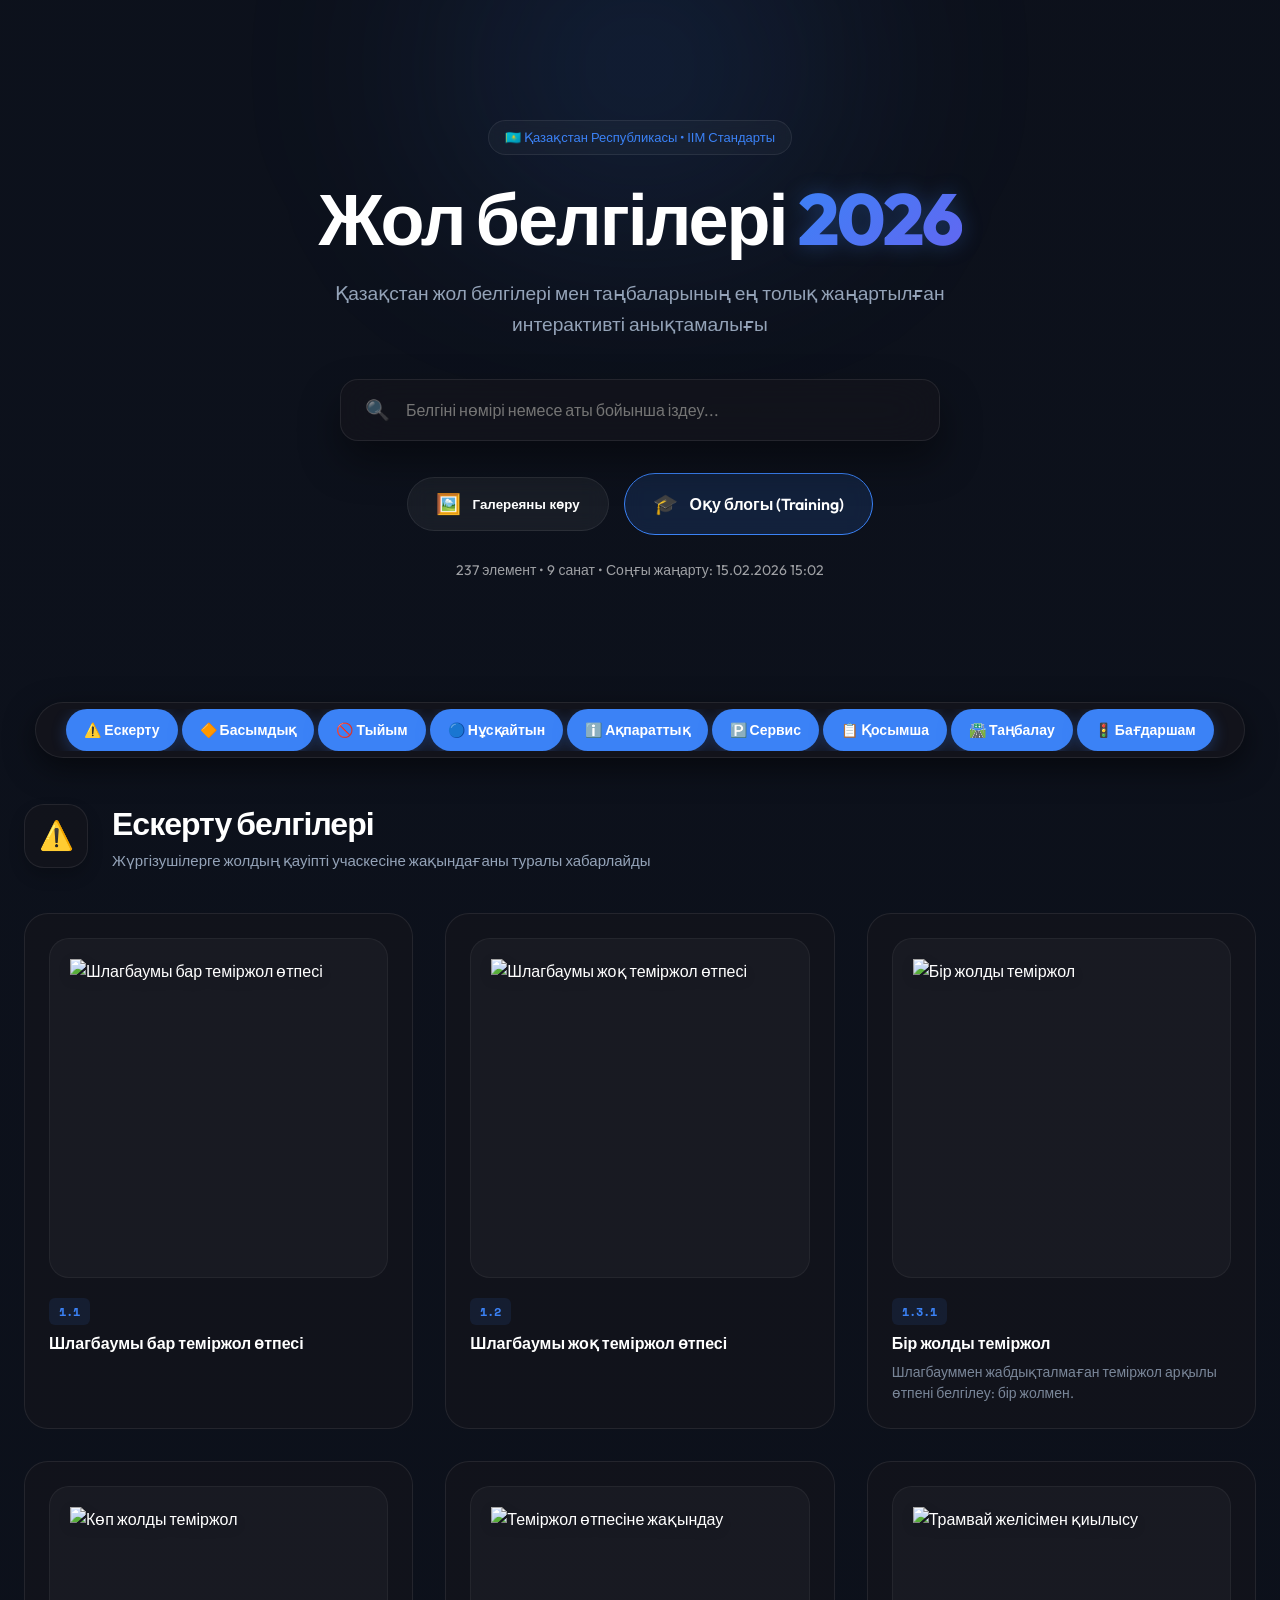
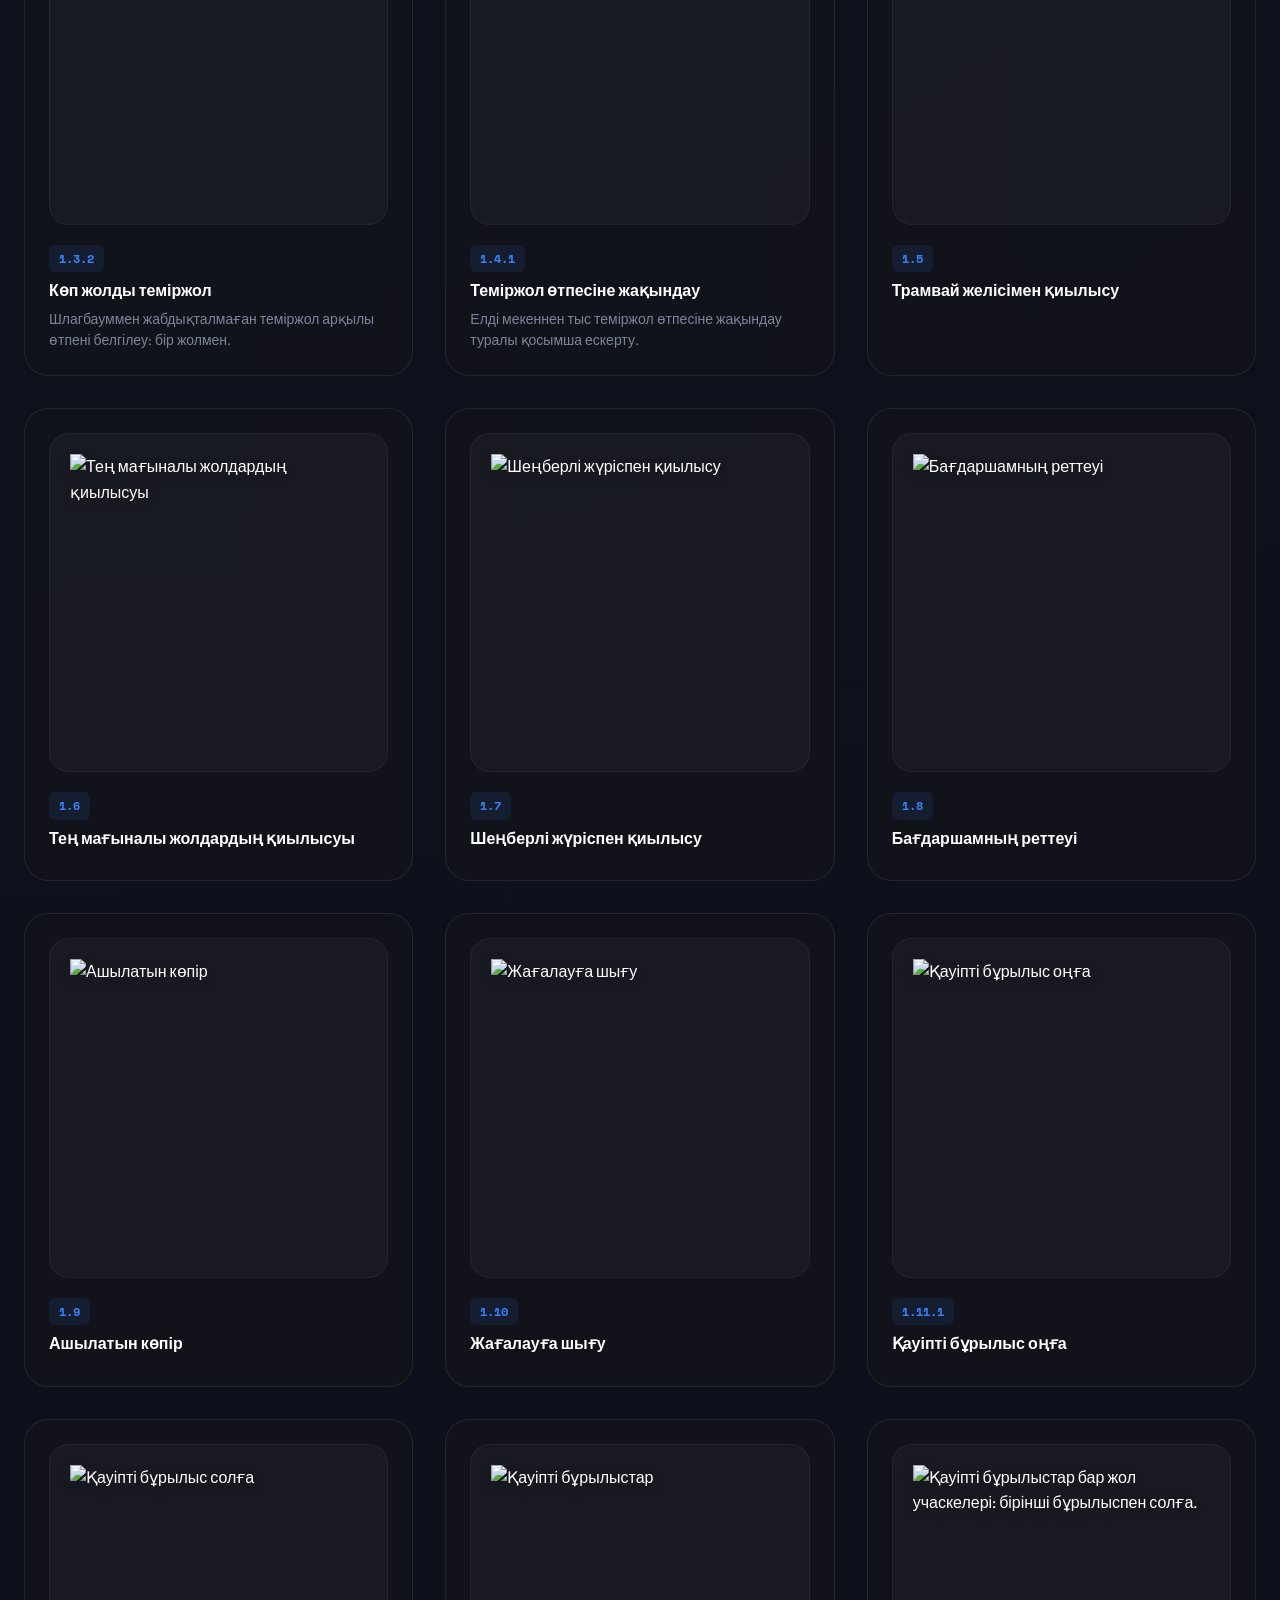
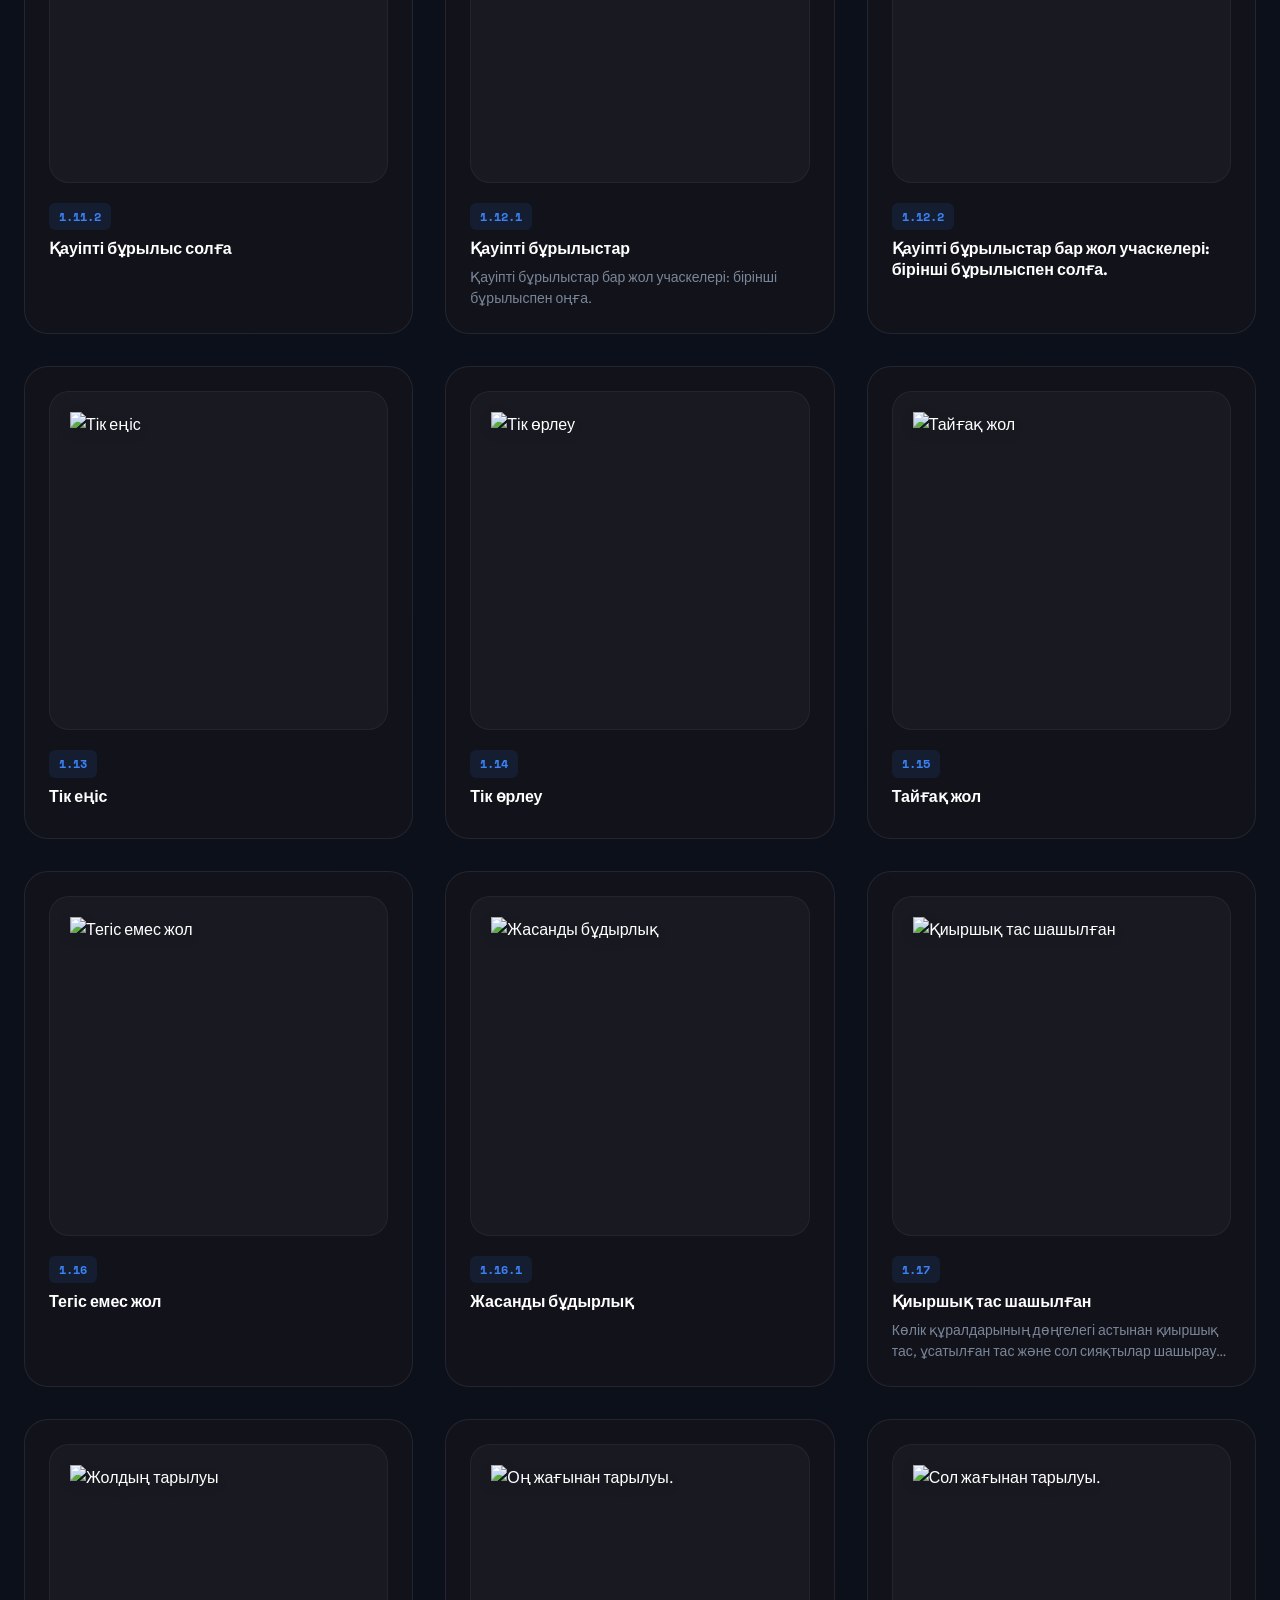
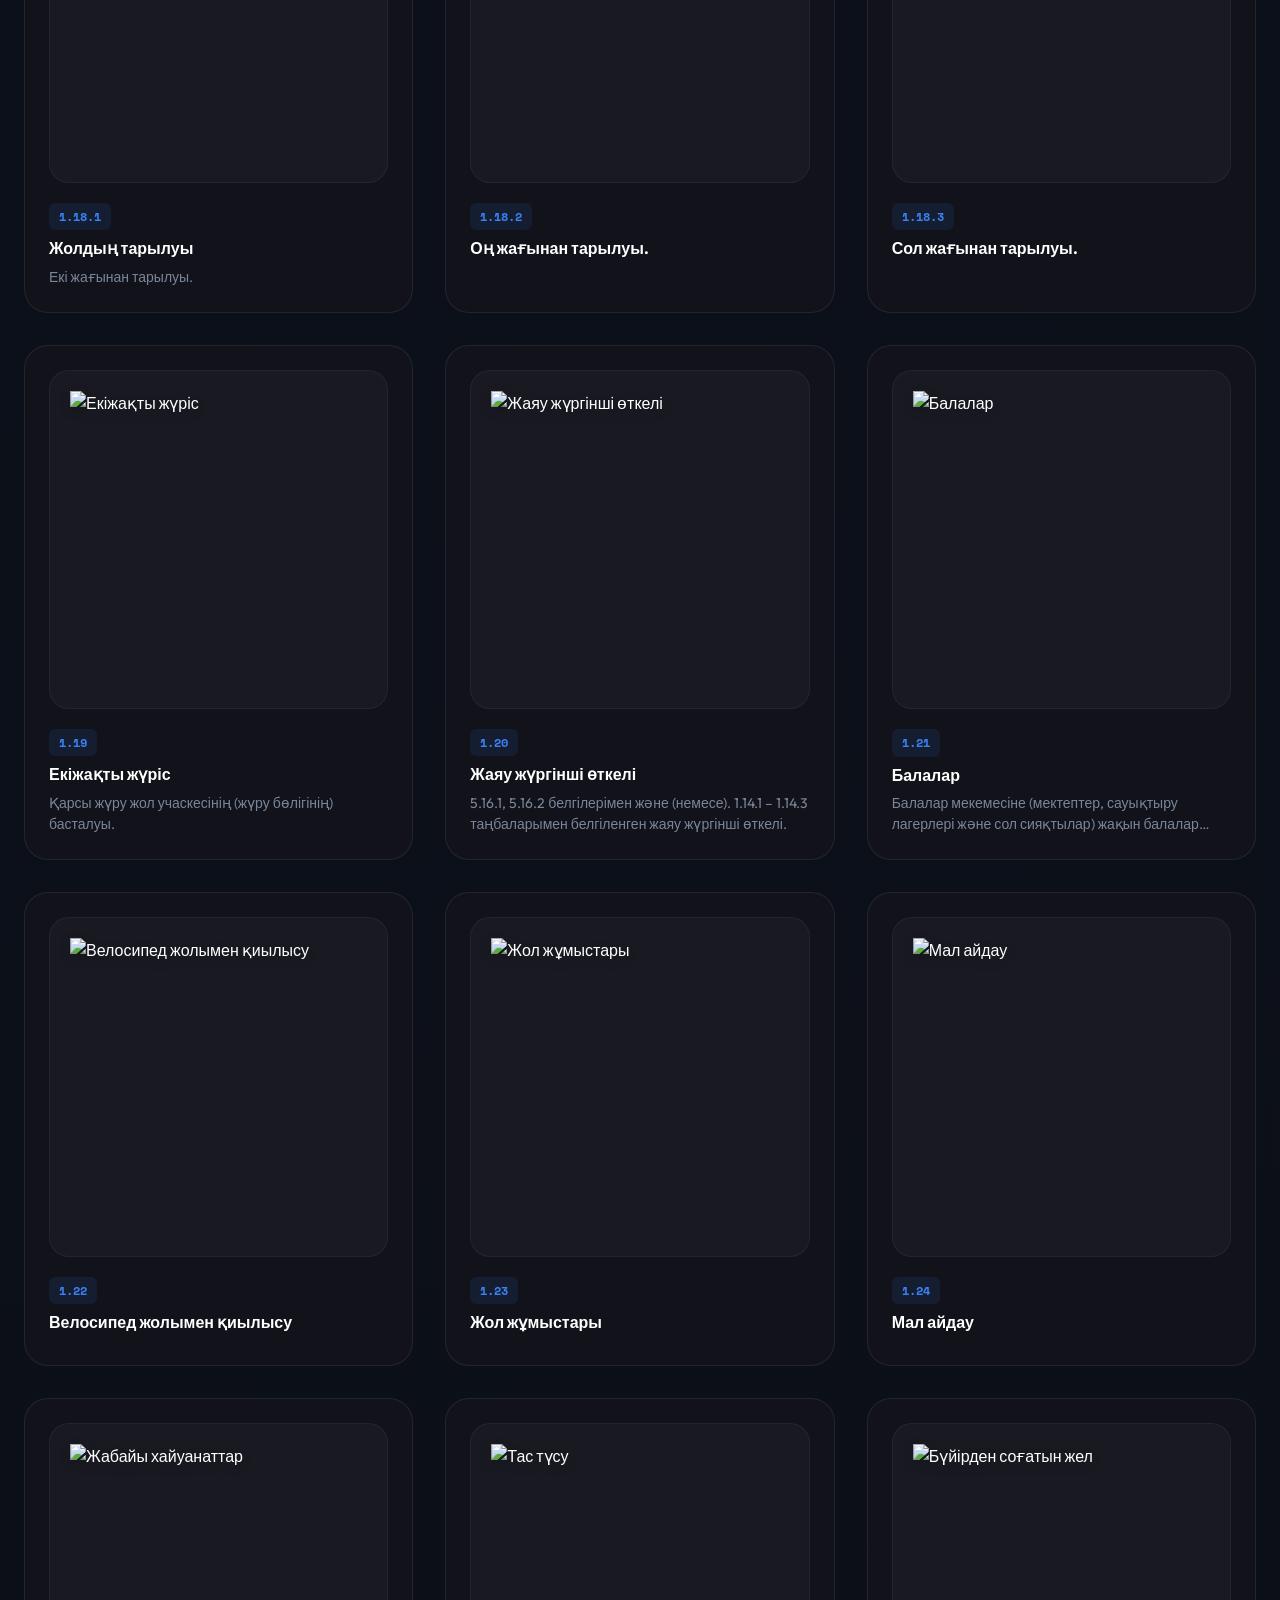
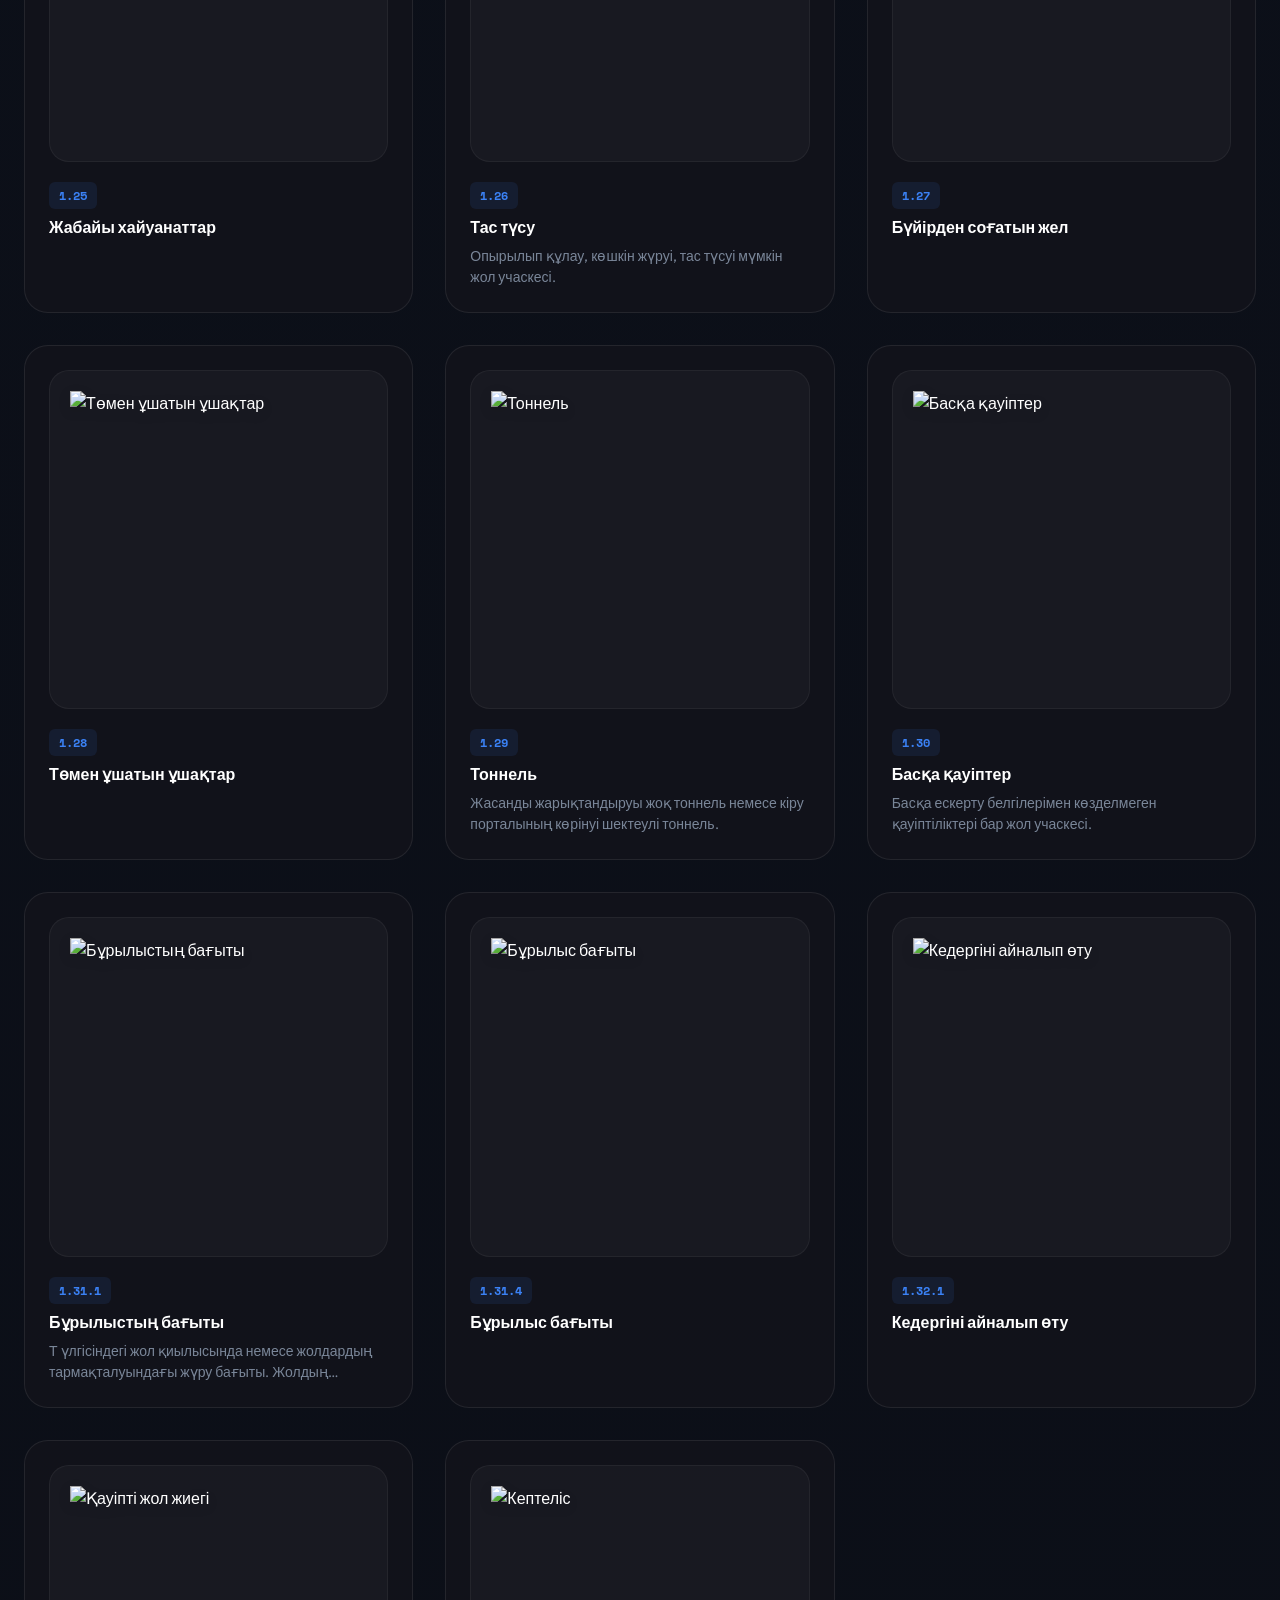
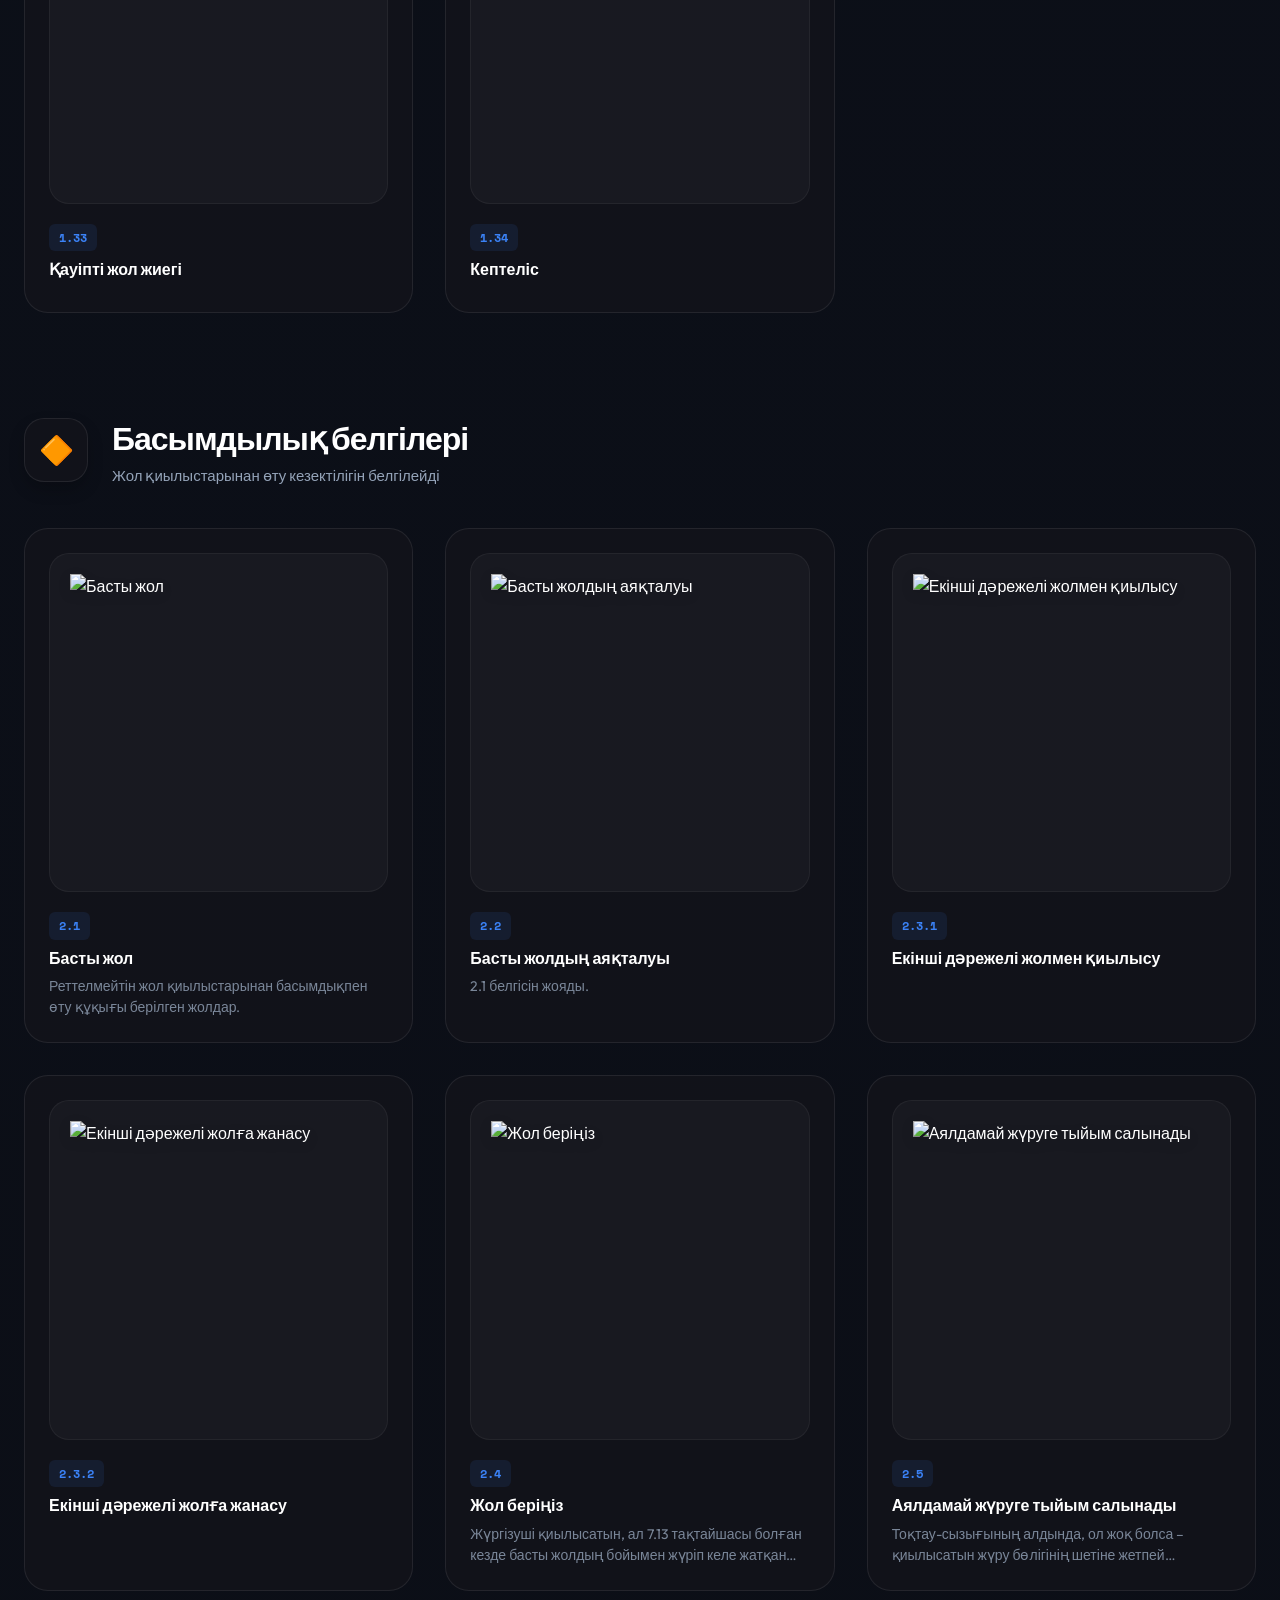
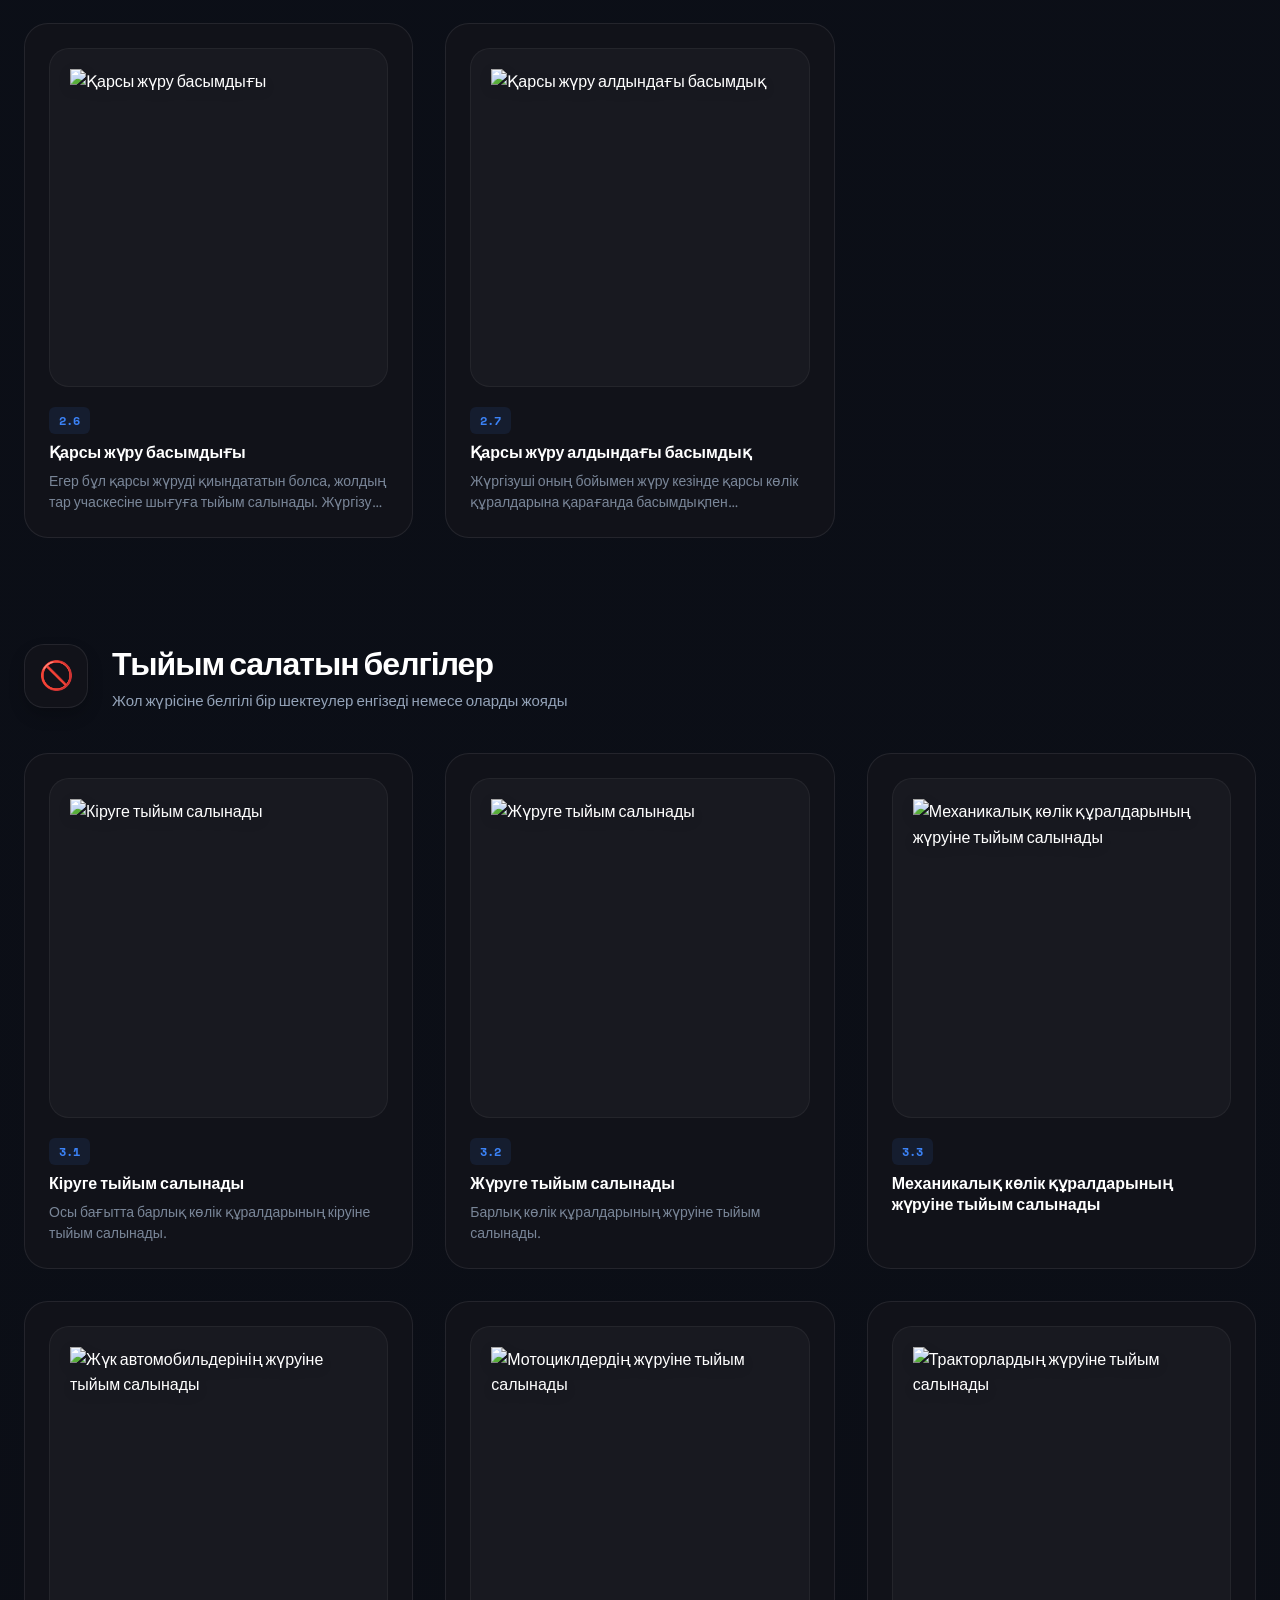
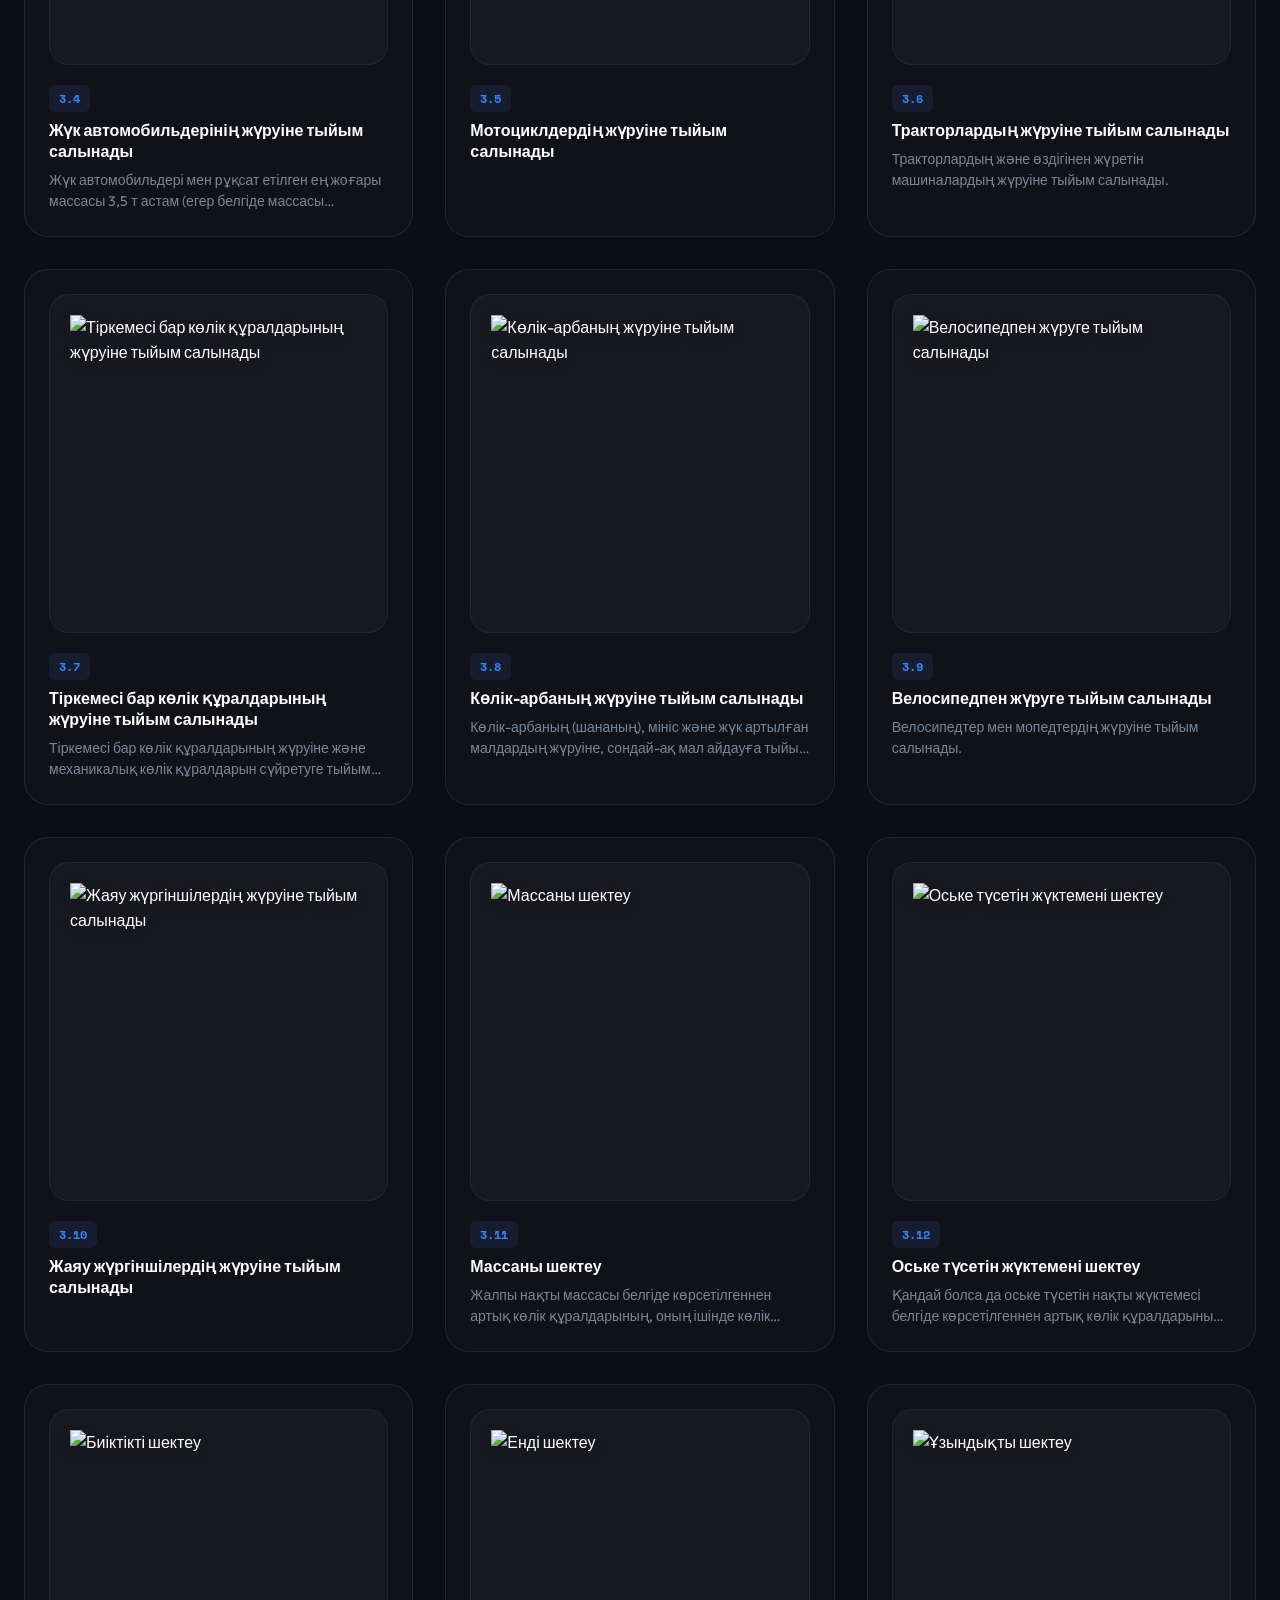
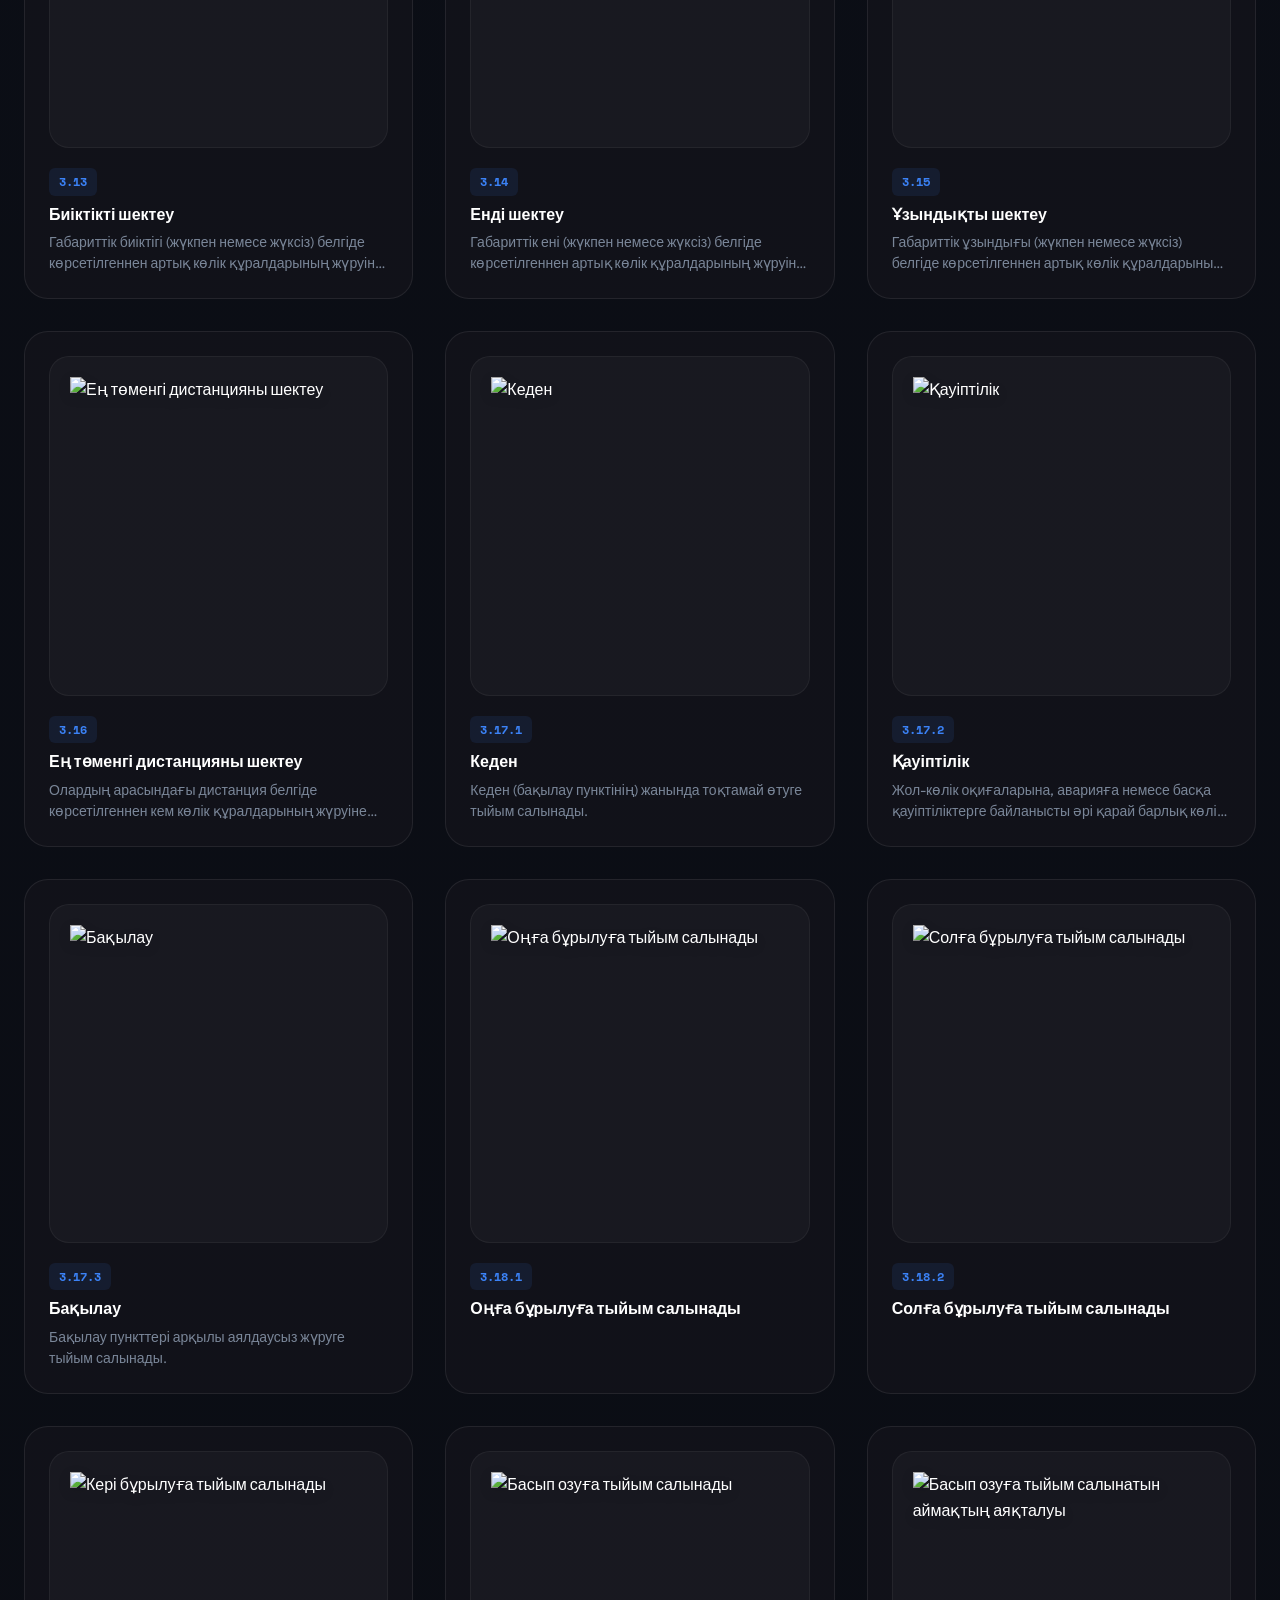
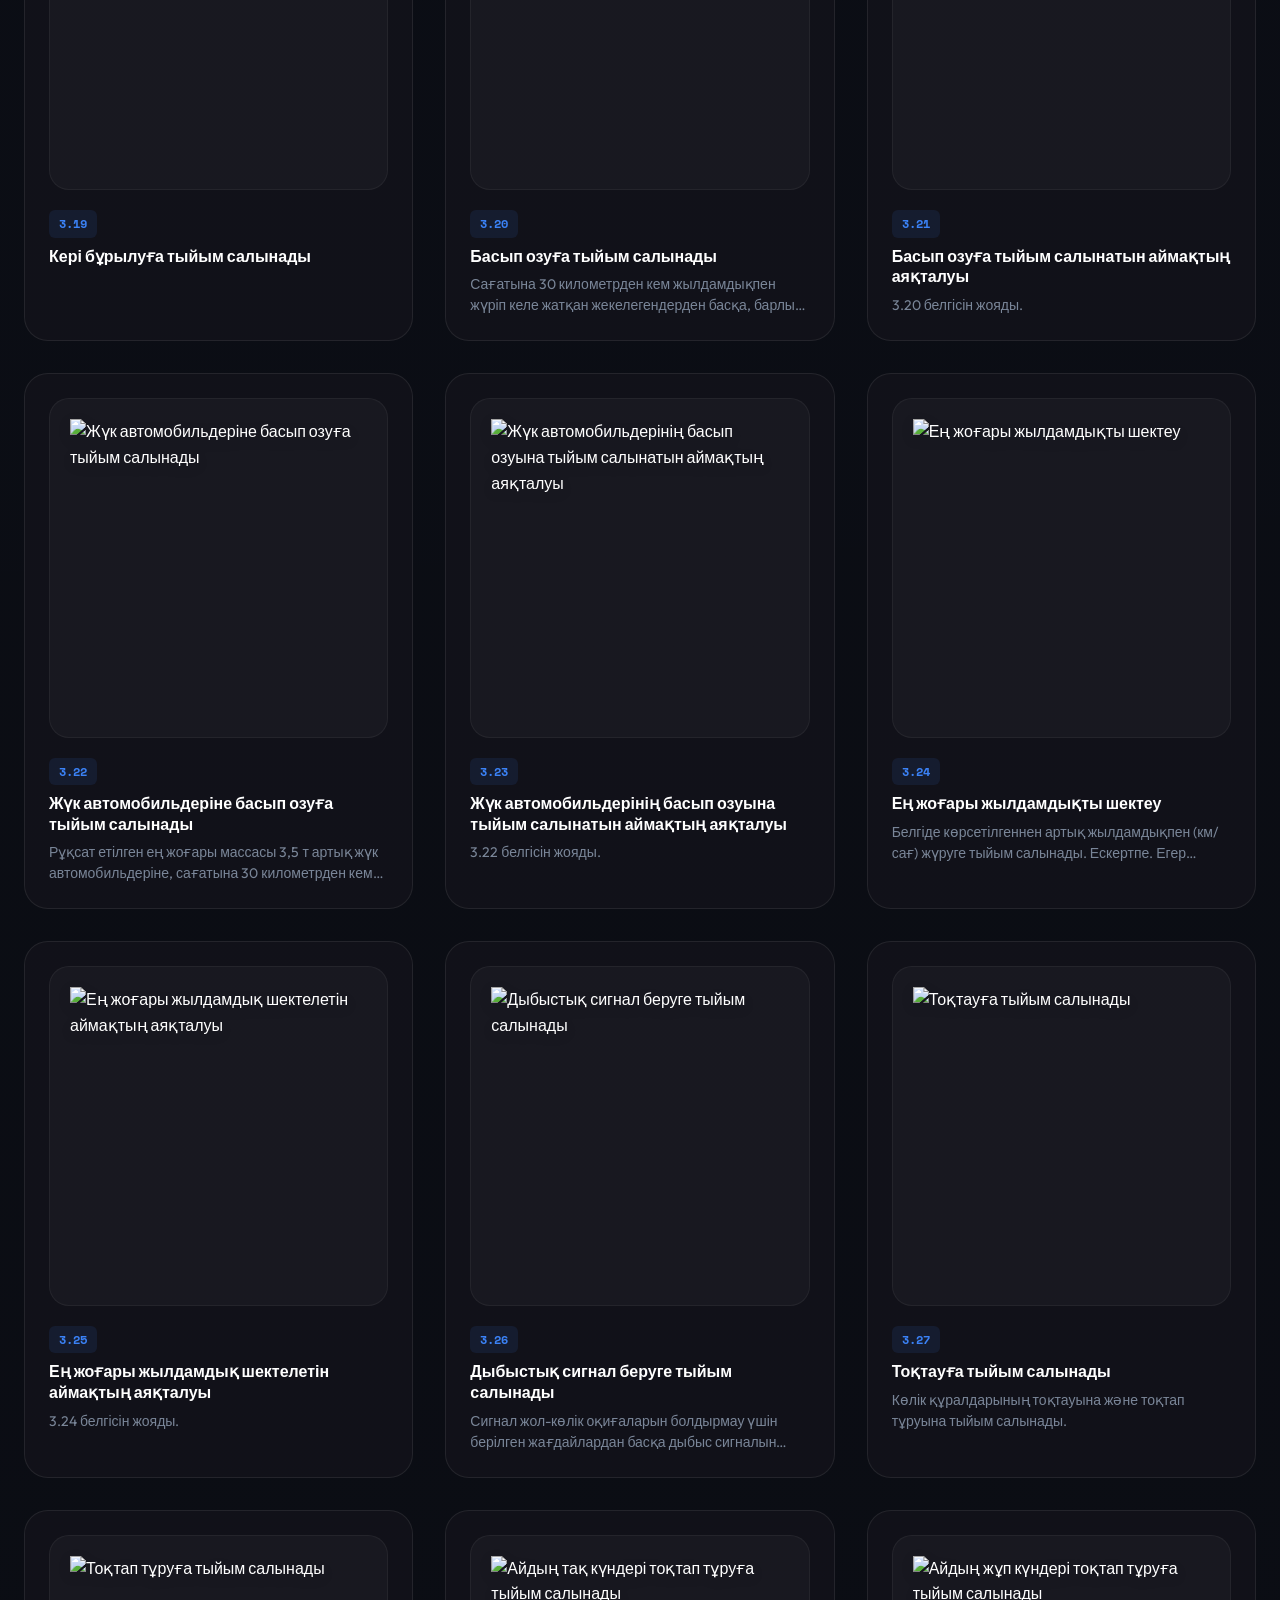
==== commit 33cf96ef: "Add training page in Kazakh" ====
--- a/index.html
+++ b/index.html
@@ -28,6 +28,10 @@
       <span class="icon">🖼️</span>
       Галереяны көру
     </button>
+    <a href="training.html" class="gallery-trigger" style="margin-left: 12px; background: rgba(59, 130, 246, 0.15); border-color: var(--accent);">
+      <span class="icon">🎓</span>
+      Оқу блогы (Training)
+    </a>
     
     <div class="hero-stats" style="margin-top: 24px; opacity: 0.6; font-size: 14px;">
         237 элемент • 9 санат • Соңғы жаңарту: 15.02.2026 15:02
@@ -2068,11 +2072,11 @@
   <div class="viewer-container">
     <img src="" id="viewerImg" alt="Viewer Image">
   </div>
-  <div class="viewer-controls">
+  <div class="viewer-bottom-nav">
     <div class="viewer-nav prev" id="prevBtn">←</div>
-    <div class="viewer-info">
-      <div id="imageName">Screenshot</div>
-      <div class="viewer-counter"><span id="currentIdx">1</span> / <span id="totalIdx">29</span></div>
+    <div class="viewer-info-pill">
+      <div id="imageName" style="color:#fff;font-size:13px;opacity:0.8;max-width:300px;overflow:hidden;text-overflow:ellipsis;white-space:nowrap;"></div>
+      <div class="viewer-counter"><span id="currentIdx">1</span> / <span id="totalIdx">42</span></div>
     </div>
     <div class="viewer-nav next" id="nextBtn">→</div>
   </div>
@@ -2080,38 +2084,66 @@
 
 <script>
   // --- Image Viewer Persistence Logic ---
-  const images = [
-    "images/Screenshot 2026-02-10 at 11.17.21 PM.png",
-    "images/Screenshot 2026-02-15 at 11.29.36 PM.png",
-    "images/Screenshot 2026-02-15 at 11.34.01 PM.png",
-    "images/Screenshot 2026-02-15 at 11.35.18 PM.png",
-    "images/Screenshot 2026-02-15 at 11.36.11 PM.png",
-    "images/Screenshot 2026-02-15 at 11.39.59 PM.png",
-    "images/Screenshot 2026-02-15 at 11.46.58 PM.png",
-    "images/Screenshot 2026-02-15 at 11.47.58 PM.png",
-    "images/Screenshot 2026-02-15 at 11.51.35 PM.png",
-    "images/Screenshot 2026-02-15 at 11.59.42 PM.png",
-    "images/Screenshot 2026-02-15 at 4.11.04 PM.png",
-    "images/Screenshot 2026-02-15 at 4.17.21 PM.png",
-    "images/Screenshot 2026-02-15 at 4.23.47 PM.png",
-    "images/Screenshot 2026-02-15 at 4.26.48 PM.png",
-    "images/Screenshot 2026-02-15 at 4.29.27 PM.png",
-    "images/Screenshot 2026-02-15 at 4.31.29 PM.png",
-    "images/Screenshot 2026-02-15 at 4.33.16 PM.png",
-    "images/Screenshot 2026-02-16 at 1.01.50 AM.png",
-    "images/Screenshot 2026-02-16 at 1.05.06 AM.png",
-    "images/Screenshot 2026-02-16 at 1.09.57 AM.png",
-    "images/Screenshot 2026-02-16 at 5.37.42 PM.png",
-    "images/Screenshot 2026-02-16 at 5.38.27 PM.png",
-    "images/Screenshot 2026-02-16 at 5.40.04 PM.png",
-    "images/Screenshot 2026-02-16 at 5.42.07 PM.png",
-    "images/Screenshot 2026-02-16 at 5.43.14 PM.png",
-    "images/Screenshot 2026-02-16 at 5.48.24 PM.png",
-    "images/Screenshot 2026-02-16 at 5.49.22 PM.png",
-    "images/Screenshot 2026-02-16 at 5.51.01 PM.png"
-  ];
+  const galleryData = {
+    "Screenshots": [
+      "images/Screenshot 2026-02-10 at 11.17.21 PM.png",
+      "images/Screenshot 2026-02-15 at 11.29.36 PM.png",
+      "images/Screenshot 2026-02-15 at 11.34.01 PM.png",
+      "images/Screenshot 2026-02-15 at 11.35.18 PM.png",
+      "images/Screenshot 2026-02-15 at 11.36.11 PM.png",
+      "images/Screenshot 2026-02-15 at 11.39.59 PM.png",
+      "images/Screenshot 2026-02-15 at 11.46.58 PM.png",
+      "images/Screenshot 2026-02-15 at 11.47.58 PM.png",
+      "images/Screenshot 2026-02-15 at 11.51.35 PM.png",
+      "images/Screenshot 2026-02-15 at 11.59.42 PM.png",
+      "images/Screenshot 2026-02-15 at 4.11.04 PM.png",
+      "images/Screenshot 2026-02-15 at 4.17.21 PM.png",
+      "images/Screenshot 2026-02-15 at 4.23.47 PM.png",
+      "images/Screenshot 2026-02-15 at 4.26.48 PM.png",
+      "images/Screenshot 2026-02-15 at 4.29.27 PM.png",
+      "images/Screenshot 2026-02-15 at 4.31.29 PM.png",
+      "images/Screenshot 2026-02-15 at 4.33.16 PM.png",
+      "images/Screenshot 2026-02-16 at 1.01.50 AM.png",
+      "images/Screenshot 2026-02-16 at 1.05.06 AM.png",
+      "images/Screenshot 2026-02-16 at 1.09.57 AM.png",
+      "images/Screenshot 2026-02-16 at 5.37.42 PM.png",
+      "images/Screenshot 2026-02-16 at 5.38.27 PM.png",
+      "images/Screenshot 2026-02-16 at 5.40.04 PM.png",
+      "images/Screenshot 2026-02-16 at 5.42.07 PM.png",
+      "images/Screenshot 2026-02-16 at 5.43.14 PM.png",
+      "images/Screenshot 2026-02-16 at 5.48.24 PM.png",
+      "images/Screenshot 2026-02-16 at 5.49.22 PM.png",
+      "images/Screenshot 2026-02-16 at 5.51.01 PM.png",
+      "images/Screenshot 2026-02-16 at 6.07.33 PM.png",
+      "images/Screenshot 2026-02-16 at 6.20.26 PM.png",
+      "images/Screenshot 2026-02-16 at 6.21.59 PM.png",
+      "images/Screenshot 2026-02-17 at 9.08.06 AM.png",
+      "images/Screenshot 2026-02-17 at 9.11.12 AM.png",
+      "images/Screenshot 2026-02-17 at 9.12.09 AM.png",
+      "images/Screenshot 2026-02-17 at 1.19.28 PM.png",
+      "images/Screenshot 2026-02-17 at 1.20.12 PM.png",
+      "images/Screenshot 2026-02-17 at 1.21.55 PM.png",
+      "images/Screenshot 2026-02-17 at 1.23.20 PM.png",
+      "images/Screenshot 2026-02-17 at 1.38.54 PM.png",
+      "images/Screenshot 2026-02-17 at 1.46.45 PM.png",
+      "images/Screenshot 2026-02-17 at 1.47.54 PM.png",
+      "images/Screenshot 2026-02-17 at 1.52.00 PM.png",
+      "images/Screenshot 2026-02-18 at 12.59.37 AM.png",
+      "images/Screenshot 2026-02-18 at 1.00.53 AM.png",
+      "images/Screenshot 2026-02-18 at 1.17.32 AM.png",
+      "images/Screenshot 2026-02-18 at 1.18.40 AM.png",
+      "images/Screenshot 2026-02-18 at 1.21.16 AM.png",
+      "images/Screenshot 2026-02-18 at 1.22.56 AM.png"
+    ],
+    "Rules": [
+      "images/rule/image_direction.png",
+      "images/rule/image_speed.png"
+    ]
+  };
 
+  let currentCategory = "Screenshots";
   let currentIndex = 0;
+
   const overlay = document.getElementById('viewerOverlay');
   const viewerImg = document.getElementById('viewerImg');
   const closeBtn = document.getElementById('closeViewer');
@@ -2122,27 +2154,62 @@
   const totalIdxSpan = document.getElementById('totalIdx');
   const imageNameDiv = document.getElementById('imageName');
 
-  totalIdxSpan.textContent = images.length;
+  // Create Category Selector
+  const controls = document.querySelector('.viewer-controls');
+  const catSelector = document.createElement('div');
+  catSelector.className = 'viewer-categories';
+  Object.keys(galleryData).forEach(cat => {
+    const btn = document.createElement('button');
+    btn.textContent = cat;
+    btn.className = `cat-btn ${cat === currentCategory ? 'active' : ''}`;
+    btn.onclick = () => switchCategory(cat);
+    catSelector.appendChild(btn);
+  });
+  overlay.insertBefore(catSelector, controls);
+
+  function switchCategory(cat) {
+    currentCategory = cat;
+    currentIndex = 0;
+    document.querySelectorAll('.cat-btn').forEach(b => b.classList.toggle('active', b.textContent === cat));
+    updateViewer();
+  }
 
   function updateViewer() {
+    const images = galleryData[currentCategory];
+    totalIdxSpan.textContent = images.length;
+    
     viewerImg.style.opacity = '0';
     viewerImg.style.transform = 'scale(0.9) translateY(20px)';
     
     setTimeout(() => {
-      viewerImg.src = images[currentIndex];
+      const imgPath = images[currentIndex];
       currentIdxSpan.textContent = currentIndex + 1;
-      const filename = images[currentIndex].split('/').pop();
-      imageNameDiv.textContent = filename;
+      const filename = imgPath.split('/').pop();
+      if (imageNameDiv) imageNameDiv.textContent = filename;
       
       viewerImg.onload = () => {
         viewerImg.style.opacity = '1';
         viewerImg.style.transform = 'scale(1) translateY(0)';
       };
+      viewerImg.onerror = () => {
+        console.error('Failed to load:', imgPath);
+        viewerImg.style.opacity = '1';
+        viewerImg.style.transform = 'scale(1) translateY(0)';
+      };
+      viewerImg.src = encodeURI(imgPath);
     }, 300);
   }
 
-  function nextImage() { currentIndex = (currentIndex + 1) % images.length; updateViewer(); }
-  function prevImage() { currentIndex = (currentIndex - 1 + images.length) % images.length; updateViewer(); }
+  function nextImage() { 
+    const images = galleryData[currentCategory];
+    currentIndex = (currentIndex + 1) % images.length; 
+    updateViewer(); 
+  }
+  function prevImage() { 
+    const images = galleryData[currentCategory];
+    currentIndex = (currentIndex - 1 + images.length) % images.length; 
+    updateViewer(); 
+  }
 
   openBtn.onclick = () => { overlay.classList.add('active'); document.body.style.overflow = 'hidden'; updateViewer(); };
   closeBtn.onclick = () => { overlay.classList.remove('active'); document.body.style.overflow = 'auto'; };
--- a/style.css
+++ b/style.css
@@ -368,17 +368,13 @@
 .viewer-overlay {
   position: fixed;
   top: 0; left: 0; width: 100%; height: 100%;
-  background: rgba(10, 11, 16, 0.9);
+  background: rgba(10, 11, 16, 0.95);
   backdrop-filter: blur(25px);
   z-index: 2000;
-  display: flex;
-  flex-direction: column;
-  align-items: center;
-  justify-content: space-between; /* Push items to ends */
-  padding: 40px 20px;
   opacity: 0;
   visibility: hidden;
   transition: all 0.5s cubic-bezier(0.4, 0, 0.2, 1);
+  overflow: hidden;
 }
 
 .viewer-overlay.active {
@@ -410,19 +406,24 @@
 }
 
 .viewer-container {
-  flex: 1;
+  position: absolute;
+  top: 50%;
+  left: 50%;
+  transform: translate(-50%, -50%);
   width: 100%;
+  height: 100%;
   display: flex;
   align-items: center;
   justify-content: center;
+  z-index: 2001;
 }
 
 #viewerImg {
-  max-width: 100%;
-  max-height: 100%;
+  max-width: 85vw;
+  max-height: 80vh;
   object-fit: contain;
   border-radius: 12px;
-  box-shadow: 0 30px 60px rgba(0,0,0,0.5);
+  box-shadow: 0 40px 80px rgba(0,0,0,0.6);
   transition: all 0.6s cubic-bezier(0.34, 1.56, 0.64, 1);
   opacity: 0;
   transform: scale(0.9) translateY(20px);
@@ -433,9 +434,20 @@
   transform: scale(1) translateY(0);
 }
 
+.viewer-bottom-nav {
+  position: absolute;
+  bottom: 32px;
+  left: 50%;
+  transform: translateX(-50%);
+  display: flex;
+  align-items: center;
+  gap: 16px;
+  z-index: 2015;
+}
+
 .viewer-nav {
-  width: 60px;
-  height: 60px;
+  width: 56px;
+  height: 56px;
   background: rgba(255, 255, 255, 0.05);
   border: 1px solid var(--panel-border);
   border-radius: 50%;
@@ -447,7 +459,7 @@
   cursor: pointer;
   transition: all 0.4s cubic-bezier(0.175, 0.885, 0.32, 1.275);
   backdrop-filter: blur(10px);
-  z-index: 2005;
+  flex-shrink: 0;
 }
 
 .viewer-nav:hover {
@@ -457,19 +469,52 @@
   transform: scale(1.1);
 }
 
-.viewer-controls {
-  flex-shrink: 0;
-  display: flex;
-  align-items: center;
-  gap: 32px;
+.viewer-categories {
+  position: absolute;
+  top: 40px;
+  left: 50%;
+  transform: translateX(-50%);
+  display: flex;
+  gap: 12px;
+  z-index: 2010;
+}
+
+.cat-btn {
+  background: rgba(255, 255, 255, 0.05);
+  border: 1px solid var(--panel-border);
+  color: #fff;
+  padding: 8px 20px;
+  border-radius: 50px;
+  font-size: 14px;
+  font-weight: 500;
+  cursor: pointer;
+  transition: all 0.3s ease;
+  backdrop-filter: blur(10px);
+}
+
+.cat-btn:hover {
+  background: rgba(255, 255, 255, 0.1);
+  border-color: var(--accent);
+}
+
+.cat-btn.active {
+  background: var(--accent);
+  border-color: var(--accent);
+  box-shadow: 0 0 15px var(--accent-glow);
+}
+
+.viewer-info-pill {
+  display: flex;
+  flex-direction: column;
+  align-items: center;
+  gap: 4px;
   padding: 12px 32px;
   background: rgba(255, 255, 255, 0.05);
   border: 1px solid var(--panel-border);
   border-radius: 100px;
   backdrop-filter: blur(20px);
   box-shadow: 0 20px 50px rgba(0,0,0,0.5);
-  margin-top: 20px;
-  z-index: 2010;
+  min-width: 180px;
 }
 
 @media (max-width: 768px) {
@@ -480,9 +525,17 @@
     justify-content: space-between;
   }
   .viewer-nav {
-    width: 48px;
-    height: 48px;
-    font-size: 20px;
+    width: 44px;
+    height: 44px;
+    font-size: 18px;
+  }
+  .viewer-bottom-nav {
+    bottom: 20px;
+    gap: 10px;
+  }
+  .viewer-info-pill {
+    padding: 10px 20px;
+    min-width: 140px;
   }
   .viewer-info {
     min-width: auto;
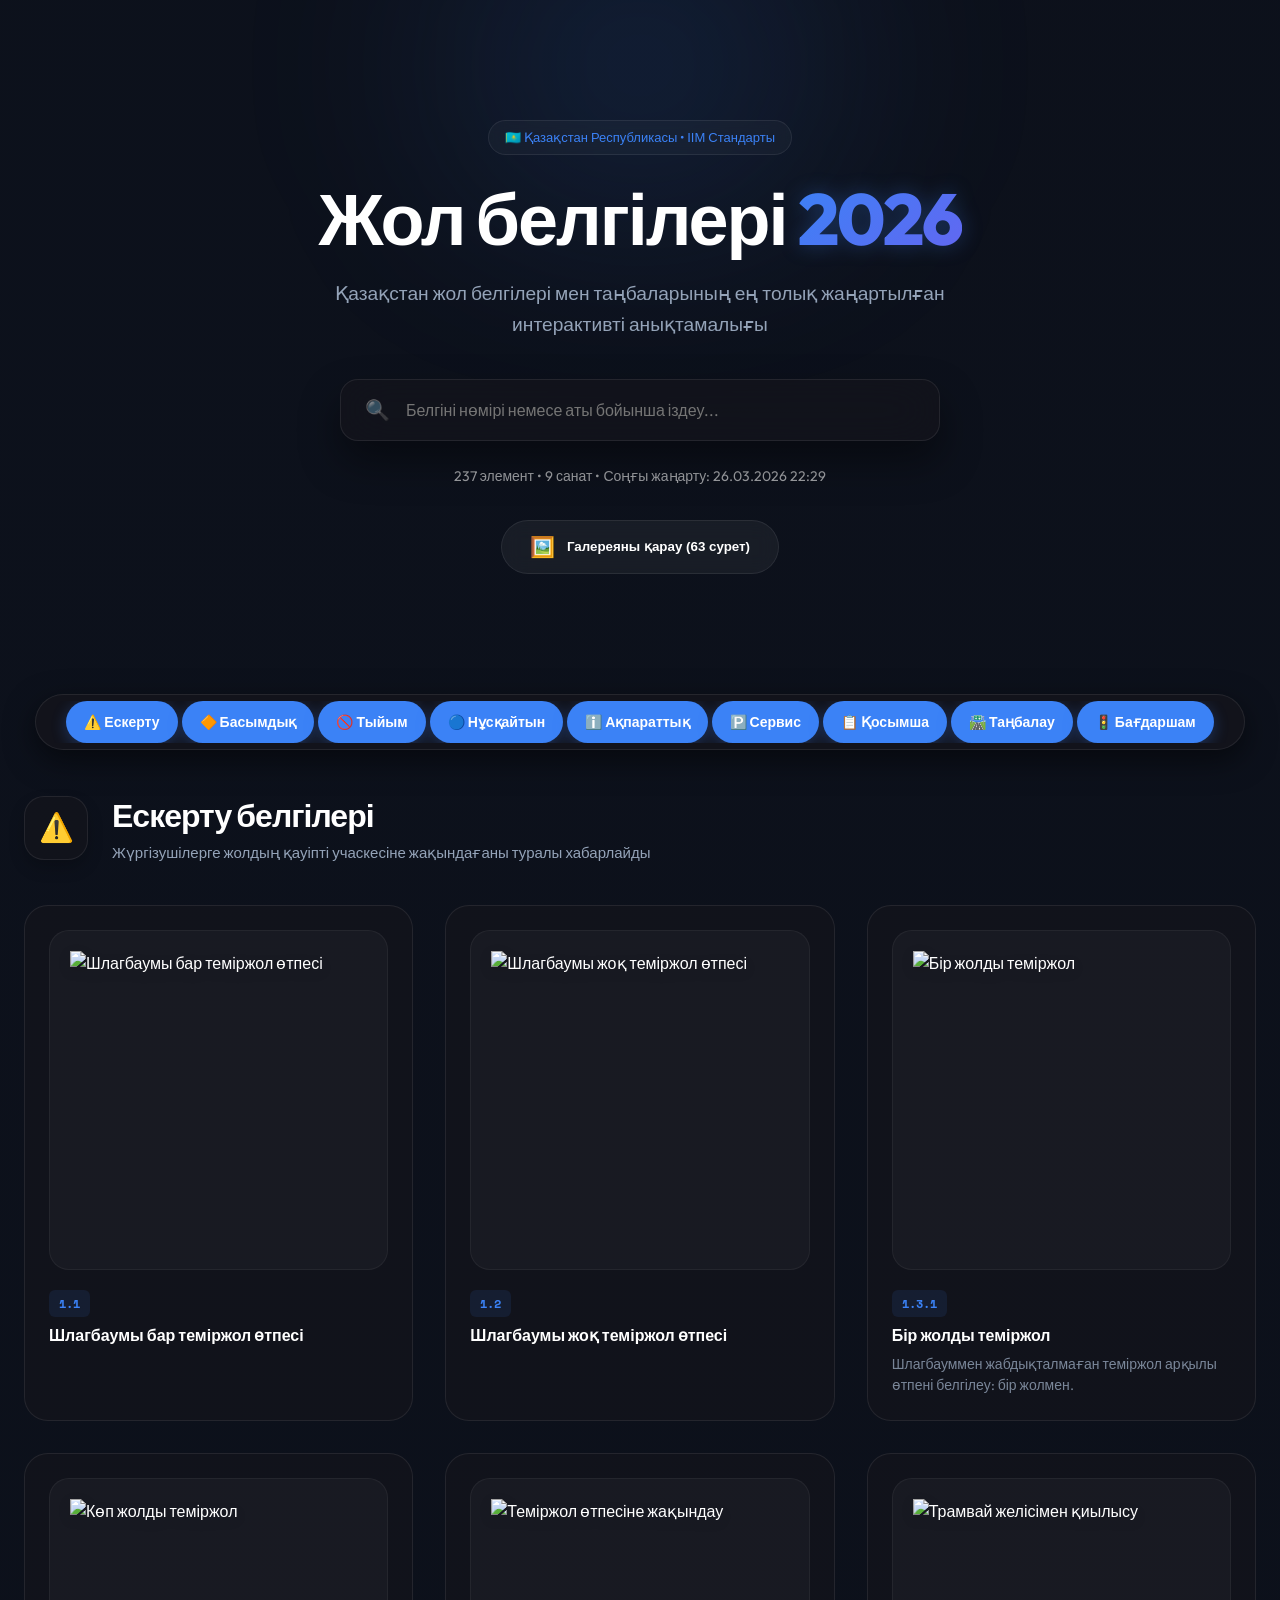
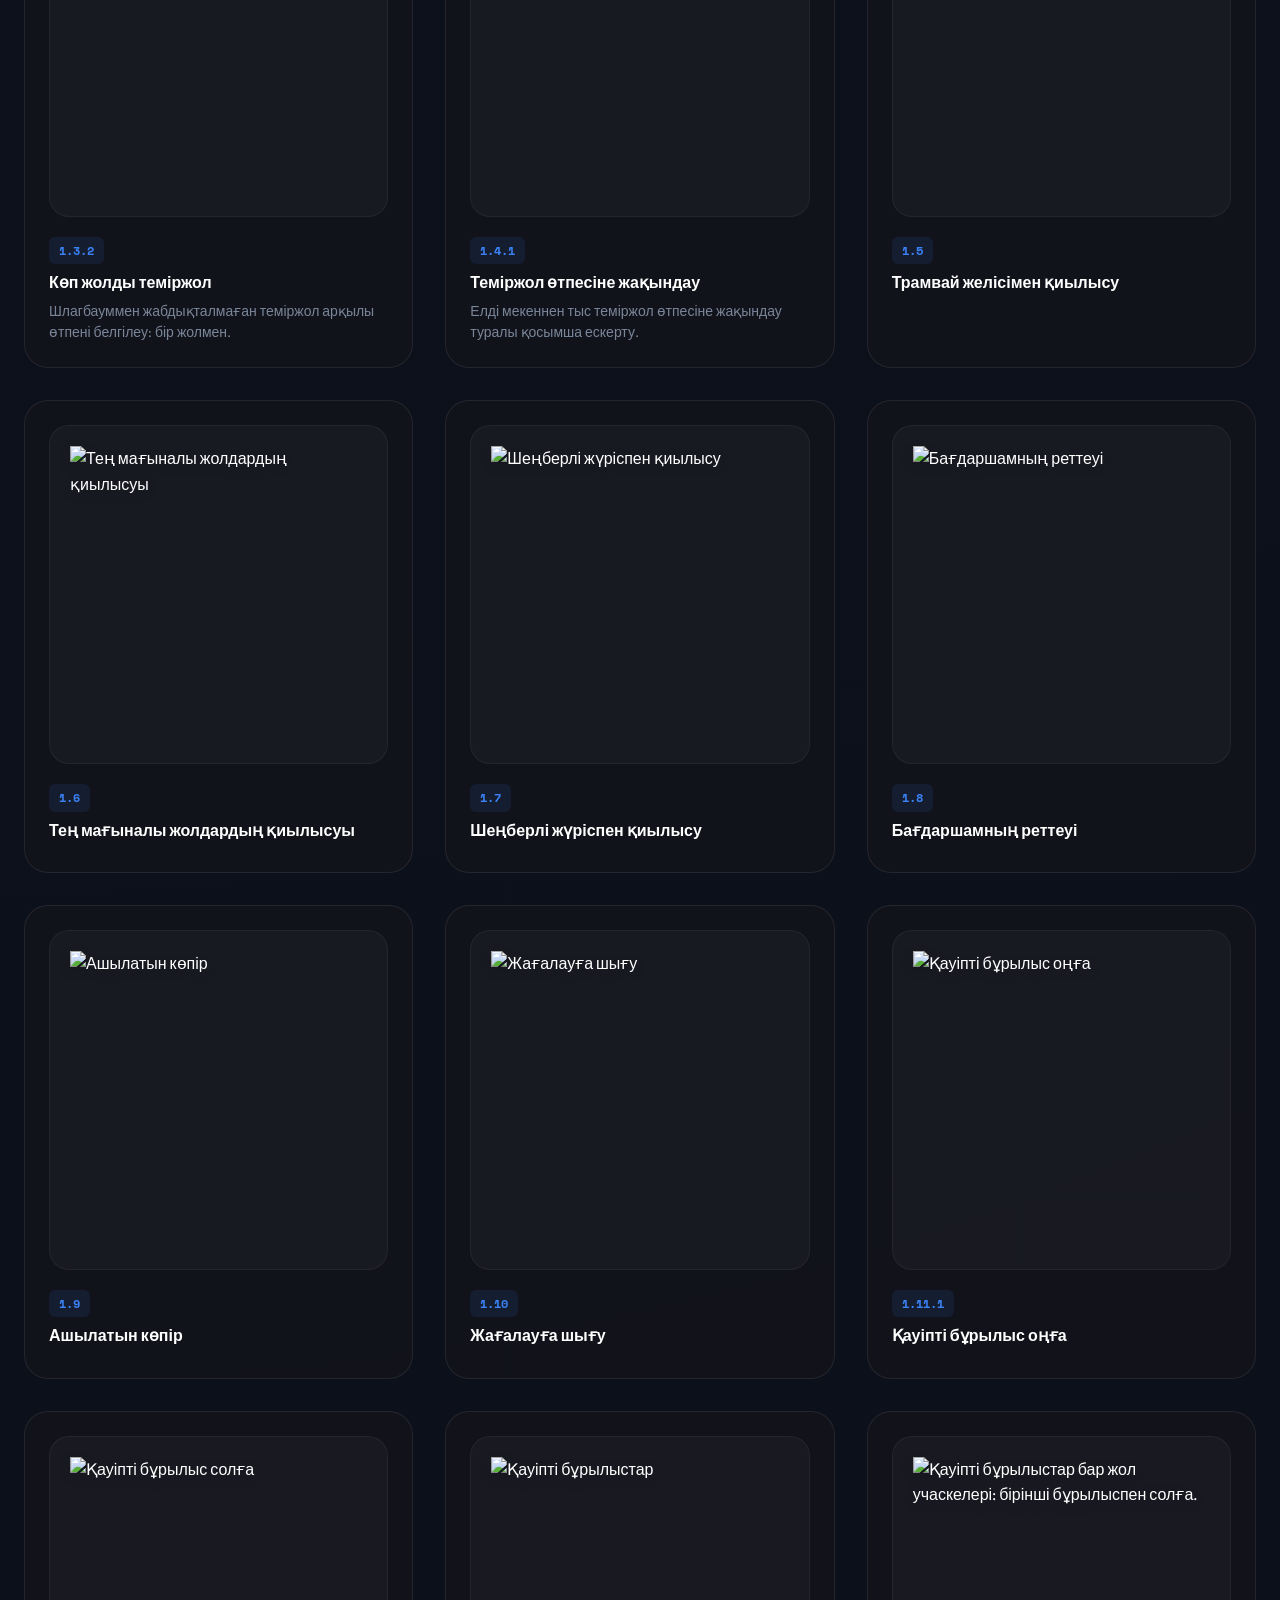
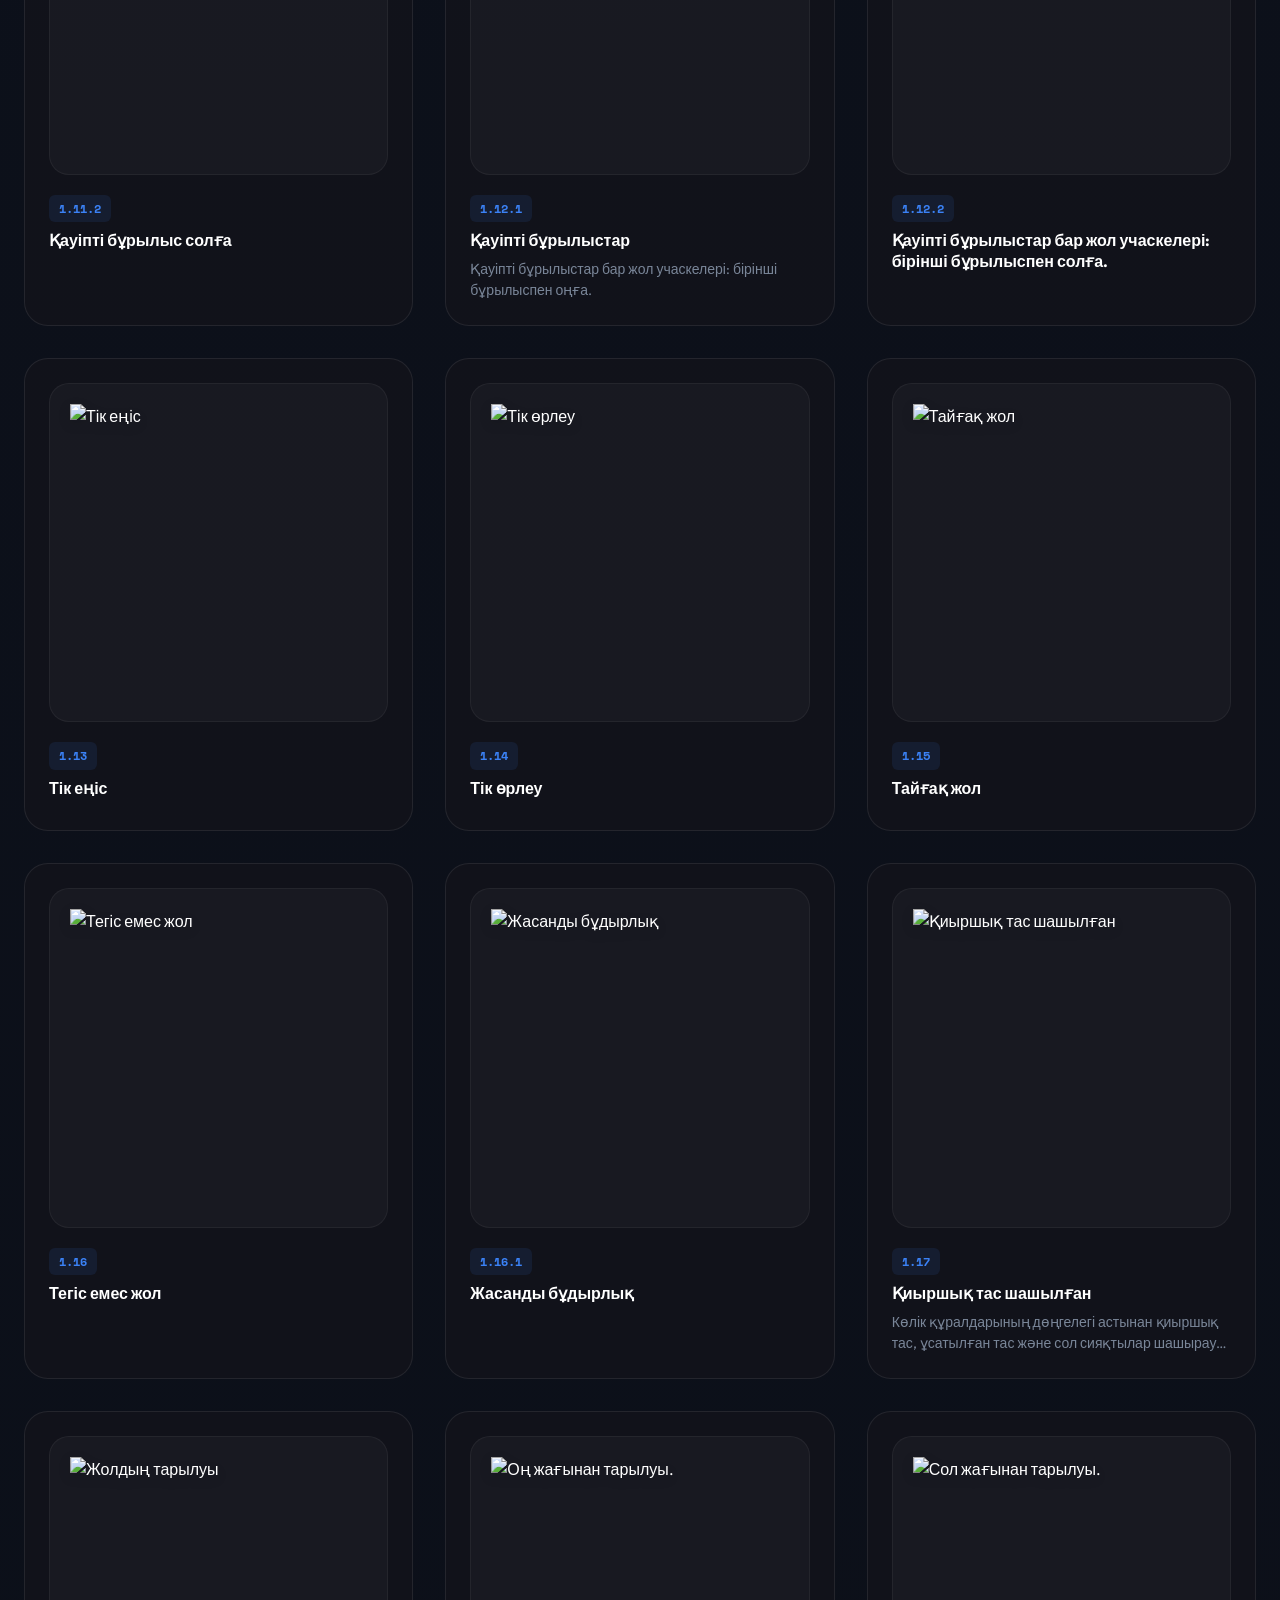
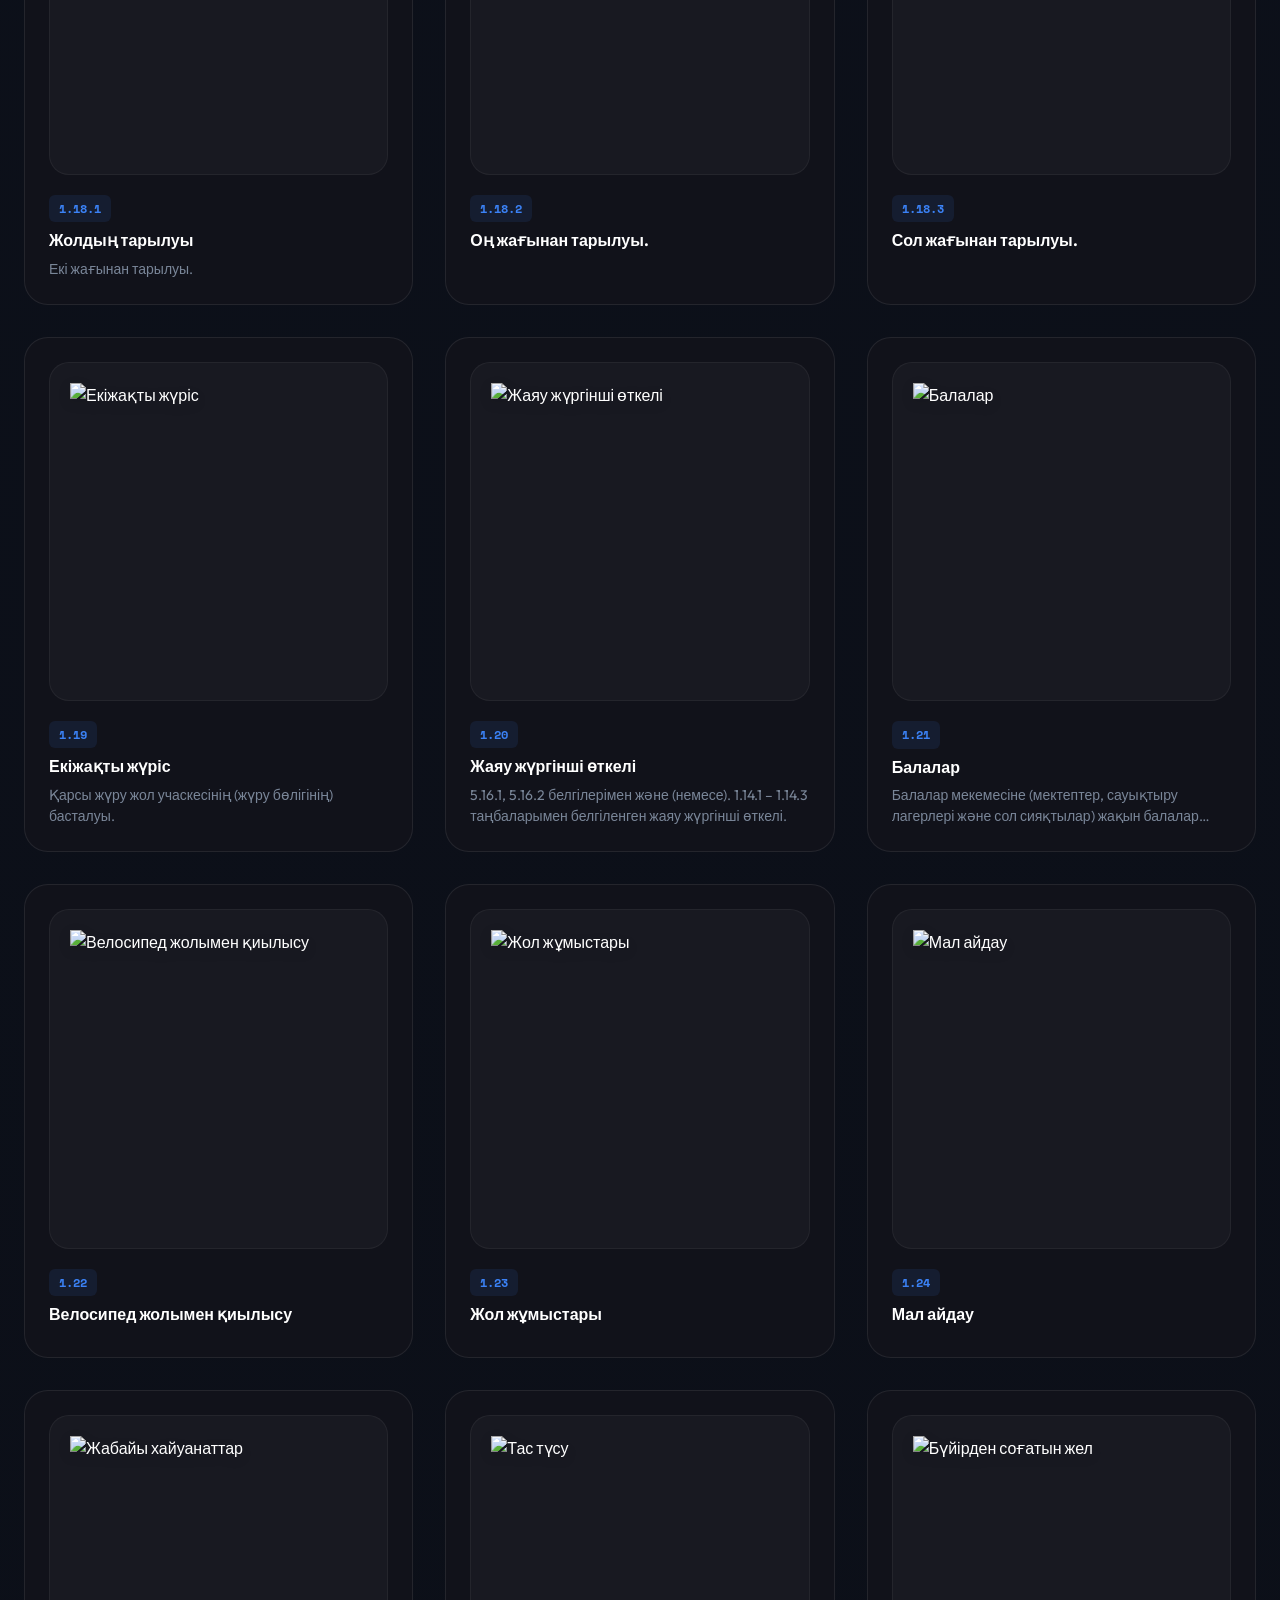
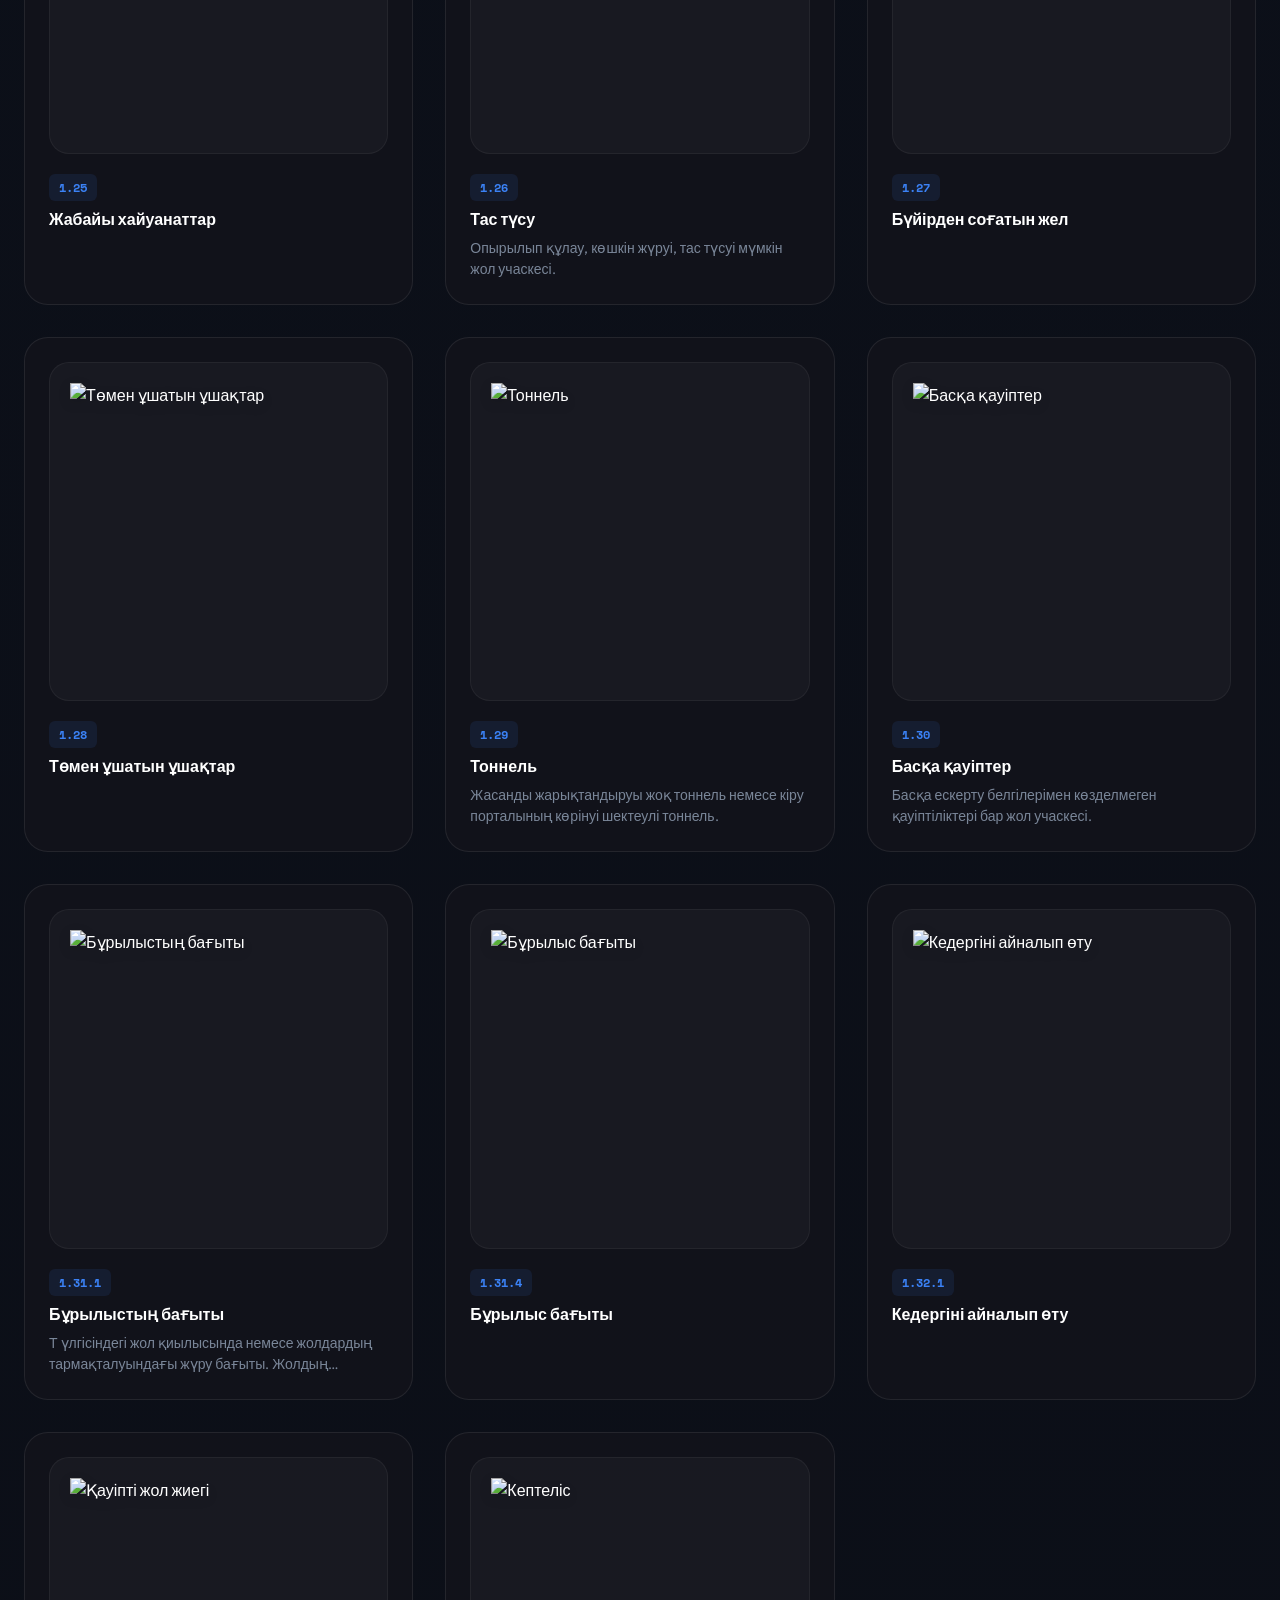
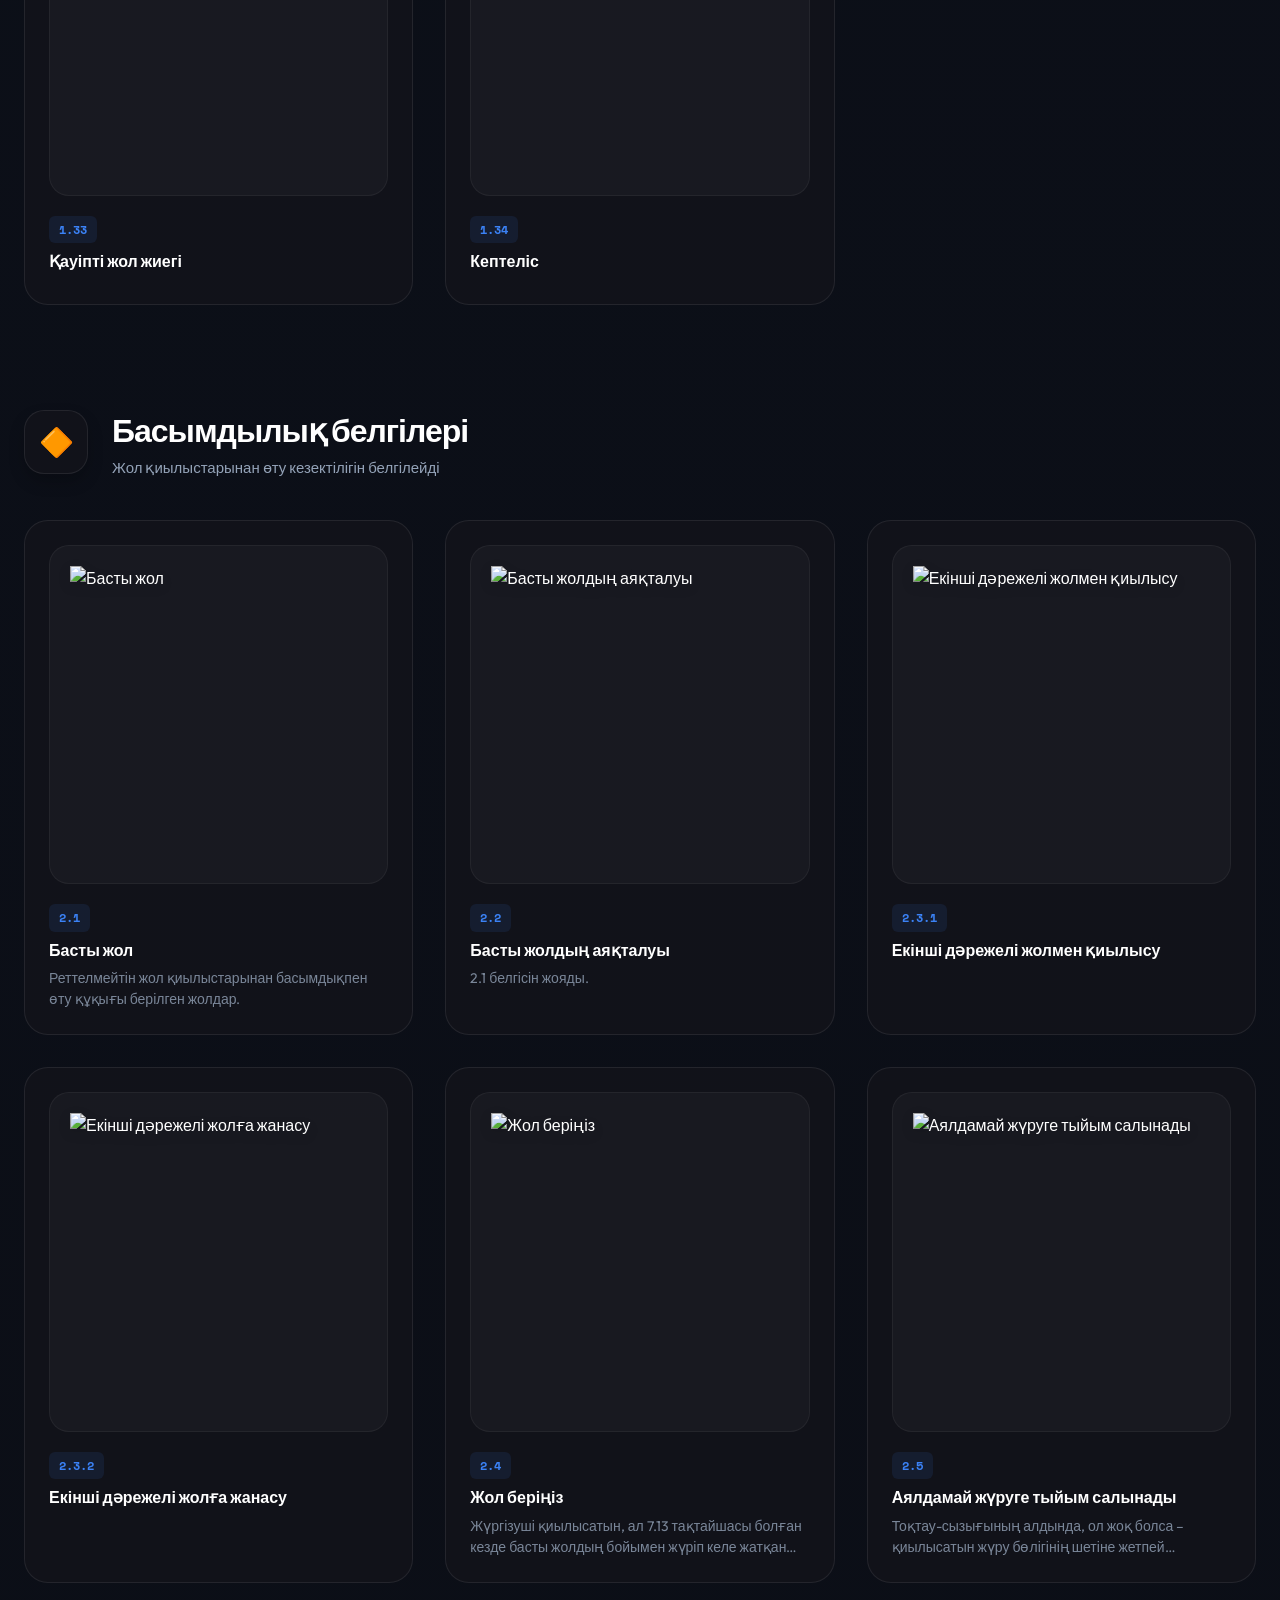
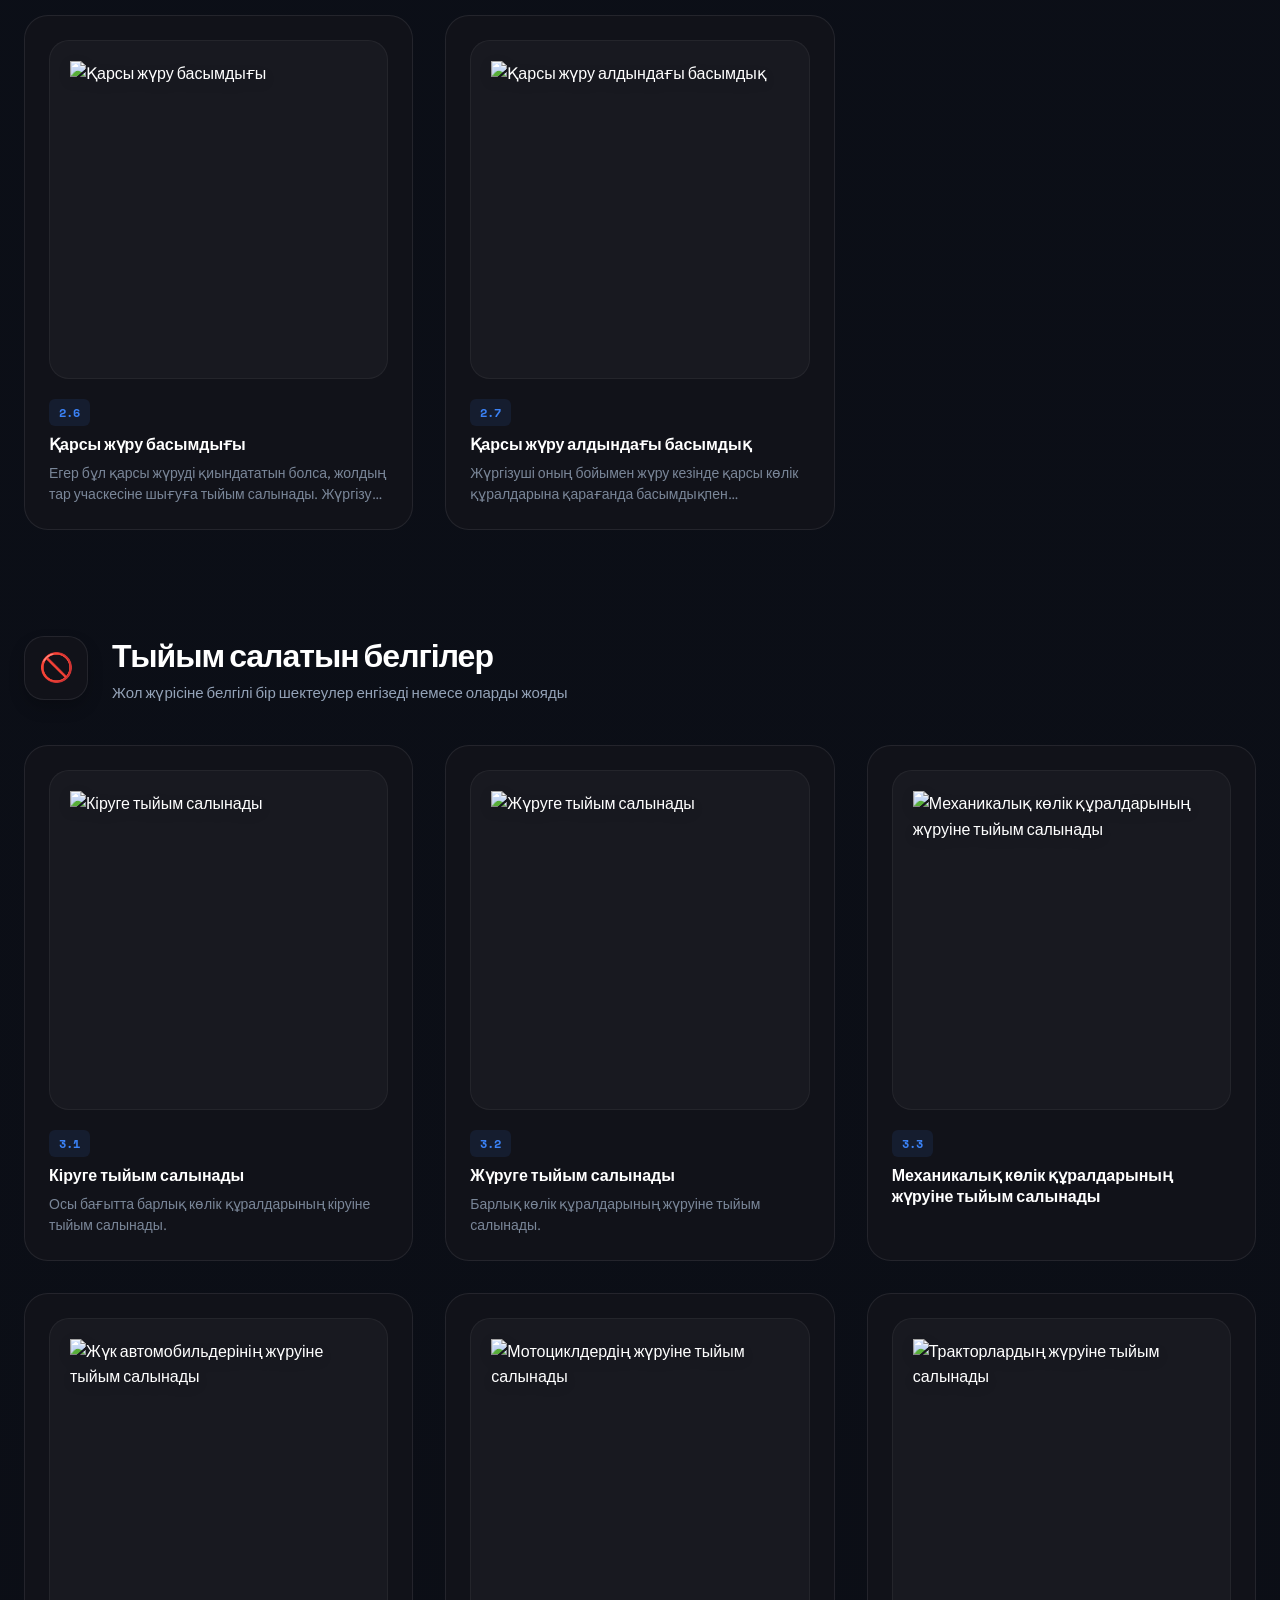
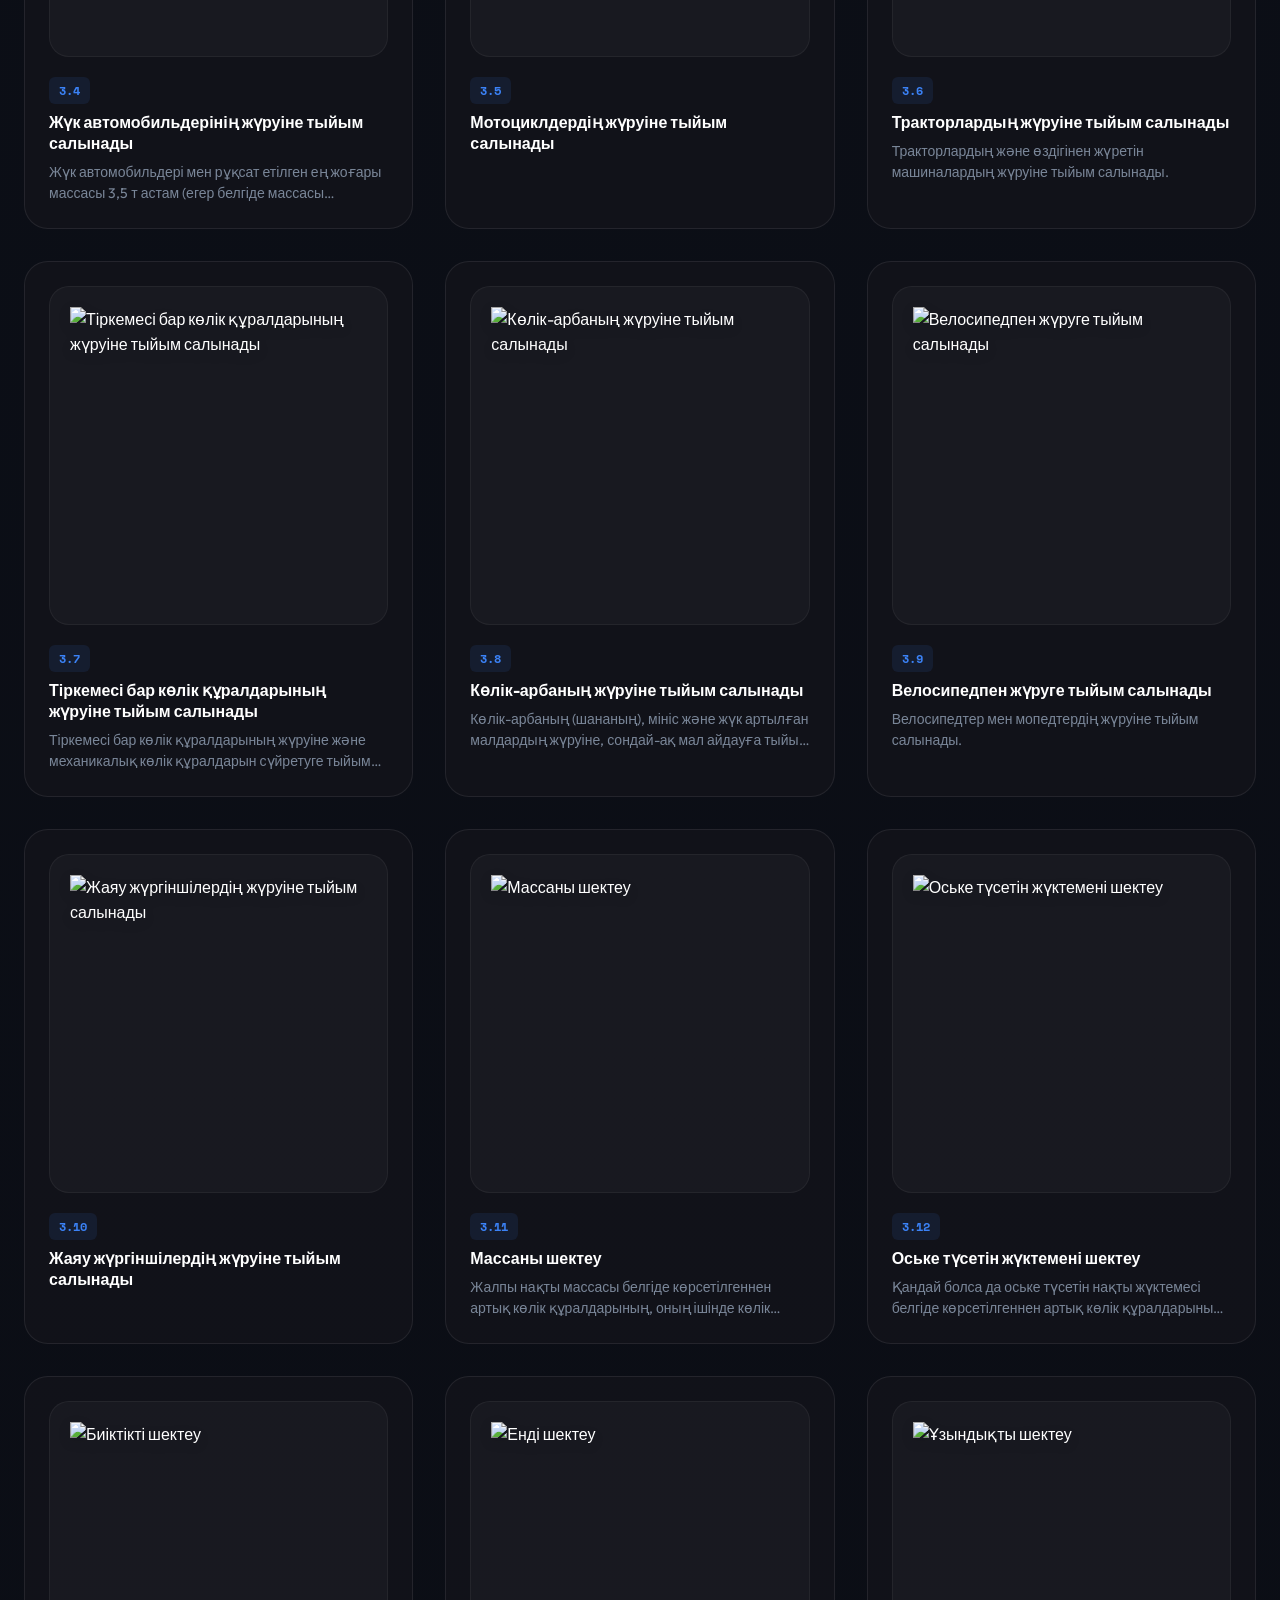
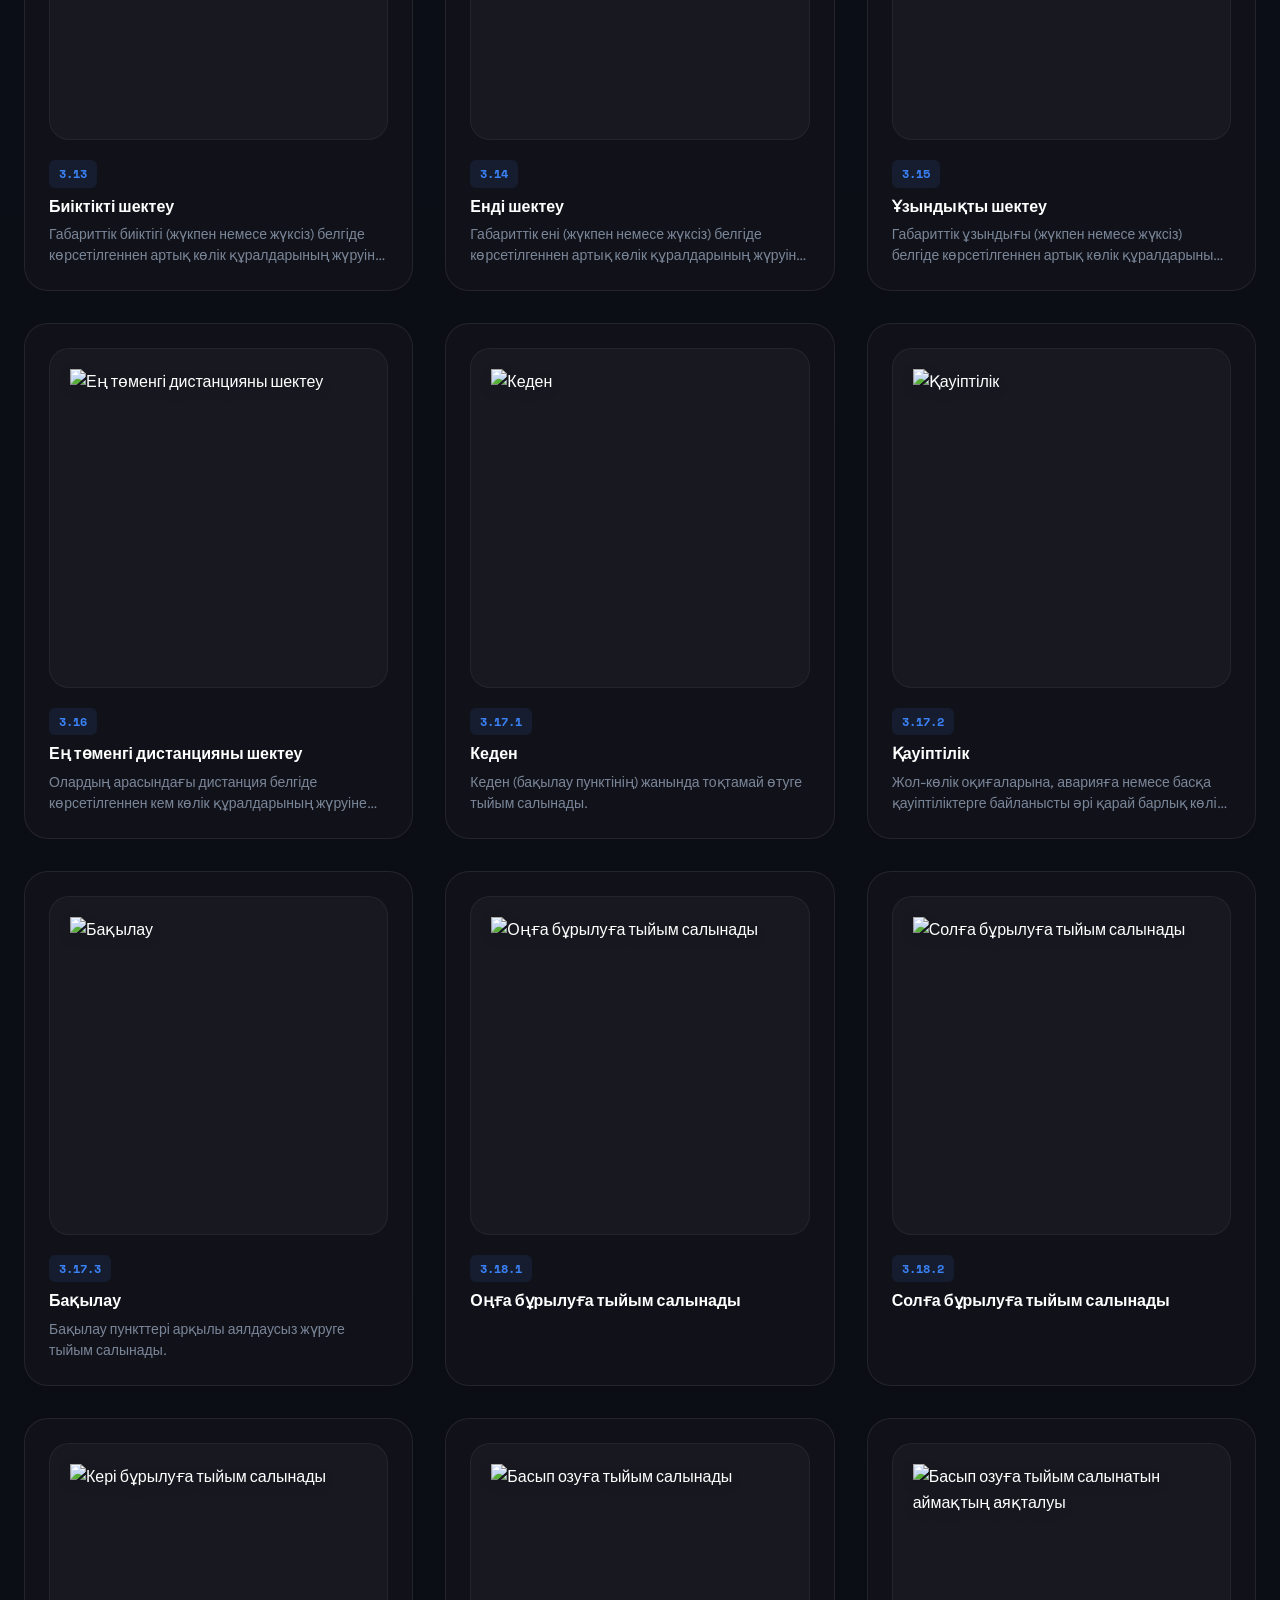
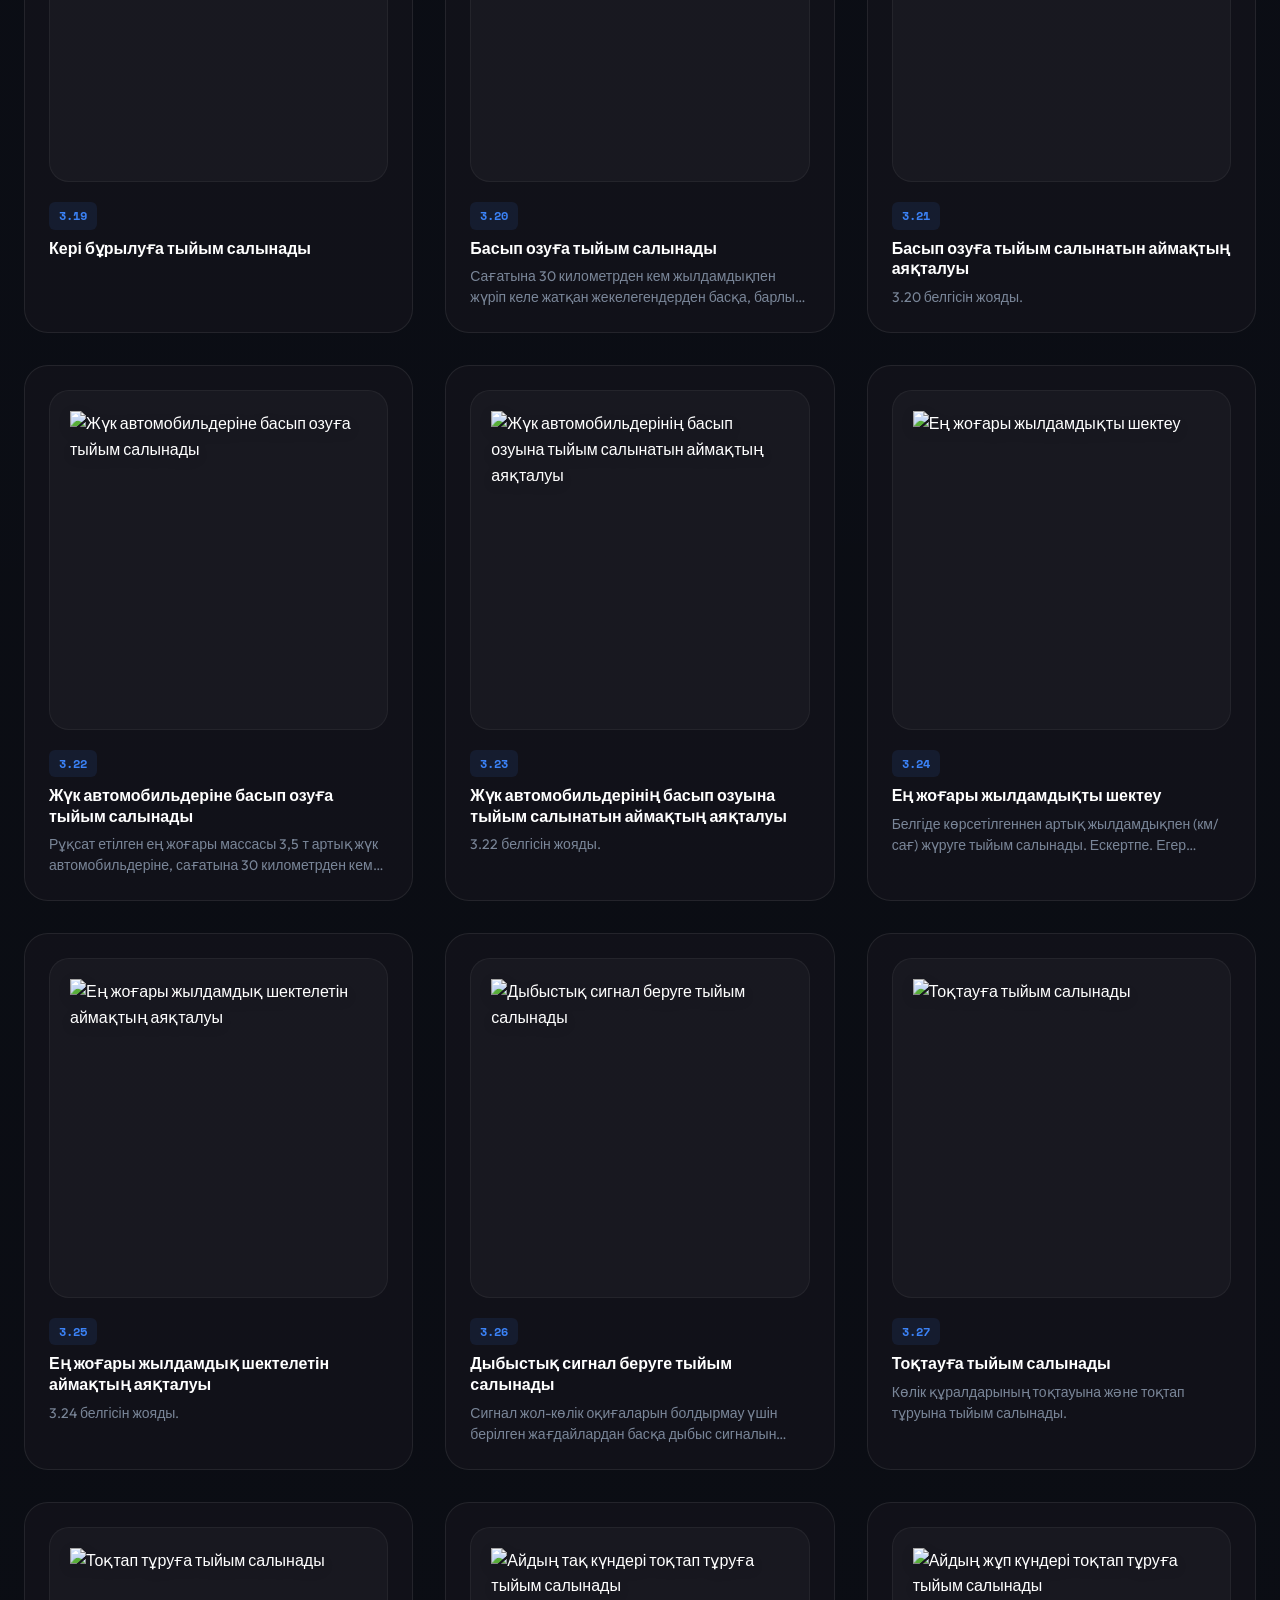
==== commit e3848f49: "Automate image gallery update and sync screenshots" ====
--- a/index.html
+++ b/index.html
@@ -7,7 +7,7 @@
   <meta name="description" content="Қазақстан Республикасының барлық жол белгілері мен таңбалары. Премиум дизайн мен толық ақпарат.">
   <link rel="preconnect" href="https://fonts.googleapis.com">
   <link href="https://fonts.googleapis.com/css2?family=Outfit:wght@300;400;500;600;700;800&family=Space+Mono:wght@700&display=swap" rel="stylesheet">
-  <link rel="stylesheet" href="style.css?v=1771266850">
+  <link rel="stylesheet" href="style.css?v=1774546184">
 </head>
 <body>
 
@@ -23,19 +23,15 @@
         <input type="text" id="searchInput" placeholder="Белгіні нөмірі немесе аты бойынша іздеу..." autocomplete="off">
       </div>
     </div>
+    
+    <div class="hero-stats" style="margin-top: 24px; opacity: 0.6; font-size: 14px;">
+        237 элемент • 9 санат • Соңғы жаңарту: 26.03.2026 22:29
+    </div>
 
     <button class="gallery-trigger" id="openGallery">
       <span class="icon">🖼️</span>
-      Галереяны көру
+      Галереяны қарау (63 сурет)
     </button>
-    <a href="training.html" class="gallery-trigger" style="margin-left: 12px; background: rgba(59, 130, 246, 0.15); border-color: var(--accent);">
-      <span class="icon">🎓</span>
-      Оқу блогы (Training)
-    </a>
-    
-    <div class="hero-stats" style="margin-top: 24px; opacity: 0.6; font-size: 14px;">
-        237 элемент • 9 санат • Соңғы жаңарту: 15.02.2026 15:02
-    </div>
   </div>
 </header>
 
@@ -2010,7 +2006,7 @@
         <div class="sign-info">
           <span class="sign-badge">1.2</span>
           <div class="sign-name">Тік таңба</div>
-          <div class="sign-desc">Жол құрылыстарының элементтеріне және жол жабдықтарына түсірілетін сызықтар мен таңбалар.</div>
+          <div class="sign-desc">Жол құрылыстарының элементтеріне network және жол жабдықтарына түсірілетін сызықтар мен таңбалар.</div>
         </div>
       </div>
       <div class="sign-card">
@@ -2076,86 +2072,98 @@
     <div class="viewer-nav prev" id="prevBtn">←</div>
     <div class="viewer-info-pill">
       <div id="imageName" style="color:#fff;font-size:13px;opacity:0.8;max-width:300px;overflow:hidden;text-overflow:ellipsis;white-space:nowrap;"></div>
-      <div class="viewer-counter"><span id="currentIdx">1</span> / <span id="totalIdx">42</span></div>
+      <div class="viewer-counter"><span id="currentIdx">1</span> / <span id="totalIdx">0</span></div>
     </div>
     <div class="viewer-nav next" id="nextBtn">→</div>
   </div>
 </div>
 
 <script>
-  // --- Image Viewer Persistence Logic ---
-  const galleryData = {
-    "Screenshots": [
-      "images/Screenshot 2026-02-10 at 11.17.21 PM.png",
-      "images/Screenshot 2026-02-15 at 11.29.36 PM.png",
-      "images/Screenshot 2026-02-15 at 11.34.01 PM.png",
-      "images/Screenshot 2026-02-15 at 11.35.18 PM.png",
-      "images/Screenshot 2026-02-15 at 11.36.11 PM.png",
-      "images/Screenshot 2026-02-15 at 11.39.59 PM.png",
-      "images/Screenshot 2026-02-15 at 11.46.58 PM.png",
-      "images/Screenshot 2026-02-15 at 11.47.58 PM.png",
-      "images/Screenshot 2026-02-15 at 11.51.35 PM.png",
-      "images/Screenshot 2026-02-15 at 11.59.42 PM.png",
-      "images/Screenshot 2026-02-15 at 4.11.04 PM.png",
-      "images/Screenshot 2026-02-15 at 4.17.21 PM.png",
-      "images/Screenshot 2026-02-15 at 4.23.47 PM.png",
-      "images/Screenshot 2026-02-15 at 4.26.48 PM.png",
-      "images/Screenshot 2026-02-15 at 4.29.27 PM.png",
-      "images/Screenshot 2026-02-15 at 4.31.29 PM.png",
-      "images/Screenshot 2026-02-15 at 4.33.16 PM.png",
-      "images/Screenshot 2026-02-16 at 1.01.50 AM.png",
-      "images/Screenshot 2026-02-16 at 1.05.06 AM.png",
-      "images/Screenshot 2026-02-16 at 1.09.57 AM.png",
-      "images/Screenshot 2026-02-16 at 5.37.42 PM.png",
-      "images/Screenshot 2026-02-16 at 5.38.27 PM.png",
-      "images/Screenshot 2026-02-16 at 5.40.04 PM.png",
-      "images/Screenshot 2026-02-16 at 5.42.07 PM.png",
-      "images/Screenshot 2026-02-16 at 5.43.14 PM.png",
-      "images/Screenshot 2026-02-16 at 5.48.24 PM.png",
-      "images/Screenshot 2026-02-16 at 5.49.22 PM.png",
-      "images/Screenshot 2026-02-16 at 5.51.01 PM.png",
-      "images/Screenshot 2026-02-16 at 6.07.33 PM.png",
-      "images/Screenshot 2026-02-16 at 6.20.26 PM.png",
-      "images/Screenshot 2026-02-16 at 6.21.59 PM.png",
-      "images/Screenshot 2026-02-17 at 9.08.06 AM.png",
-      "images/Screenshot 2026-02-17 at 9.11.12 AM.png",
-      "images/Screenshot 2026-02-17 at 9.12.09 AM.png",
-      "images/Screenshot 2026-02-17 at 1.19.28 PM.png",
-      "images/Screenshot 2026-02-17 at 1.20.12 PM.png",
-      "images/Screenshot 2026-02-17 at 1.21.55 PM.png",
-      "images/Screenshot 2026-02-17 at 1.23.20 PM.png",
-      "images/Screenshot 2026-02-17 at 1.38.54 PM.png",
-      "images/Screenshot 2026-02-17 at 1.46.45 PM.png",
-      "images/Screenshot 2026-02-17 at 1.47.54 PM.png",
-      "images/Screenshot 2026-02-17 at 1.52.00 PM.png",
-      "images/Screenshot 2026-02-18 at 12.59.37 AM.png",
-      "images/Screenshot 2026-02-18 at 1.00.53 AM.png",
-      "images/Screenshot 2026-02-18 at 1.17.32 AM.png",
-      "images/Screenshot 2026-02-18 at 1.18.40 AM.png",
-      "images/Screenshot 2026-02-18 at 1.21.16 AM.png",
-      "images/Screenshot 2026-02-18 at 1.22.56 AM.png"
-    ],
-    "Rules": [
-      "images/rule/image_direction.png",
-      "images/rule/image_speed.png"
-    ]
-  };
+// --- Gallery Logic ---
+const galleryData = {
+  "Screenshots": [
+    "images/Screenshot 2026-02-10 at 11.17.21 PM.png",
+    "images/Screenshot 2026-02-15 at 11.29.36 PM.png",
+    "images/Screenshot 2026-02-15 at 11.34.01 PM.png",
+    "images/Screenshot 2026-02-15 at 11.35.18 PM.png",
+    "images/Screenshot 2026-02-15 at 11.36.11 PM.png",
+    "images/Screenshot 2026-02-15 at 11.39.59 PM.png",
+    "images/Screenshot 2026-02-15 at 11.46.58 PM.png",
+    "images/Screenshot 2026-02-15 at 11.47.58 PM.png",
+    "images/Screenshot 2026-02-15 at 11.51.35 PM.png",
+    "images/Screenshot 2026-02-15 at 11.59.42 PM.png",
+    "images/Screenshot 2026-02-15 at 4.11.04 PM.png",
+    "images/Screenshot 2026-02-15 at 4.17.21 PM.png",
+    "images/Screenshot 2026-02-15 at 4.23.47 PM.png",
+    "images/Screenshot 2026-02-15 at 4.26.48 PM.png",
+    "images/Screenshot 2026-02-15 at 4.29.27 PM.png",
+    "images/Screenshot 2026-02-15 at 4.31.29 PM.png",
+    "images/Screenshot 2026-02-15 at 4.33.16 PM.png",
+    "images/Screenshot 2026-02-16 at 1.01.50 AM.png",
+    "images/Screenshot 2026-02-16 at 1.05.06 AM.png",
+    "images/Screenshot 2026-02-16 at 1.09.57 AM.png",
+    "images/Screenshot 2026-02-16 at 5.37.42 PM.png",
+    "images/Screenshot 2026-02-16 at 5.38.27 PM.png",
+    "images/Screenshot 2026-02-16 at 5.40.04 PM.png",
+    "images/Screenshot 2026-02-16 at 5.42.07 PM.png",
+    "images/Screenshot 2026-02-16 at 5.43.14 PM.png",
+    "images/Screenshot 2026-02-16 at 5.48.24 PM.png",
+    "images/Screenshot 2026-02-16 at 5.49.22 PM.png",
+    "images/Screenshot 2026-02-16 at 5.51.01 PM.png",
+    "images/Screenshot 2026-02-16 at 6.07.33 PM.png",
+    "images/Screenshot 2026-02-16 at 6.20.26 PM.png",
+    "images/Screenshot 2026-02-16 at 6.21.59 PM.png",
+    "images/Screenshot 2026-02-17 at 1.19.28 PM.png",
+    "images/Screenshot 2026-02-17 at 1.20.12 PM.png",
+    "images/Screenshot 2026-02-17 at 1.21.55 PM.png",
+    "images/Screenshot 2026-02-17 at 1.23.20 PM.png",
+    "images/Screenshot 2026-02-17 at 1.38.54 PM.png",
+    "images/Screenshot 2026-02-17 at 1.46.45 PM.png",
+    "images/Screenshot 2026-02-17 at 1.47.54 PM.png",
+    "images/Screenshot 2026-02-17 at 1.52.00 PM.png",
+    "images/Screenshot 2026-02-17 at 9.08.06 AM.png",
+    "images/Screenshot 2026-02-17 at 9.11.12 AM.png",
+    "images/Screenshot 2026-02-17 at 9.12.09 AM.png",
+    "images/Screenshot 2026-02-18 at 1.00.53 AM.png",
+    "images/Screenshot 2026-02-18 at 1.17.32 AM.png",
+    "images/Screenshot 2026-02-18 at 1.18.40 AM.png",
+    "images/Screenshot 2026-02-18 at 1.21.16 AM.png",
+    "images/Screenshot 2026-02-18 at 1.22.56 AM.png",
+    "images/Screenshot 2026-02-18 at 12.59.37 AM.png",
+    "images/Screenshot 2026-03-23 at 10.44.56 AM.png",
+    "images/Screenshot 2026-03-23 at 10.45.57 AM.png",
+    "images/Screenshot 2026-03-23 at 10.55.51 AM.png",
+    "images/Screenshot 2026-03-23 at 11.01.18 AM.png",
+    "images/Screenshot 2026-03-23 at 11.07.19 AM.png",
+    "images/Screenshot 2026-03-23 at 11.11.31 AM.png",
+    "images/Screenshot 2026-03-23 at 11.34.20 AM.png",
+    "images/Screenshot 2026-03-23 at 11.37.32 AM.png",
+    "images/Screenshot 2026-03-23 at 11.42.56 AM.png",
+    "images/Screenshot 2026-03-23 at 11.43.44 AM.png",
+    "images/Screenshot 2026-03-24 at 12.14.33 PM.png",
+    "images/Screenshot 2026-03-24 at 12.54.30 PM.png",
+    "images/Screenshot 2026-03-24 at 4.12.43 PM.png"
+  ],
+  "Rules": [
+    "images/rule/image_direction.png",
+    "images/rule/image_speed.png"
+  ]
+};
+let currentCategory = Object.keys(galleryData)[0] || "Screenshots";
+let currentIndex = 0;
 
-  let currentCategory = "Screenshots";
-  let currentIndex = 0;
+const overlay = document.getElementById('viewerOverlay');
+const viewerImg = document.getElementById('viewerImg');
+const closeBtn = document.getElementById('closeViewer');
+const openBtn = document.getElementById('openGallery');
+const prevBtn = document.getElementById('prevBtn');
+const nextBtn = document.getElementById('nextBtn');
+const currentIdxSpan = document.getElementById('currentIdx');
+const totalIdxSpan = document.getElementById('totalIdx');
+const imageNameDiv = document.getElementById('imageName');
 
-  const overlay = document.getElementById('viewerOverlay');
-  const viewerImg = document.getElementById('viewerImg');
-  const closeBtn = document.getElementById('closeViewer');
-  const openBtn = document.getElementById('openGallery');
-  const prevBtn = document.getElementById('prevBtn');
-  const nextBtn = document.getElementById('nextBtn');
-  const currentIdxSpan = document.getElementById('currentIdx');
-  const totalIdxSpan = document.getElementById('totalIdx');
-  const imageNameDiv = document.getElementById('imageName');
-
-  // Create Category Selector
-  const controls = document.querySelector('.viewer-controls');
+// Create Category Selector
+if (Object.keys(galleryData).length > 1) {
   const catSelector = document.createElement('div');
   catSelector.className = 'viewer-categories';
   Object.keys(galleryData).forEach(cat => {
@@ -2165,118 +2173,129 @@
     btn.onclick = () => switchCategory(cat);
     catSelector.appendChild(btn);
   });
-  overlay.insertBefore(catSelector, controls);
+  overlay.appendChild(catSelector);
+}
 
-  function switchCategory(cat) {
-    currentCategory = cat;
-    currentIndex = 0;
-    document.querySelectorAll('.cat-btn').forEach(b => b.classList.toggle('active', b.textContent === cat));
-    updateViewer();
-  }
+function switchCategory(cat) {
+  currentCategory = cat;
+  currentIndex = 0;
+  const btns = document.querySelectorAll('.cat-btn');
+  btns.forEach(b => b.classList.toggle('active', b.textContent === cat));
+  updateViewer();
+}
 
-  function updateViewer() {
-    const images = galleryData[currentCategory];
-    totalIdxSpan.textContent = images.length;
-    
-    viewerImg.style.opacity = '0';
-    viewerImg.style.transform = 'scale(0.9) translateY(20px)';
-    
-    setTimeout(() => {
-      const imgPath = images[currentIndex];
-      currentIdxSpan.textContent = currentIndex + 1;
-      const filename = imgPath.split('/').pop();
-      if (imageNameDiv) imageNameDiv.textContent = filename;
-      
-      viewerImg.onload = () => {
-        viewerImg.style.opacity = '1';
-        viewerImg.style.transform = 'scale(1) translateY(0)';
-      };
-      viewerImg.onerror = () => {
-        console.error('Failed to load:', imgPath);
-        viewerImg.style.opacity = '1';
-        viewerImg.style.transform = 'scale(1) translateY(0)';
-      };
-      viewerImg.src = encodeURI(imgPath);
-    }, 300);
-  }
+function updateViewer() {
+  const images = galleryData[currentCategory];
+  if (!images || images.length === 0) return;
+  
+  totalIdxSpan.textContent = images.length;
+  currentIdxSpan.textContent = currentIndex + 1;
+  
+  const imgPath = images[currentIndex];
+  const filename = imgPath.split('/').pop();
+  if (imageNameDiv) imageNameDiv.textContent = filename;
+  
+  viewerImg.style.opacity = '0';
+  viewerImg.src = encodeURI(imgPath);
+  viewerImg.onload = () => { viewerImg.style.opacity = '1'; };
+}
 
-  function nextImage() { 
-    const images = galleryData[currentCategory];
-    currentIndex = (currentIndex + 1) % images.length; 
-    updateViewer(); 
-  }
-  function prevImage() { 
-    const images = galleryData[currentCategory];
-    currentIndex = (currentIndex - 1 + images.length) % images.length; 
-    updateViewer(); 
-  }
+function nextImage() {
+  const images = galleryData[currentCategory];
+  currentIndex = (currentIndex + 1) % images.length;
+  updateViewer();
+}
 
-  openBtn.onclick = () => { overlay.classList.add('active'); document.body.style.overflow = 'hidden'; updateViewer(); };
-  closeBtn.onclick = () => { overlay.classList.remove('active'); document.body.style.overflow = 'auto'; };
-  overlay.onclick = (e) => { if (e.target === overlay) { overlay.classList.remove('active'); document.body.style.overflow = 'auto'; } };
-  nextBtn.onclick = (e) => { e.stopPropagation(); nextImage(); };
-  prevBtn.onclick = (e) => { e.stopPropagation(); prevImage(); };
+function prevImage() {
+  const images = galleryData[currentCategory];
+  currentIndex = (currentIndex - 1 + images.length) % images.length;
+  updateViewer();
+}
 
-  document.addEventListener('keydown', (e) => {
-    if (!overlay.classList.contains('active')) return;
-    if (e.key === 'ArrowRight') nextImage();
-    if (e.key === 'ArrowLeft') prevImage();
-    if (e.key === 'Escape') { overlay.classList.remove('active'); document.body.style.overflow = 'auto'; }
+openBtn.onclick = () => {
+  overlay.classList.add('active');
+  document.body.style.overflow = 'hidden';
+  updateViewer();
+};
+
+closeBtn.onclick = () => {
+  overlay.classList.remove('active');
+  document.body.style.overflow = '';
+};
+
+overlay.onclick = (e) => { if (e.target === overlay) closeBtn.onclick(); };
+nextBtn.onclick = (e) => { e.stopPropagation(); nextImage(); };
+prevBtn.onclick = (e) => { e.stopPropagation(); prevImage(); };
+
+document.addEventListener('keydown', (e) => {
+  if (!overlay.classList.contains('active')) return;
+  if (e.key === 'ArrowRight') nextImage();
+  if (e.key === 'ArrowLeft') prevImage();
+  if (e.key === 'Escape') closeBtn.onclick();
+});
+
+// --- Utility: Escape HTML ---
+function escapeHTML(str) {
+  return str.replace(/[&<>"']/g, function(m) {
+    return { '&': '&amp;', '<': '&lt;', '>': '&gt;', '"': '&quot;', "'": '&#039;' }[m];
   });
+}
 
-  // --- Search & UI Logic ---
-  const searchInput = document.getElementById('searchInput');
-  const allCards = document.querySelectorAll('.sign-card');
-  const allSections = document.querySelectorAll('.sign-section');
+// Search logic
+const searchInput = document.getElementById('searchInput');
+const allCards = document.querySelectorAll('.sign-card');
+const allSections = document.querySelectorAll('.sign-section');
 
-  searchInput.addEventListener('input', () => {
-    const q = searchInput.value.toLowerCase().trim();
-    allCards.forEach(card => {
-      const name = card.querySelector('.sign-name').textContent.toLowerCase();
-      const badge = card.querySelector('.sign-badge').textContent.toLowerCase();
-      card.style.display = (name.includes(q) || badge.includes(q)) ? 'flex' : 'none';
-    });
-    allSections.forEach(section => {
-      const visible = section.querySelectorAll('.sign-card[style="display: flex;"]').length > 0;
-      section.style.display = (visible || q === "") ? 'block' : 'none';
-    });
+searchInput.addEventListener('input', () => {
+  const q = searchInput.value.toLowerCase().trim();
+  
+  allCards.forEach(card => {
+    const text = card.textContent.toLowerCase();
+    card.style.display = text.includes(q) ? '' : 'none';
   });
+  
+  allSections.forEach(section => {
+    const visibleCards = section.querySelectorAll('.sign-card:not([style*="display: none"])');
+    section.style.display = visibleCards.length > 0 ? '' : 'none';
+  });
+});
 
+// Expand cards logic
+allCards.forEach(card => {
+  card.addEventListener('click', () => {
+    card.classList.toggle('expanded');
+  });
+});
+
+// Sticky nav + active links
+const navLinks = document.querySelectorAll('.nav-link');
+window.addEventListener('scroll', () => {
+  let current = "";
+  allSections.forEach(section => {
+    const sectionTop = section.offsetTop;
+    if (pageYOffset >= sectionTop - 150) {
+      current = section.getAttribute("id");
+    }
+  });
+  
+  navLinks.forEach(link => {
+    link.classList.remove("active");
+    if (link.getAttribute("href").includes(current)) {
+      link.classList.add("active");
+    }
+  });
+});
+
+// Card Mouse Glow Effect (WOW Factor)
+document.addEventListener('mousemove', e => {
   allCards.forEach(card => {
-    card.addEventListener('click', () => card.classList.toggle('expanded'));
+    const rect = card.getBoundingClientRect();
+    const x = e.clientX - rect.left;
+    const y = e.clientY - rect.top;
+    card.style.setProperty('--mouse-x', `${x}px`);
+    card.style.setProperty('--mouse-y', `${y}px`);
   });
-
-  // Sticky Nav
-  const navLinks = document.querySelectorAll('.nav-link');
-  window.addEventListener('scroll', () => {
-    let current = "";
-    allSections.forEach(section => {
-      if (pageYOffset >= section.offsetTop - 150) current = section.getAttribute("id");
-    });
-    navLinks.forEach(link => {
-      link.classList.remove("active");
-      if (link.getAttribute("href").includes(current)) link.classList.add("active");
-    });
-  });
-
-  // Card Reveal & Mouse Effect
-  const observer = new IntersectionObserver((entries) => {
-    entries.forEach(entry => {
-      if (entry.isIntersecting) {
-        entry.target.classList.add('revealed');
-        observer.unobserve(entry.target);
-      }
-    });
-  }, { threshold: 0.1 });
-
-  allCards.forEach(card => {
-    observer.observe(card);
-    card.addEventListener('mousemove', e => {
-      const rect = card.getBoundingClientRect();
-      card.style.setProperty('--mouse-x', `${e.clientX - rect.left}px`);
-      card.style.setProperty('--mouse-y', `${e.clientY - rect.top}px`);
-    });
-  });
+});
 </script>
 
 </body>
